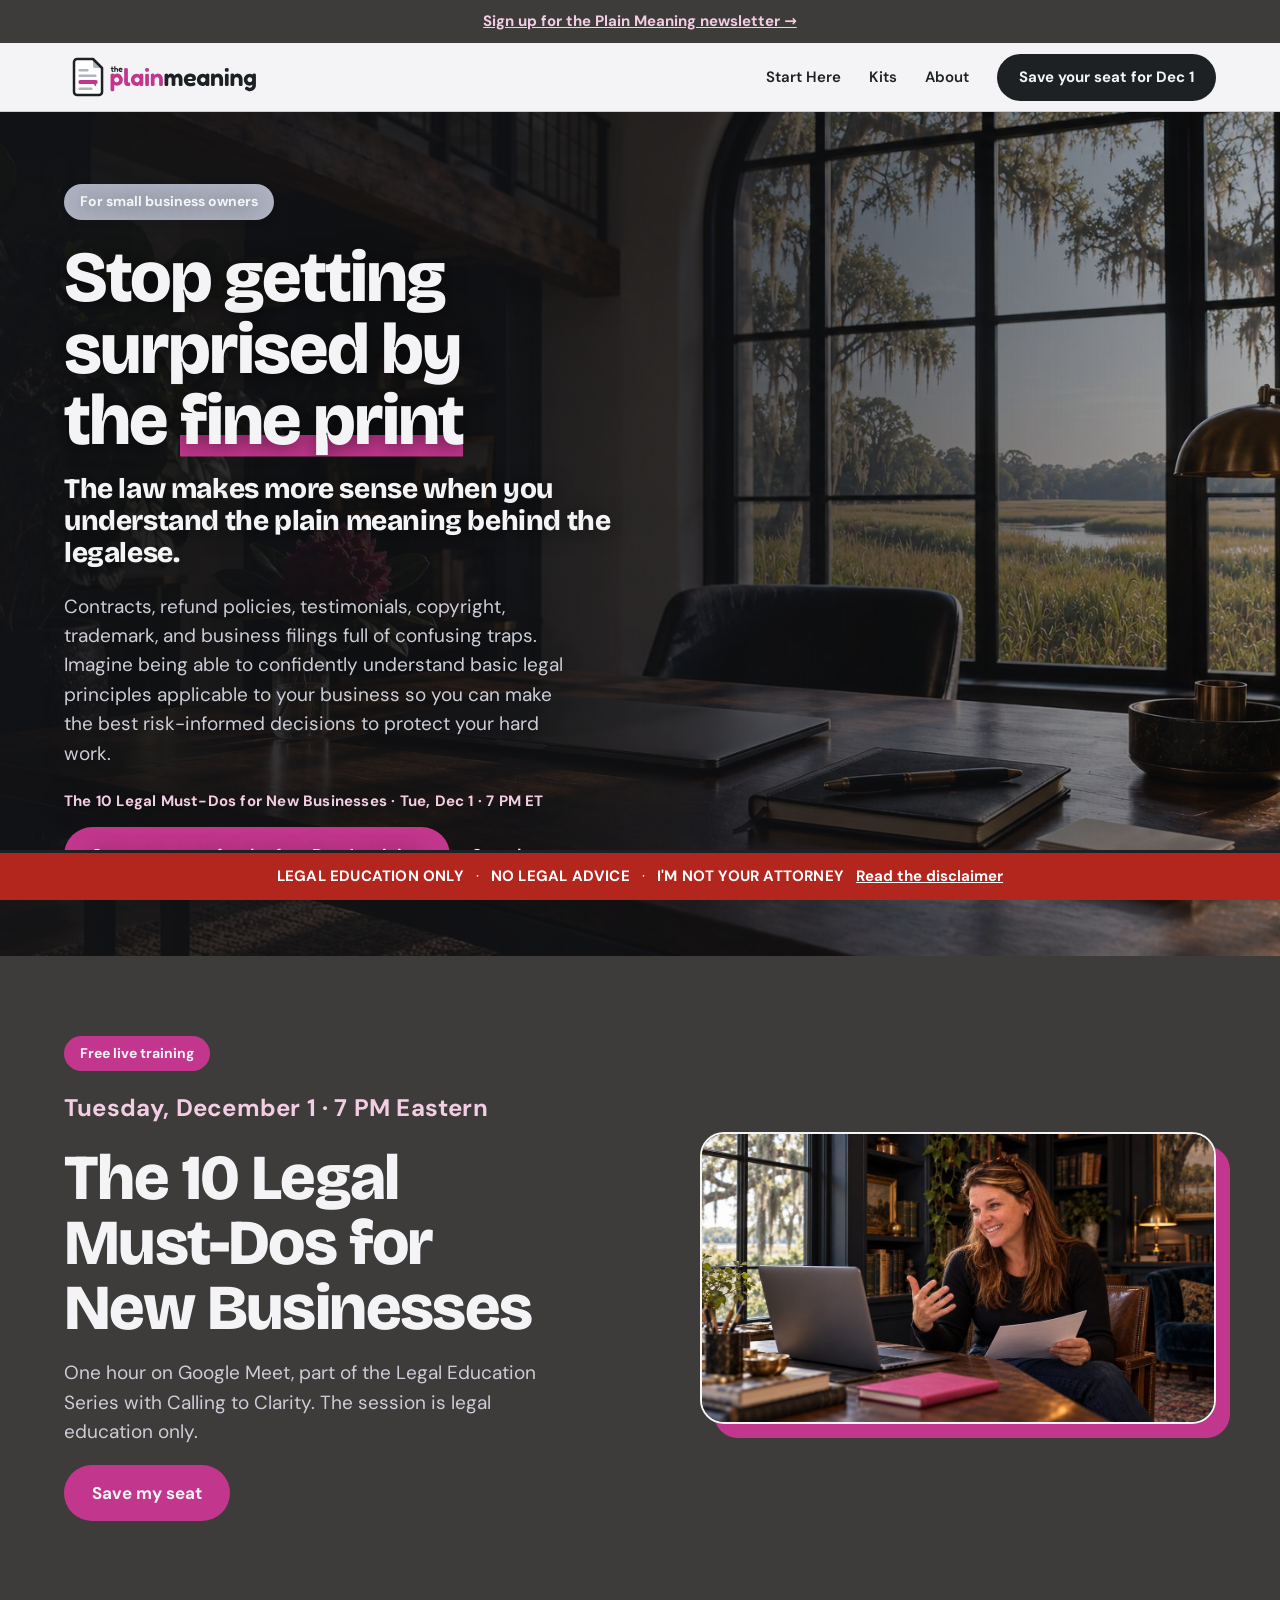
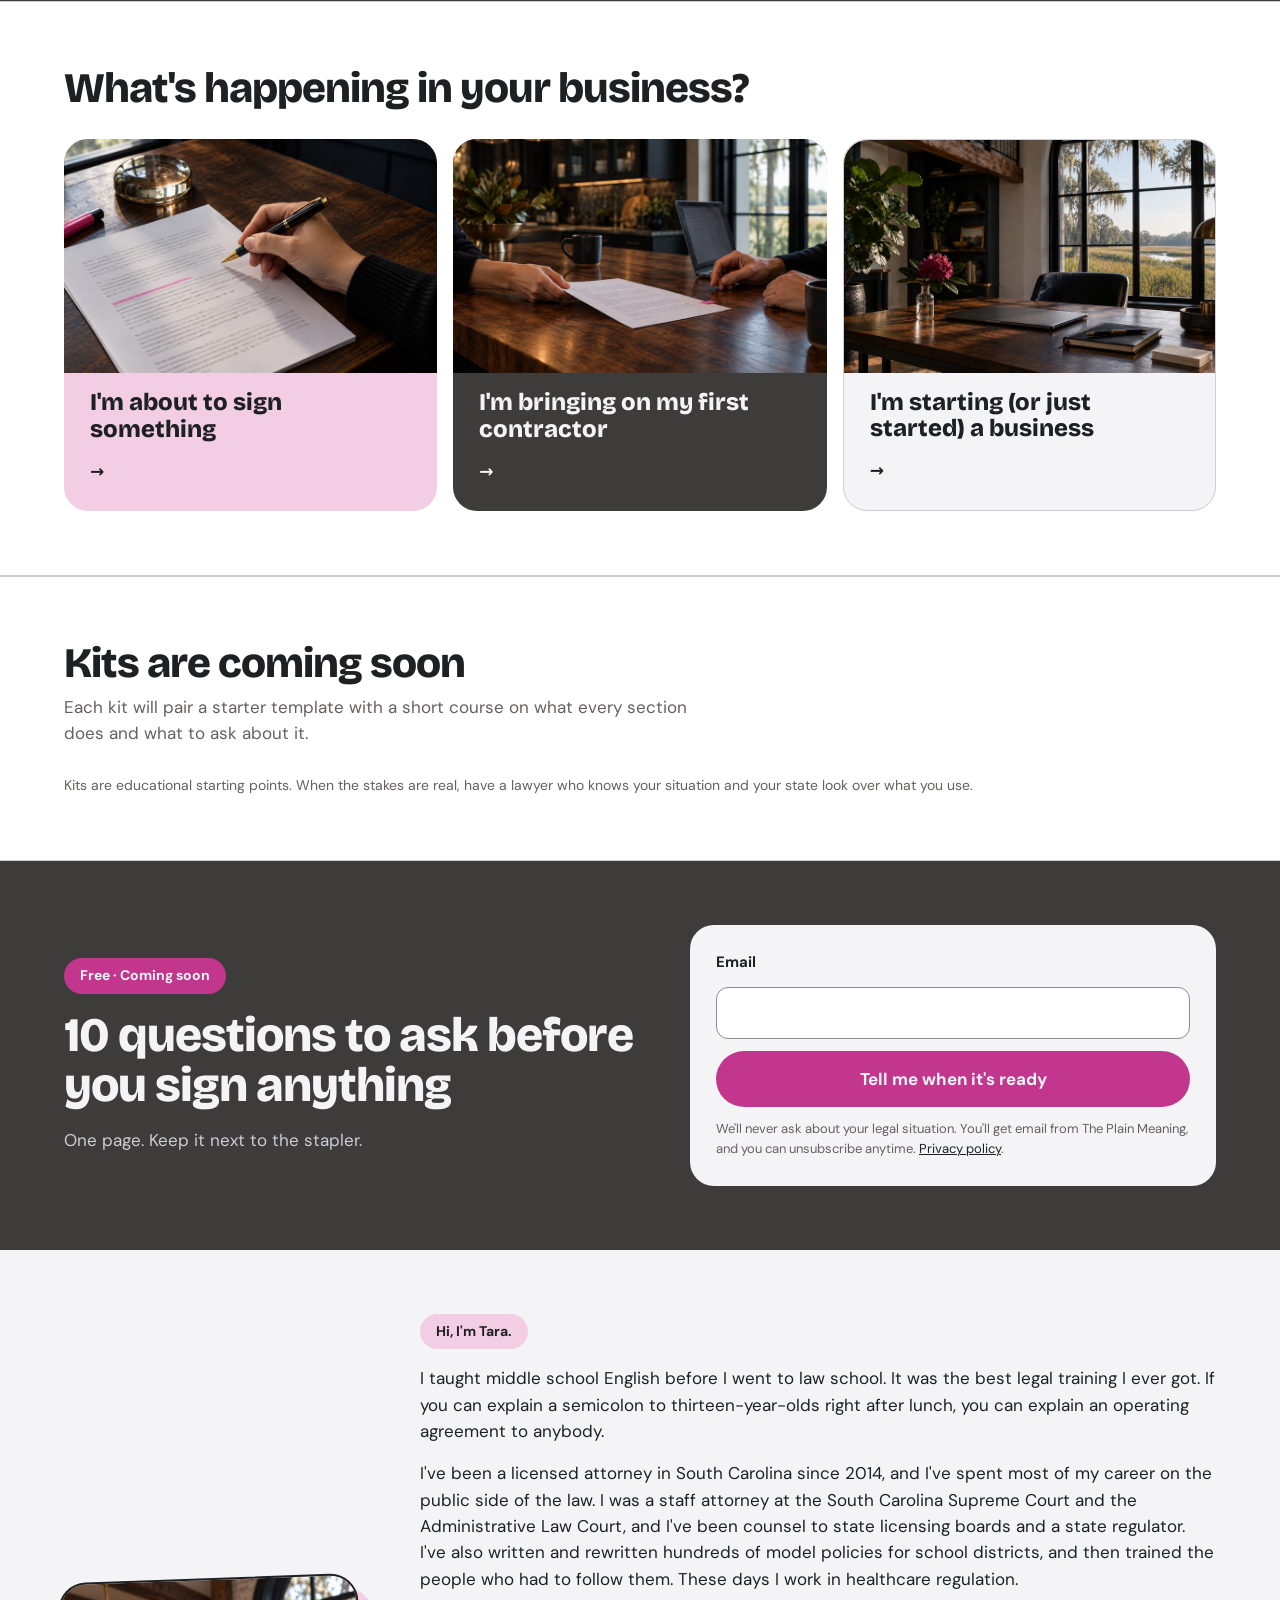
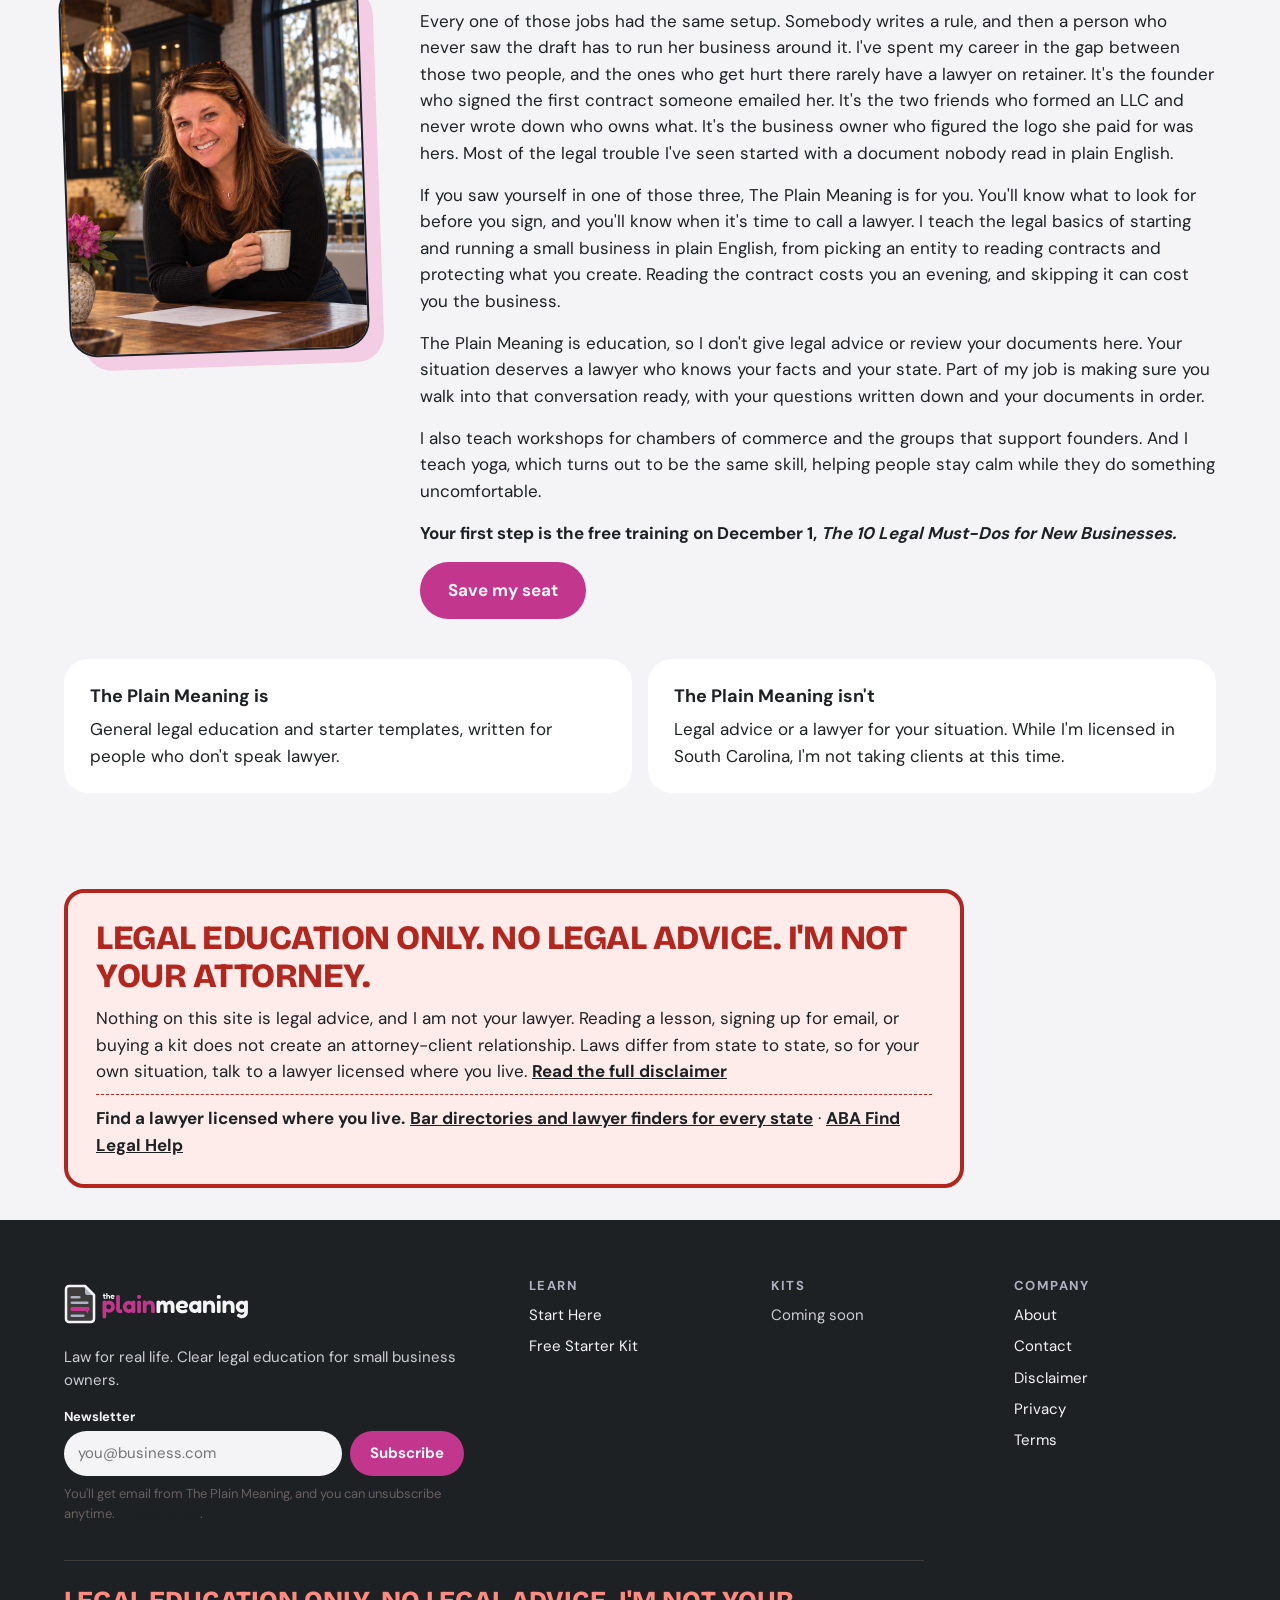
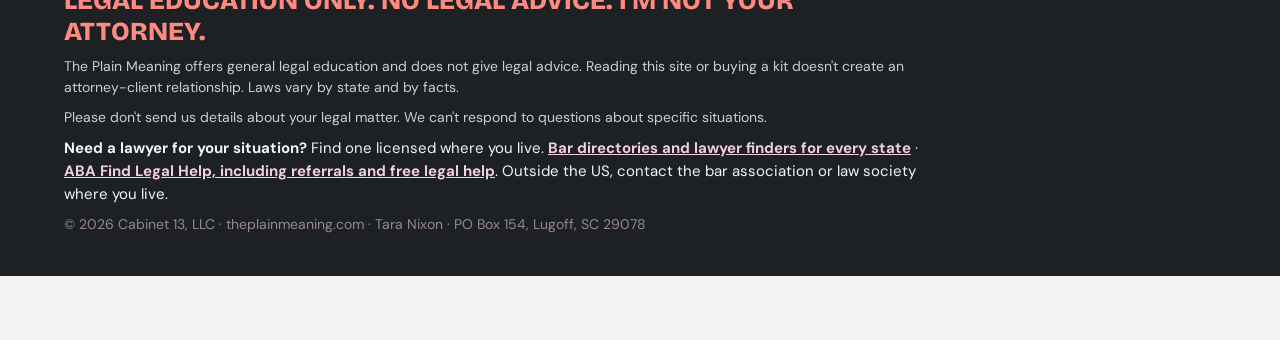
==== index.html @ 594b367d "Home page: Dec 1 training ad replaces the 1-2-3-4 demo block; Deep Dives intro trimmed Co-Authored-B" ====
<!doctype html>
<html lang="en">
<head>
<meta charset="utf-8">
<meta name="viewport" content="width=device-width, initial-scale=1">
<title>The Plain Meaning | Law for real life</title>
<meta name="description" content="Clear legal education for small business owners. Learn what contracts, refund policies, testimonials, copyright, and trademark really mean, and what to ask before you sign.">
<meta name="theme-color" content="#F4F4F7">
<link rel="icon" href="assets/img/favicon.svg" type="image/svg+xml">
<link rel="apple-touch-icon" href="assets/img/icon-avatar.png">
<link rel="stylesheet" href="assets/css/site.css">
</head>
<body>
<a class="skip" href="#main">Skip to content</a>
<div class="banner"><div class="wrap"><a href="#ft-email">Sign up for the Plain Meaning newsletter →</a></div></div>
<header class="site-header"><div class="wrap">
<a class="brand" href="index.html" aria-label="The Plain Meaning home"><img src="assets/img/logo-primary.svg" alt="The Plain Meaning" width="201" height="56"></a>
<nav class="nav" aria-label="Main">
<a href="start-here.html">Start Here</a>

<a href="index.html#kits">Kits</a>
<a href="index.html#about">About</a>
<a class="btn" href="https://callingtoclarity.com/webinars/legal-must-dos/">Save your seat for Dec 1</a>
</nav></div></header>
<main id="main">

<section class="hero-x">
<div class="hero-x__bg" aria-hidden="true"></div>
<div class="wrap hero-x__inner">
<div class="hero-x__copy">
<div class="pill rise d1">For small business owners</div>
<h1 class="h1 rise d2">Stop getting surprised by the <span class="swipe">fine print</span></h1>
<p class="hero-x__sub rise d3">The law makes more sense when you understand the plain meaning behind the legalese.</p>
<p class="lede rise d3">Contracts, refund policies, testimonials, copyright, trademark, and business filings full of confusing traps. Imagine being able to confidently understand basic legal principles applicable to your business so you can make the best risk-informed decisions to protect your hard work.</p>
<div class="hero-x__when rise d4">The 10 Legal Must-Dos for New Businesses · Tue, Dec 1 · 7 PM ET</div>
<div class="row row--center rise d4" style="gap:14px 22px"><a class="btn" href="https://callingtoclarity.com/webinars/legal-must-dos/">Save your seat for the free Dec 1 training</a><a href="start-here.html" style="font-weight:700">Start here</a></div>
</div>
</div>
</section>
<section class="webinar-ad" aria-label="Free live training"><div class="wrap">
<div class="webinar-ad__copy">
<div class="pill pill--pink" style="align-self:flex-start">Free live training</div>
<div class="webinar-ad__when">Tuesday, December 1 · 7 PM Eastern</div>
<h2>The 10 Legal Must-Dos for New Businesses</h2>
<p>One hour on Google Meet, part of the Legal Education Series with Calling to Clarity. The session is legal education only.</p>
<div><a class="btn" href="https://callingtoclarity.com/webinars/legal-must-dos/">Save my seat</a></div>
</div>
<div class="webinar-ad__photo"><img src="assets/img/pm-05-teaching.jpg" alt="A woman speaking to a laptop on a video call, a printed page in her hand, in a library with deep navy shelves" width="1200" height="675" loading="lazy"></div>
</div></section>

<section class="section section--white"><div class="wrap stack gap-28">
<div class="row row--between row--baseline" style="gap:12px"><h2 class="h2">What's happening in your business?</h2></div>
<div class="cards cards--sm">
<a class="tile tile--hl" href="start-here.html"><img class="tile__img" src="assets/img/pm-02-clause.jpg" alt="" width="800" height="600" loading="lazy"><span class="display">I'm about to sign something</span><span style="font-weight:700" aria-hidden="true">→</span></a>
<a class="tile tile--dark" href="start-here.html"><img class="tile__img" src="assets/img/pm-03-handoff.jpg" alt="" width="800" height="600" loading="lazy"><span class="display">I'm bringing on my first contractor</span><span style="font-weight:700" aria-hidden="true">→</span></a>
<a class="tile tile--paper" href="start-here.html"><img class="tile__img" src="assets/img/pm-04-desk.jpg" alt="" width="800" height="600" loading="lazy"><span class="display">I'm starting (or just started) a business</span><span style="font-weight:700" aria-hidden="true">→</span></a>
</div>
</div></section>


<section class="section section--white" id="kits"><div class="wrap stack gap-28">
<div class="stack gap-8"><h2 class="h2">Kits are coming soon</h2><p class="muted" style="max-width:640px">Each kit will pair a starter template with a short course on what every section does and what to ask about it.</p></div>
<div class="small muted">Kits are educational starting points. When the stakes are real, have a lawyer who knows your situation and your state look over what you use.</div>
</div></section>


<section class="band section--dark"><div class="wrap">
<div class="band__copy stack gap-16">
<div class="pill pill--pink">Free · Coming soon</div>
<h2 class="h2">10 questions to ask before you sign anything</h2>
<p style="color:var(--snow);max-width:520px">One page. Keep it next to the stapler.</p>
</div>
<form class="form form--card" action="https://app.kit.com/forms/10069059/subscriptions" method="post" aria-label="Starter Kit signup">
<label for="h-email">Email</label><input id="h-email" name="email_address" type="email" autocomplete="email" required>
<button class="btn" type="submit">Tell me when it's ready</button>
<div class="form__fine">We'll never ask about your legal situation. You'll get email from The Plain Meaning, and you can unsubscribe anytime. <a href="privacy.html">Privacy policy</a>.</div>
</form>
</div></section>

<section class="section" id="about"><div class="wrap stack" style="gap:40px">
<div class="about">
<div class="about__photo-wrap"><div class="about__photo"><img src="assets/img/pm-06-about.jpg" alt="Tara Nixon, founder of The Plain Meaning, leaning on a kitchen island with a coffee mug, a vase of pink rhododendron beside her" width="800" height="1000" loading="lazy"></div></div>
<div class="about__copy stack gap-16">
<div class="pill pill--hl">Hi, I'm Tara.</div>
<p>I taught middle school English before I went to law school. It was the best legal training I ever got. If you can explain a semicolon to thirteen-year-olds right after lunch, you can explain an operating agreement to anybody.</p>
<p>I've been a licensed attorney in South Carolina since 2014, and I've spent most of my career on the public side of the law. I was a staff attorney at the South Carolina Supreme Court and the Administrative Law Court, and I've been counsel to state licensing boards and a state regulator. I've also written and rewritten hundreds of model policies for school districts, and then trained the people who had to follow them. These days I work in healthcare regulation.</p>
<p>Every one of those jobs had the same setup. Somebody writes a rule, and then a person who never saw the draft has to run her business around it. I've spent my career in the gap between those two people, and the ones who get hurt there rarely have a lawyer on retainer. It's the founder who signed the first contract someone emailed her. It's the two friends who formed an LLC and never wrote down who owns what. It's the business owner who figured the logo she paid for was hers. Most of the legal trouble I've seen started with a document nobody read in plain English.</p>
<p>If you saw yourself in one of those three, The Plain Meaning is for you. You'll know what to look for before you sign, and you'll know when it's time to call a lawyer. I teach the legal basics of starting and running a small business in plain English, from picking an entity to reading contracts and protecting what you create. Reading the contract costs you an evening, and skipping it can cost you the business.</p>
<p>The Plain Meaning is education, so I don't give legal advice or review your documents here. Your situation deserves a lawyer who knows your facts and your state. Part of my job is making sure you walk into that conversation ready, with your questions written down and your documents in order.</p>
<p>I also teach workshops for chambers of commerce and the groups that support founders. And I teach yoga, which turns out to be the same skill, helping people stay calm while they do something uncomfortable.</p>
<p><strong>Your first step is the free training on December 1, <em>The 10 Legal Must-Dos for New Businesses.</em></strong></p>
<div><a class="btn" href="https://callingtoclarity.com/webinars/legal-must-dos/">Save my seat</a></div>
</div>
</div>
<div class="cards cards--lg" style="gap:16px">
<div class="panel panel--white stack gap-8" style="gap:6px"><div class="panel__title">The Plain Meaning is</div><div>General legal education and starter templates, written for people who don't speak lawyer.</div></div>
<div class="panel panel--white stack" style="gap:6px"><div class="panel__title">The Plain Meaning isn't</div><div>Legal advice or a lawyer for your situation. While I'm licensed in South Carolina, I'm not taking clients at this time.</div></div>
</div>
</div></section>

<section class="wrap pm-disclaimer-wrap"><div class="pm-disclaimer" role="note" aria-label="Legal disclaimer"><div class="pm-disclaimer__head">Legal education only. No legal advice. I'm not your attorney.</div><p>Nothing on this site is legal advice, and I am not your lawyer. Reading a lesson, signing up for email, or buying a kit does not create an attorney-client relationship. Laws differ from state to state, so for your own situation, talk to a lawyer licensed where you live. <a href="disclaimer.html">Read the full disclaimer</a></p><p class="pm-find"><strong>Find a lawyer licensed where you live.</strong> <a href="https://www.americanbar.org/groups/legal_services/flh-home/flh-bar-directories-and-lawyer-finders/" target="_blank" rel="noopener">Bar directories and lawyer finders for every state</a> · <a href="https://www.americanbar.org/groups/legal_services/flh-home/" target="_blank" rel="noopener">ABA Find Legal Help</a></p></div></section>
</main>
<footer class="site-footer"><div class="wrap">
<div class="footer__cols">
<div class="footer__brand">
<img src="assets/img/logo-reversed-transparent.svg" alt="The Plain Meaning" width="201" height="56">
<div>Law for real life. Clear legal education for small business owners.</div>
<form class="footer__form" action="https://app.kit.com/forms/10069059/subscriptions" method="post" aria-label="Newsletter signup">
<div class="field"><label for="ft-email">Newsletter</label><input id="ft-email" name="email_address" type="email" autocomplete="email" required placeholder="you@business.com"></div>
<button class="btn" type="submit">Subscribe</button>
<div class="form__fine">You'll get email from The Plain Meaning, and you can unsubscribe anytime. <a href="privacy.html">Privacy policy</a>.</div>
</form>
</div>
<nav class="footer__nav" aria-label="Learn"><h2>Learn</h2><a href="start-here.html">Start Here</a><a href="starter-kit.html">Free Starter Kit</a></nav>
<nav class="footer__nav" aria-label="Kits"><h2>Kits</h2><span>Coming soon</span></nav>
<nav class="footer__nav" aria-label="Company"><h2>Company</h2><a href="index.html#about">About</a><a href="contact.html">Contact</a><a href="disclaimer.html">Disclaimer</a><a href="privacy.html">Privacy</a><a href="terms.html">Terms</a></nav>
</div>
<div class="footer__legal">
<div class="footer__big">Legal education only. No legal advice. I'm not your attorney.</div>
<div>The Plain Meaning offers general legal education and does not give legal advice. Reading this site or buying a kit doesn't create an attorney-client relationship. Laws vary by state and by facts.</div>
<div>Please don't send us details about your legal matter. We can't respond to questions about specific situations.</div>
<div class="footer__find"><strong>Need a lawyer for your situation?</strong> Find one licensed where you live. <a href="https://www.americanbar.org/groups/legal_services/flh-home/flh-bar-directories-and-lawyer-finders/" target="_blank" rel="noopener">Bar directories and lawyer finders for every state</a> · <a href="https://www.americanbar.org/groups/legal_services/flh-home/" target="_blank" rel="noopener">ABA Find Legal Help, including referrals and free legal help</a>. Outside the US, contact the bar association or law society where you live.</div>
<div class="copy">© 2026 Cabinet 13, LLC · theplainmeaning.com · Tara Nixon · PO Box 154, Lugoff, SC 29078</div>
</div>
</div></footer>
<aside class="pm-sticky" role="note" aria-label="Legal disclaimer"><div class="wrap"><strong>Legal education only</strong><span class="pm-sticky__dot" aria-hidden="true">·</span><strong>No legal advice</strong><span class="pm-sticky__dot" aria-hidden="true">·</span><strong>I'm not your attorney</strong><a href="disclaimer.html">Read the disclaimer</a></div></aside>
</body>
</html>
---- assets/css/site.css ----
/* Self-hosted 2026-10-19 from Google Fonts (SIL Open Font License). No request to Google. */
/* latin-ext */
@font-face {
  font-family: 'Bricolage Grotesque';
  font-style: normal;
  font-weight: 700;
  font-stretch: 100%;
  font-display: swap;
  src: url(../fonts/bricolage-grotesque-700-latin-ext.woff2) format('woff2');
  unicode-range: U+0100-02BA, U+02BD-02C5, U+02C7-02CC, U+02CE-02D7, U+02DD-02FF, U+0304, U+0308, U+0329, U+1D00-1DBF, U+1E00-1E9F, U+1EF2-1EFF, U+2020, U+20A0-20AB, U+20AD-20C4, U+2113, U+2C60-2C7F, U+A720-A7FF;
}
/* latin */
@font-face {
  font-family: 'Bricolage Grotesque';
  font-style: normal;
  font-weight: 700;
  font-stretch: 100%;
  font-display: swap;
  src: url(../fonts/bricolage-grotesque-700-latin.woff2) format('woff2');
  unicode-range: U+0000-00FF, U+0131, U+0152-0153, U+02BB-02BC, U+02C6, U+02DA, U+02DC, U+0304, U+0308, U+0329, U+2000-206F, U+20AC, U+2122, U+2191, U+2193, U+2212, U+2215, U+FEFF, U+FFFD;
}
/* latin-ext */
@font-face {
  font-family: 'Bricolage Grotesque';
  font-style: normal;
  font-weight: 800;
  font-stretch: 100%;
  font-display: swap;
  src: url(../fonts/bricolage-grotesque-800-latin-ext.woff2) format('woff2');
  unicode-range: U+0100-02BA, U+02BD-02C5, U+02C7-02CC, U+02CE-02D7, U+02DD-02FF, U+0304, U+0308, U+0329, U+1D00-1DBF, U+1E00-1E9F, U+1EF2-1EFF, U+2020, U+20A0-20AB, U+20AD-20C4, U+2113, U+2C60-2C7F, U+A720-A7FF;
}
/* latin */
@font-face {
  font-family: 'Bricolage Grotesque';
  font-style: normal;
  font-weight: 800;
  font-stretch: 100%;
  font-display: swap;
  src: url(../fonts/bricolage-grotesque-800-latin.woff2) format('woff2');
  unicode-range: U+0000-00FF, U+0131, U+0152-0153, U+02BB-02BC, U+02C6, U+02DA, U+02DC, U+0304, U+0308, U+0329, U+2000-206F, U+20AC, U+2122, U+2191, U+2193, U+2212, U+2215, U+FEFF, U+FFFD;
}
/* latin-ext */
@font-face {
  font-family: 'DM Sans';
  font-style: normal;
  font-weight: 400;
  font-display: swap;
  src: url(../fonts/dm-sans-400-latin-ext.woff2) format('woff2');
  unicode-range: U+0100-02BA, U+02BD-02C5, U+02C7-02CC, U+02CE-02D7, U+02DD-02FF, U+0304, U+0308, U+0329, U+1D00-1DBF, U+1E00-1E9F, U+1EF2-1EFF, U+2020, U+20A0-20AB, U+20AD-20C4, U+2113, U+2C60-2C7F, U+A720-A7FF;
}
/* latin */
@font-face {
  font-family: 'DM Sans';
  font-style: normal;
  font-weight: 400;
  font-display: swap;
  src: url(../fonts/dm-sans-400-latin.woff2) format('woff2');
  unicode-range: U+0000-00FF, U+0131, U+0152-0153, U+02BB-02BC, U+02C6, U+02DA, U+02DC, U+0304, U+0308, U+0329, U+2000-206F, U+20AC, U+2122, U+2191, U+2193, U+2212, U+2215, U+FEFF, U+FFFD;
}
/* latin-ext */
@font-face {
  font-family: 'DM Sans';
  font-style: normal;
  font-weight: 500;
  font-display: swap;
  src: url(../fonts/dm-sans-500-latin-ext.woff2) format('woff2');
  unicode-range: U+0100-02BA, U+02BD-02C5, U+02C7-02CC, U+02CE-02D7, U+02DD-02FF, U+0304, U+0308, U+0329, U+1D00-1DBF, U+1E00-1E9F, U+1EF2-1EFF, U+2020, U+20A0-20AB, U+20AD-20C4, U+2113, U+2C60-2C7F, U+A720-A7FF;
}
/* latin */
@font-face {
  font-family: 'DM Sans';
  font-style: normal;
  font-weight: 500;
  font-display: swap;
  src: url(../fonts/dm-sans-500-latin.woff2) format('woff2');
  unicode-range: U+0000-00FF, U+0131, U+0152-0153, U+02BB-02BC, U+02C6, U+02DA, U+02DC, U+0304, U+0308, U+0329, U+2000-206F, U+20AC, U+2122, U+2191, U+2193, U+2212, U+2215, U+FEFF, U+FFFD;
}
/* latin-ext */
@font-face {
  font-family: 'DM Sans';
  font-style: normal;
  font-weight: 600;
  font-display: swap;
  src: url(../fonts/dm-sans-600-latin-ext.woff2) format('woff2');
  unicode-range: U+0100-02BA, U+02BD-02C5, U+02C7-02CC, U+02CE-02D7, U+02DD-02FF, U+0304, U+0308, U+0329, U+1D00-1DBF, U+1E00-1E9F, U+1EF2-1EFF, U+2020, U+20A0-20AB, U+20AD-20C4, U+2113, U+2C60-2C7F, U+A720-A7FF;
}
/* latin */
@font-face {
  font-family: 'DM Sans';
  font-style: normal;
  font-weight: 600;
  font-display: swap;
  src: url(../fonts/dm-sans-600-latin.woff2) format('woff2');
  unicode-range: U+0000-00FF, U+0131, U+0152-0153, U+02BB-02BC, U+02C6, U+02DA, U+02DC, U+0304, U+0308, U+0329, U+2000-206F, U+20AC, U+2122, U+2191, U+2193, U+2212, U+2215, U+FEFF, U+FFFD;
}
/* latin-ext */
@font-face {
  font-family: 'DM Sans';
  font-style: normal;
  font-weight: 700;
  font-display: swap;
  src: url(../fonts/dm-sans-700-latin-ext.woff2) format('woff2');
  unicode-range: U+0100-02BA, U+02BD-02C5, U+02C7-02CC, U+02CE-02D7, U+02DD-02FF, U+0304, U+0308, U+0329, U+1D00-1DBF, U+1E00-1E9F, U+1EF2-1EFF, U+2020, U+20A0-20AB, U+20AD-20C4, U+2113, U+2C60-2C7F, U+A720-A7FF;
}
/* latin */
@font-face {
  font-family: 'DM Sans';
  font-style: normal;
  font-weight: 700;
  font-display: swap;
  src: url(../fonts/dm-sans-700-latin.woff2) format('woff2');
  unicode-range: U+0000-00FF, U+0131, U+0152-0153, U+02BB-02BC, U+02C6, U+02DA, U+02DC, U+0304, U+0308, U+0329, U+2000-206F, U+20AC, U+2122, U+2191, U+2193, U+2212, U+2215, U+FEFF, U+FFFD;
}
/* Plain Meaning: site.css
   Palette: Option 5 "Garden Gray + rhododendron pink". Rule: one pink job per screen.
   Fonts (Google Fonts, linked in each page <head>): Bricolage Grotesque (display), DM Sans (body). */

:root{
  --rhodo:#C2378D;   /* accent */
  --ink:#1E2123;     /* Noble Black, text */
  --paper:#F4F4F7;   /* background */
  --iridium:#3E3C3B; /* dark panels */
  --chiv:#AEB2C1;    /* Chivalrous, labels */
  --hl:#F3CDE3;      /* Highlighter */
  --plum:#675F60;    /* Vintage Plum, small text */
  --cinema:#97878F;  /* Cinema Screen, stickers */
  --snow:#CCCDD6;    /* Dirty Snow, borders */
  --white:#FFFFFF;
  --todo-bg:#FFF3B0; --todo-line:#B45309;
  --display:'Bricolage Grotesque',system-ui,-apple-system,'Segoe UI',sans-serif;
  --body:'DM Sans',system-ui,-apple-system,'Segoe UI',sans-serif;
}
*,*::before,*::after{box-sizing:border-box}
html{-webkit-text-size-adjust:100%}
body{margin:0;background:var(--paper);color:var(--ink);font-family:var(--body);font-size:17px;line-height:1.55}
img,svg{max-width:100%;height:auto}
a{color:var(--ink)}
a:hover{color:var(--rhodo)}
:focus-visible{outline:3px solid var(--rhodo);outline-offset:3px;border-radius:4px}
h1,h2,h3,p,ul{margin:0}
.skip{position:absolute;left:-9999px;top:0;background:var(--ink);color:var(--paper);padding:12px 18px;z-index:100}
.skip:focus{left:8px;top:8px}

/* ---------- layout ---------- */
.wrap{max-width:1200px;margin:0 auto;padding:0 24px}
.section{padding:64px 0}
.section--white{background:var(--white);border-top:1px solid var(--snow);border-bottom:1px solid var(--snow)}
.section--dark{background:var(--iridium);color:var(--paper)}
.stack{display:flex;flex-direction:column}
.gap-8{gap:8px}.gap-12{gap:12px}.gap-16{gap:16px}.gap-22{gap:22px}.gap-28{gap:28px}
.row{display:flex;flex-wrap:wrap}
.row--center{align-items:center}
.row--between{justify-content:space-between}
.row--baseline{align-items:baseline}
.cards{display:grid;gap:20px;grid-template-columns:repeat(auto-fit,minmax(250px,1fr))}
.cards--sm{grid-template-columns:repeat(auto-fit,minmax(240px,1fr));gap:16px}
.cards--lg{grid-template-columns:repeat(auto-fit,minmax(300px,1fr))}

/* ---------- type ---------- */
.h1,.h2,.h3,.display{font-family:var(--display);font-weight:800}
.h1{font-size:clamp(40px,5.6vw,72px);line-height:1;letter-spacing:-2px}
.h1--page{font-size:clamp(44px,6vw,76px);letter-spacing:-2.5px}
.h1--contact{font-size:clamp(40px,5vw,64px);letter-spacing:-2px}
.h2{font-size:clamp(30px,3.4vw,42px);line-height:1.08;letter-spacing:-1px}
.lede{font-size:19px;max-width:520px}
.muted{color:var(--plum)}
.small{font-size:14px}
.eyebrow{font-size:13px;font-weight:700;letter-spacing:1.5px;text-transform:uppercase}
.mark-pink{background:var(--rhodo);color:var(--paper);padding:0 12px;border-radius:14px;display:inline-block;transform:rotate(-1.5deg)}
.mark-hl{background:var(--hl);padding:0 10px;border-radius:12px}
.inline-hl{background:var(--hl);padding:1px 6px;border-radius:6px}
.see-all{font-weight:700}

/* ---------- pills & buttons ---------- */
.pill{display:inline-block;align-self:flex-start;font-size:14px;font-weight:700;padding:7px 16px;border-radius:999px;background:var(--chiv)}
.pill--pink{background:var(--rhodo);color:var(--paper)}
.pill--hl{background:var(--hl)}
.pill--white{background:var(--white);color:var(--ink);font-size:13px;padding:5px 12px}
.pill--outline{background:var(--white);border:1px solid var(--snow);font-size:13px;padding:4px 12px}
.pill--sm{font-size:13px;padding:5px 12px}
.btn{display:inline-flex;align-items:center;justify-content:center;min-height:48px;font:inherit;font-weight:700;border:0;border-radius:999px;padding:15px 28px;cursor:pointer;text-decoration:none;background:var(--rhodo);color:var(--paper)}
.btn:hover{color:var(--paper);filter:brightness(1.08)}
.btn--dark{background:var(--ink);color:var(--paper)}
.btn--block{width:100%}

/* ---------- banner + header ---------- */
.banner{background:var(--iridium);color:var(--paper);font-size:15px}
.banner .wrap{padding-top:10px;padding-bottom:10px;display:flex;flex-wrap:wrap;justify-content:center;gap:4px 12px;text-align:center}
.banner a{color:var(--hl);font-weight:700}
.banner a:hover{color:var(--white)}
.site-header{border-bottom:1px solid var(--snow)}
.site-header .wrap{padding-top:6px;padding-bottom:6px;display:flex;flex-wrap:wrap;align-items:center;justify-content:space-between;gap:16px}
.brand{display:inline-flex;align-items:center}
.brand img{display:block;height:56px;width:auto}
.nav{display:flex;flex-wrap:wrap;align-items:center;gap:8px 28px;font-size:15px;font-weight:600}
.nav a{text-decoration:none}
.nav a[aria-current="page"]{text-decoration:underline;text-decoration-color:var(--rhodo);text-decoration-thickness:3px;text-underline-offset:6px}
.nav .btn{min-height:44px;padding:12px 22px;font-size:15px;background:var(--ink);color:var(--paper)}
.nav .btn:hover{background:var(--rhodo)}

/* ---------- hero (home) ---------- */
.hero{padding:64px 0 56px}
.hero .wrap{display:flex;flex-wrap:wrap;gap:56px;align-items:center}
.hero__copy{flex:1 1 480px;min-width:0}
.hero__demo{flex:1 1 420px;min-width:0;display:flex;flex-direction:column}
.demo-card{background:var(--white);border:2px solid var(--ink);border-radius:24px;padding:24px 28px;transform:rotate(-1.5deg)}
.demo-card--plain{background:var(--chiv);padding:22px 28px;margin:-12px 0 0 36px;transform:rotate(1.2deg)}
.demo-card--plain p{font-family:var(--display);font-size:22px;font-weight:700;line-height:1.25}
.demo-card p{font-size:19px}
.demo-tags{display:flex;flex-wrap:wrap;gap:8px;margin-top:14px;justify-content:flex-end}
.demo-tags span{font-size:14px;font-weight:700;padding:8px 14px;border-radius:999px;background:var(--white);border:1px solid var(--snow)}
.demo-tags span:last-child{background:var(--iridium);color:var(--paper);border-color:var(--iridium)}

/* ---------- tiles / cards ---------- */
.tile{text-decoration:none;border-radius:24px;padding:26px;min-height:150px;display:flex;flex-direction:column;justify-content:space-between;gap:16px;color:var(--ink);transition:transform .12s}
.tile:hover{color:inherit;transform:translateY(-3px)}
.tile .display{font-size:24px;line-height:1.1}
.tile--hl{background:var(--hl)}
.tile--chiv{background:var(--chiv)}
.tile--dark{background:var(--iridium);color:var(--paper)}
.tile--paper{background:var(--paper);border:1px solid var(--snow)}
.tile--dark:hover{color:var(--paper)}

.lesson-card{text-decoration:none;display:flex;flex-direction:column;gap:8px;padding-top:16px;border-top:3px solid var(--rhodo)}
.lesson-card:hover{color:inherit}
.lesson-card .display{font-size:22px;font-weight:700;line-height:1.2}
.lesson-card--2{border-top-color:var(--chiv)}
.lesson-card--3{border-top-color:var(--iridium)}
.lesson-card--4{border-top-color:var(--cinema)}
.kicker{font-size:13px;font-weight:700;color:var(--plum);text-transform:uppercase}

/* "Coming soon": a lesson/kit that doesn't exist yet. Not a link. */
.soon{display:inline;cursor:default}
.soon-tag{font-style:normal;font-size:11px;font-weight:700;letter-spacing:.8px;text-transform:uppercase;background:var(--snow);color:var(--iridium);padding:2px 8px;border-radius:999px;margin-left:8px;white-space:nowrap;vertical-align:middle}
.lesson-card.soon{cursor:default}

.kit-card{border:1px solid var(--snow);border-radius:24px;padding:26px;display:flex;flex-direction:column;gap:12px;background:var(--paper)}
.kit-card .display{font-size:24px}
.kit-card__foot{display:flex;justify-content:space-between;align-items:center;margin-top:auto;gap:12px}
.kit-card__price{font-weight:700;font-size:20px}

.panel{border-radius:24px;padding:24px 26px}
.panel--white{background:var(--white)}
.panel--hl{background:var(--hl)}
.panel--dark{background:var(--iridium);color:var(--paper)}
.panel--dark .muted-light{color:var(--snow)}
.panel--border{border:1px solid var(--snow)}
.panel__title{font-weight:700;font-size:18px}

/* free kit band */
.band{padding:64px 0}
.band .wrap{display:flex;flex-wrap:wrap;gap:40px;align-items:center}
.band__copy{flex:1 1 440px;min-width:0}
.band .h2{font-size:clamp(32px,3.8vw,48px);line-height:1.05}

/* ---------- forms ---------- */
.form{display:flex;flex-direction:column;gap:12px}
.form label{font-weight:700;font-size:15px}
.form input,.form select{font:inherit;padding:12px 16px;border:1px solid var(--cinema);border-radius:12px;background:var(--paper);color:var(--ink);min-height:48px}
.form--card{background:var(--paper);color:var(--ink);border-radius:24px;padding:26px;flex:1 1 380px;min-width:0}
.form--card input{background:var(--white)}
.form--white{background:var(--white);border:1px solid var(--snow);border-radius:28px;padding:32px;flex:1 1 440px;min-width:0}
.form__fine{font-size:13px;color:var(--plum)}
.form--inline{flex-direction:row;flex-wrap:wrap;gap:14px;align-items:flex-end;background:var(--white);border:1px solid var(--snow);border-radius:24px;padding:24px;max-width:560px}
.form--inline .field{flex:1 1 180px;display:flex;flex-direction:column;gap:6px}
.form--inline .field--wide{flex-basis:220px}
.form--inline .btn,.form--inline .form__fine{flex:1 1 100%}

/* ---------- about ---------- */
.about{display:flex;flex-wrap:wrap;gap:56px;align-items:center}
.about__photo-wrap{flex:1 1 300px;min-width:0;display:flex;justify-content:center}
.about__photo{width:320px;max-width:100%;aspect-ratio:4/5;background:var(--chiv);border:2px solid var(--ink);border-radius:28px;box-shadow:14px 14px 0 var(--hl);transform:rotate(-2deg);display:flex;align-items:center;justify-content:center;font-weight:700;color:var(--iridium);overflow:hidden}
.about__photo img{width:100%;height:100%;object-fit:cover;display:block}
.about__copy{flex:999 1 520px;min-width:0}
.about .h2{font-size:clamp(30px,3.6vw,44px);line-height:1.05}

/* ---------- start here ---------- */
.door{border-radius:28px;padding:32px;display:flex;flex-direction:column;gap:16px}
.door .display{font-size:30px;letter-spacing:-.5px;line-height:1.05}
.door__links{display:flex;flex-direction:column;gap:8px}
.door__links a,.door__links .soon{font-weight:600}
.door__foot{margin-top:auto;padding-top:14px;font-size:15px;border-top:1px solid currentColor}
.door--hl{background:var(--hl)}.door--hl .door__foot{border-color:var(--rhodo)}
.door--chiv{background:var(--chiv)}.door--chiv .door__foot{border-color:var(--ink)}
.door--dark{background:var(--iridium);color:var(--paper)}.door--dark a{color:var(--paper)}.door--dark a:hover{color:var(--hl)}.door--dark .door__foot{border-color:var(--cinema)}
.door--white{background:var(--white)}.door--white .door__foot{border-color:var(--snow)}
.door--dark .soon-tag{background:var(--cinema);color:var(--white)}
.cta-strip{border:1px solid var(--snow);border-radius:24px;padding:26px 30px;display:flex;flex-wrap:wrap;justify-content:space-between;align-items:center;gap:12px}
.cta-strip .display{font-size:24px;font-weight:700}

/* ---------- starter kit ---------- */
.kit-hero{padding:64px 0}
.kit-hero .wrap{display:flex;flex-wrap:wrap;gap:56px;align-items:center}
.kit-hero__copy{flex:1 1 480px;min-width:0}
.kit-hero__cover{flex:1 1 380px;min-width:0;display:flex;justify-content:center}
.cover{width:360px;max-width:100%;background:var(--white);border:2px solid var(--ink);border-radius:20px;box-shadow:14px 14px 0 var(--chiv);transform:rotate(2deg);overflow:hidden}
.cover__top{background:var(--chiv);padding:26px 26px 22px;display:flex;flex-direction:column;gap:12px}
.cover__top img{height:44px;width:auto;align-self:flex-start;margin:-6px 0 -6px -10px}
.cover__top .display{font-size:30px;line-height:1;letter-spacing:-1px}
.cover__list{padding:20px 26px 26px;display:flex;flex-direction:column;gap:10px;font-size:14px}
.cover__q{display:flex;gap:10px;align-items:center}
.cover__n{flex:0 0 26px;height:26px;border-radius:50%;background:var(--rhodo);color:var(--paper);font-weight:800;font-size:13px;display:flex;align-items:center;justify-content:center}
.cover__bar{height:10px;border-radius:5px;background:var(--snow)}
.faq{max-width:860px;margin:0 auto;padding:72px 24px;display:flex;flex-direction:column;gap:22px}
.faq__item{border-top:1px solid var(--snow);padding-top:18px;display:flex;flex-direction:column;gap:6px}
.faq__q{font-weight:700;font-size:19px}

/* ---------- lesson ---------- */
.lesson-layout{max-width:1200px;margin:0 auto;padding:48px 24px 80px;display:flex;flex-wrap:wrap;gap:56px;align-items:flex-start}
.lesson{flex:999 1 560px;min-width:0;max-width:760px;display:flex;flex-direction:column;gap:28px}
.lesson .h1{font-size:clamp(38px,5vw,60px);line-height:1.02;letter-spacing:-1.8px}
.lesson h2{font-family:var(--display);font-size:28px;font-weight:800;letter-spacing:-.5px}
.lesson section{display:flex;flex-direction:column;gap:12px}
.lesson__dek{font-size:21px;color:var(--iridium)}
.crumb{font-size:14px;color:var(--plum)}
.crumb a{color:var(--plum)}
.quote{margin:0;background:var(--white);border:2px solid var(--ink);border-radius:20px;padding:24px 28px;font-size:19px}
.callout{border-radius:20px;padding:24px 28px}
.callout--chiv{background:var(--chiv);font-family:var(--display);font-size:24px;font-weight:700;line-height:1.3}
.callout--dark{background:var(--iridium);color:var(--paper);padding:28px;display:flex;flex-direction:column;gap:8px}
.callout--dark .display{font-size:26px;font-weight:700;line-height:1.25}
.callout--white{background:var(--white);display:flex;flex-direction:column;gap:10px}
.callout ul{padding-left:22px;display:flex;flex-direction:column;gap:6px}
.lesson__lawyer{border-top:2px solid var(--rhodo);padding-top:20px;display:flex;flex-direction:column;gap:8px}
.lesson__lawyer strong{font-size:19px}
.lesson__disclaimer{font-size:14px;color:var(--plum);background:var(--white);border-radius:16px;padding:16px 20px}
.side{flex:1 1 300px;min-width:0;display:flex;flex-direction:column;gap:20px}
.side .panel{padding:26px;display:flex;flex-direction:column;gap:12px}
.side .display{font-size:24px;line-height:1.15}
.side .panel--hl .display{font-size:22px}

/* ---------- contact ---------- */
.contact{padding:64px 0 88px}
.contact .wrap{display:flex;flex-wrap:wrap;gap:48px;align-items:flex-start}
.contact__aside{flex:1 1 380px;min-width:0;display:flex;flex-direction:column;gap:18px}

/* ---------- legal pages ---------- */
.legal{max-width:760px;margin:0 auto;padding:64px 24px 88px;display:flex;flex-direction:column;gap:20px}
.legal h1{font-family:var(--display);font-weight:800;font-size:clamp(38px,5vw,56px);line-height:1.02;letter-spacing:-1.8px}
.legal h2{font-family:var(--display);font-size:24px;font-weight:800}

/* ---------- footer ---------- */
.site-footer{background:var(--ink);color:var(--snow)}
.site-footer .wrap{padding-top:56px;padding-bottom:40px;display:flex;flex-direction:column;gap:36px}
.footer__cols{display:flex;flex-wrap:wrap;gap:40px}
.footer__brand{flex:2 1 300px;display:flex;flex-direction:column;gap:14px;font-size:15px}
.footer__brand img{height:56px;width:auto;align-self:flex-start;margin-left:-8px}
.footer__form{display:flex;flex-wrap:wrap;gap:8px;align-items:flex-end;max-width:400px}
.footer__form .field{flex:1 1 200px;display:flex;flex-direction:column;gap:4px}
.footer__form label{font-size:13px;font-weight:700;color:var(--paper)}
.footer__form input{font:inherit;font-size:15px;padding:11px 14px;border:0;border-radius:999px;background:var(--paper);color:var(--ink);min-height:44px}
.footer__form .btn{font-size:15px;padding:11px 20px;min-height:44px}
.footer__nav{flex:1 1 140px;display:flex;flex-direction:column;gap:8px;font-size:15px}
.footer__nav h2{font-family:var(--body);font-weight:700;color:var(--chiv);font-size:13px;letter-spacing:1.5px;text-transform:uppercase}
.footer__nav a{color:var(--paper);text-decoration:none}
.footer__nav a:hover{color:var(--hl);text-decoration:underline}
.footer__legal{border-top:1px solid var(--iridium);padding-top:24px;font-size:14px;display:flex;flex-direction:column;gap:8px;max-width:860px}
.footer__legal .copy{color:var(--cinema)}
.footer__big{font-family:var(--display);font-weight:800;font-size:clamp(20px,2.4vw,26px);line-height:1.2;color:var(--white)}

/* ---------- disclaimers (Tara, 2026-10-12: big, bold, all over the place) ---------- */
.pm-disclaimer{background:var(--white);border:4px solid var(--ink);border-radius:20px;padding:26px 28px;display:flex;flex-direction:column;gap:10px;max-width:900px}
.pm-disclaimer__head{font-family:var(--display);font-weight:800;font-size:clamp(24px,3vw,34px);line-height:1.12;letter-spacing:-.5px}
.pm-disclaimer p{font-size:17px}
.pm-disclaimer a{font-weight:700}
.pm-disclaimer-wrap{padding-top:32px;padding-bottom:32px}
body{padding-bottom:64px}
.pm-sticky{position:fixed;left:0;right:0;bottom:0;z-index:50;background:var(--ink);color:var(--white);font-size:15px;border-top:3px solid var(--rhodo)}
.pm-sticky .wrap{display:flex;flex-wrap:wrap;align-items:center;justify-content:center;gap:2px 12px;padding-top:12px;padding-bottom:12px;text-align:center}
.pm-sticky strong{font-weight:800;letter-spacing:.2px;text-transform:uppercase}
.pm-sticky a{color:var(--hl);font-weight:700}
.pm-sticky a:hover{color:var(--white)}
@media (max-width:640px){
  body{padding-bottom:92px}
  .pm-sticky{font-size:13px}
  .pm-sticky__dot{display:none}
  .pm-sticky .wrap{gap:0 10px;padding-top:8px;padding-bottom:8px}
  .pm-disclaimer{padding:20px}
}
@media print{.pm-sticky{position:static}}

/* ---------- "needs Tara" markers (pre-launch only) ----------
   Anything with a data-todo attribute is unfinished. Search the HTML for data-todo
   to find all of them, then delete the attribute (and any .todo-note) once resolved. */
[data-todo]{outline:2px dashed var(--todo-line);outline-offset:3px}
.todo-note{background:var(--todo-bg);color:var(--ink);border:2px dashed var(--todo-line);border-radius:12px;padding:12px 16px;font-size:14px;line-height:1.45}
.todo-note strong{color:#7C2D12}

@media (max-width:640px){
  .section,.band,.kit-hero,.hero{padding-top:44px;padding-bottom:44px}
  .demo-card--plain{margin-left:12px}
  .door{padding:24px}
}
@media (prefers-reduced-motion:reduce){.tile{transition:none}.tile:hover{transform:none}}

/* ---------- disclaimers, loud on purpose (Tara, 2026-10-19) ---------- */
:root{--warn:#B3261E;--warn-bg:#FDECEA}
.pm-warn{margin:28px auto;max-width:900px;background:var(--warn-bg);border:3px solid var(--warn);border-radius:14px;padding:16px 22px;color:var(--warn);font-family:var(--display);font-weight:800;font-size:clamp(17px,2.1vw,23px);line-height:1.22;letter-spacing:.3px;text-transform:uppercase;text-align:center}
.pm-disclaimer{border-color:var(--warn);background:var(--warn-bg)}
.pm-disclaimer__head{color:var(--warn);text-transform:uppercase}
.pm-sticky{background:var(--warn);border-top-color:var(--ink)}
.pm-sticky a{color:var(--white);text-decoration:underline}
.pm-sticky a:hover{color:var(--hl)}
.footer__big{color:#FF8A80;text-transform:uppercase}
.legal .pm-warn{margin:8px 0}
.pm-find{font-size:16px;border-top:1px dashed var(--warn);padding-top:10px}
.pm-find a{font-weight:700}
.footer__find{font-size:15px;color:var(--paper)}
.footer__find a{color:var(--hl);font-weight:700}
.legal table{width:100%;border-collapse:collapse;font-size:15px}
.legal th,.legal td{text-align:left;vertical-align:top;padding:10px 12px;border-bottom:1px solid var(--snow)}
.legal th{font-weight:700;background:var(--white)}
@media (max-width:600px){.legal table{font-size:14px}.legal th,.legal td{padding:8px 6px}}

.door__img{display:block;width:calc(100% + 64px);max-width:none;margin:-32px -32px 0;aspect-ratio:4/3;object-fit:cover;border-radius:28px 28px 0 0}
@media (max-width:640px){.door__img{width:calc(100% + 48px);margin:-24px -24px 0}}

/* Home hero: the desk window behind, the framed photo in front */
.hero-x{position:relative;overflow:hidden;color:var(--paper);background:#15171a}
.hero-x__bg{position:absolute;inset:-3%;background:url(../img/pm-04-hero.jpg) 60% center/cover;filter:grayscale(1) brightness(.8);animation:hx-color 3s ease-out .3s forwards,hx-drift 28s ease-in-out infinite alternate}
.hero-x::after{content:"";position:absolute;inset:0;background:linear-gradient(90deg,rgba(18,19,22,.93) 0%,rgba(18,19,22,.8) 45%,rgba(18,19,22,.35) 100%)}
.hero-x__inner{position:relative;z-index:1;display:flex;flex-wrap:wrap;gap:40px 56px;align-items:center;padding-top:72px;padding-bottom:72px}
.hero-x__copy{flex:1 1 460px;min-width:0;display:flex;flex-direction:column;gap:22px;text-shadow:0 2px 20px rgba(0,0,0,.6)}
.hero-x .h1{color:var(--paper)}
.hero-x .lede{color:var(--snow)}
.hero-x a:not(.btn){color:var(--paper)}
.hero-x__photo{flex:1 1 340px;display:flex;justify-content:center}
.hero-x__frame{width:380px;max-width:100%;aspect-ratio:4/5;border:2px solid var(--paper);border-radius:28px;overflow:hidden;background:var(--chiv);transform:rotate(-6deg);animation:hx-settle 1.6s cubic-bezier(.2,.8,.2,1) .4s forwards,hx-bob 9s ease-in-out 2.2s infinite}
.hero-x__frame img{width:100%;height:100%;object-fit:cover;display:block;filter:grayscale(1) brightness(.9);animation:hx-color 2.6s ease-out .6s forwards}
.hero-x .rise{opacity:0;transform:translateY(14px);animation:hx-rise .8s ease-out forwards}
.hero-x .d1{animation-delay:.2s}.hero-x .d2{animation-delay:.5s}.hero-x .d3{animation-delay:.9s}.hero-x .d4{animation-delay:1.3s}
.hero-x .swipe{background:linear-gradient(var(--rhodo),var(--rhodo)) no-repeat 0 90%/0 .3em;animation:hx-swipe 1s ease-out 1.7s forwards}
@keyframes hx-rise{to{opacity:1;transform:none}}
@keyframes hx-swipe{to{background-size:100% .3em}}
@keyframes hx-color{to{filter:grayscale(0) brightness(1)}}
@keyframes hx-drift{from{transform:scale(1.02) translate(0,0)}to{transform:scale(1.09) translate(-1.5%,-1%)}}
@keyframes hx-settle{to{transform:rotate(-2deg);box-shadow:14px 14px 0 var(--hl)}}
@keyframes hx-bob{0%,100%{transform:rotate(-2deg) translateY(0)}50%{transform:rotate(-1.4deg) translateY(-7px)}}
@media (max-width:640px){.hero-x__inner{padding-top:44px;padding-bottom:44px}.hero-x__frame{width:300px}}
@media (prefers-reduced-motion:reduce){
  .hero-x *,.hero-x__bg{animation:none!important}
  .hero-x .rise{opacity:1;transform:none}
  .hero-x .swipe{background-size:100% .3em}
  .hero-x__bg,.hero-x__frame img{filter:none}
  .hero-x__frame{transform:rotate(-2deg);box-shadow:14px 14px 0 var(--hl)}
}

/* About photo: swings in and turns to color as it scrolls into view (browsers without scroll-driven animation just show the finished frame) */
@keyframes ab-settle{from{transform:rotate(-7deg);box-shadow:0 0 0 var(--hl)}to{transform:rotate(-2deg);box-shadow:14px 14px 0 var(--hl)}}
@keyframes ab-color{from{filter:grayscale(1) brightness(.9)}to{filter:none}}
@supports (animation-timeline: view()){
  .about__photo{animation:ab-settle linear both;animation-timeline:view();animation-range:entry 0% entry 75%}
  .about__photo img{animation:ab-color linear both;animation-timeline:view();animation-range:entry 10% entry 100%}
}
@media (prefers-reduced-motion:reduce){.about__photo,.about__photo img{animation:none!important}}

.hero-x__copy{max-width:640px}

.tile__img{display:block;width:calc(100% + 52px);max-width:none;margin:-26px -26px 0;aspect-ratio:16/10;object-fit:cover;border-radius:24px 24px 0 0}

.hero-x__when{font-weight:700;font-size:15px;letter-spacing:.2px;color:var(--hl);margin-bottom:-8px}

.hero-x__sub{font-family:var(--display);font-weight:800;font-size:clamp(20px,2.6vw,28px);line-height:1.15;letter-spacing:-.4px;color:var(--paper);margin:-6px 0 0}

.hero-x .h1{text-wrap:balance}

/* Big Dec 1 training ad on the home page */
.webinar-ad{background:var(--iridium);color:var(--paper);padding:80px 0}
.webinar-ad .wrap{display:flex;flex-wrap:wrap;gap:44px 60px;align-items:center}
.webinar-ad__copy{flex:1 1 440px;min-width:0;display:flex;flex-direction:column;gap:18px}
.webinar-ad__when{font-weight:800;font-size:clamp(18px,2.2vw,24px);color:var(--hl);letter-spacing:.2px}
.webinar-ad h2{font-family:var(--display);font-weight:800;font-size:clamp(38px,5.2vw,64px);line-height:1.02;letter-spacing:-1.6px;text-wrap:balance}
.webinar-ad p{color:var(--snow);font-size:19px;max-width:520px}
.webinar-ad__photo{flex:1 1 380px;min-width:0}
.webinar-ad__photo img{display:block;width:100%;height:auto;border-radius:24px;border:2px solid var(--paper);box-shadow:14px 14px 0 var(--rhodo)}
@media (max-width:640px){.webinar-ad{padding:52px 0}}
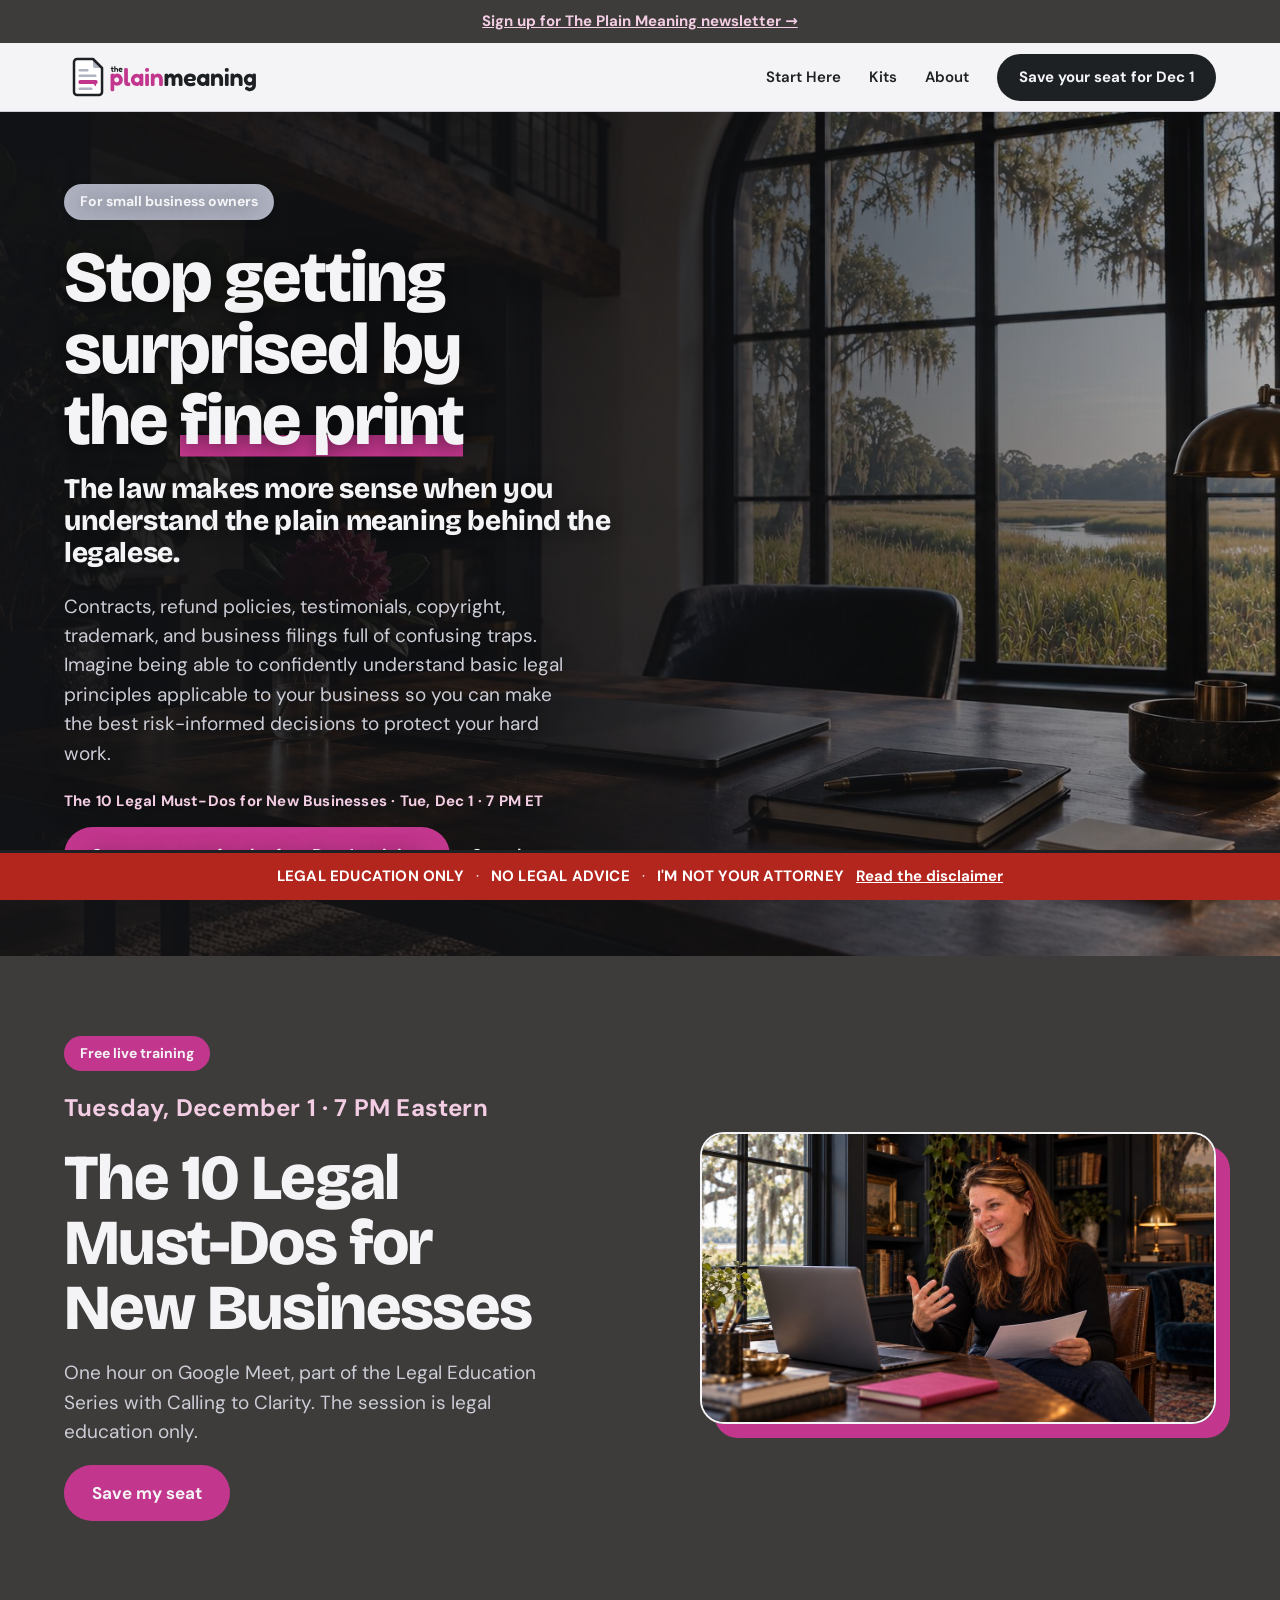
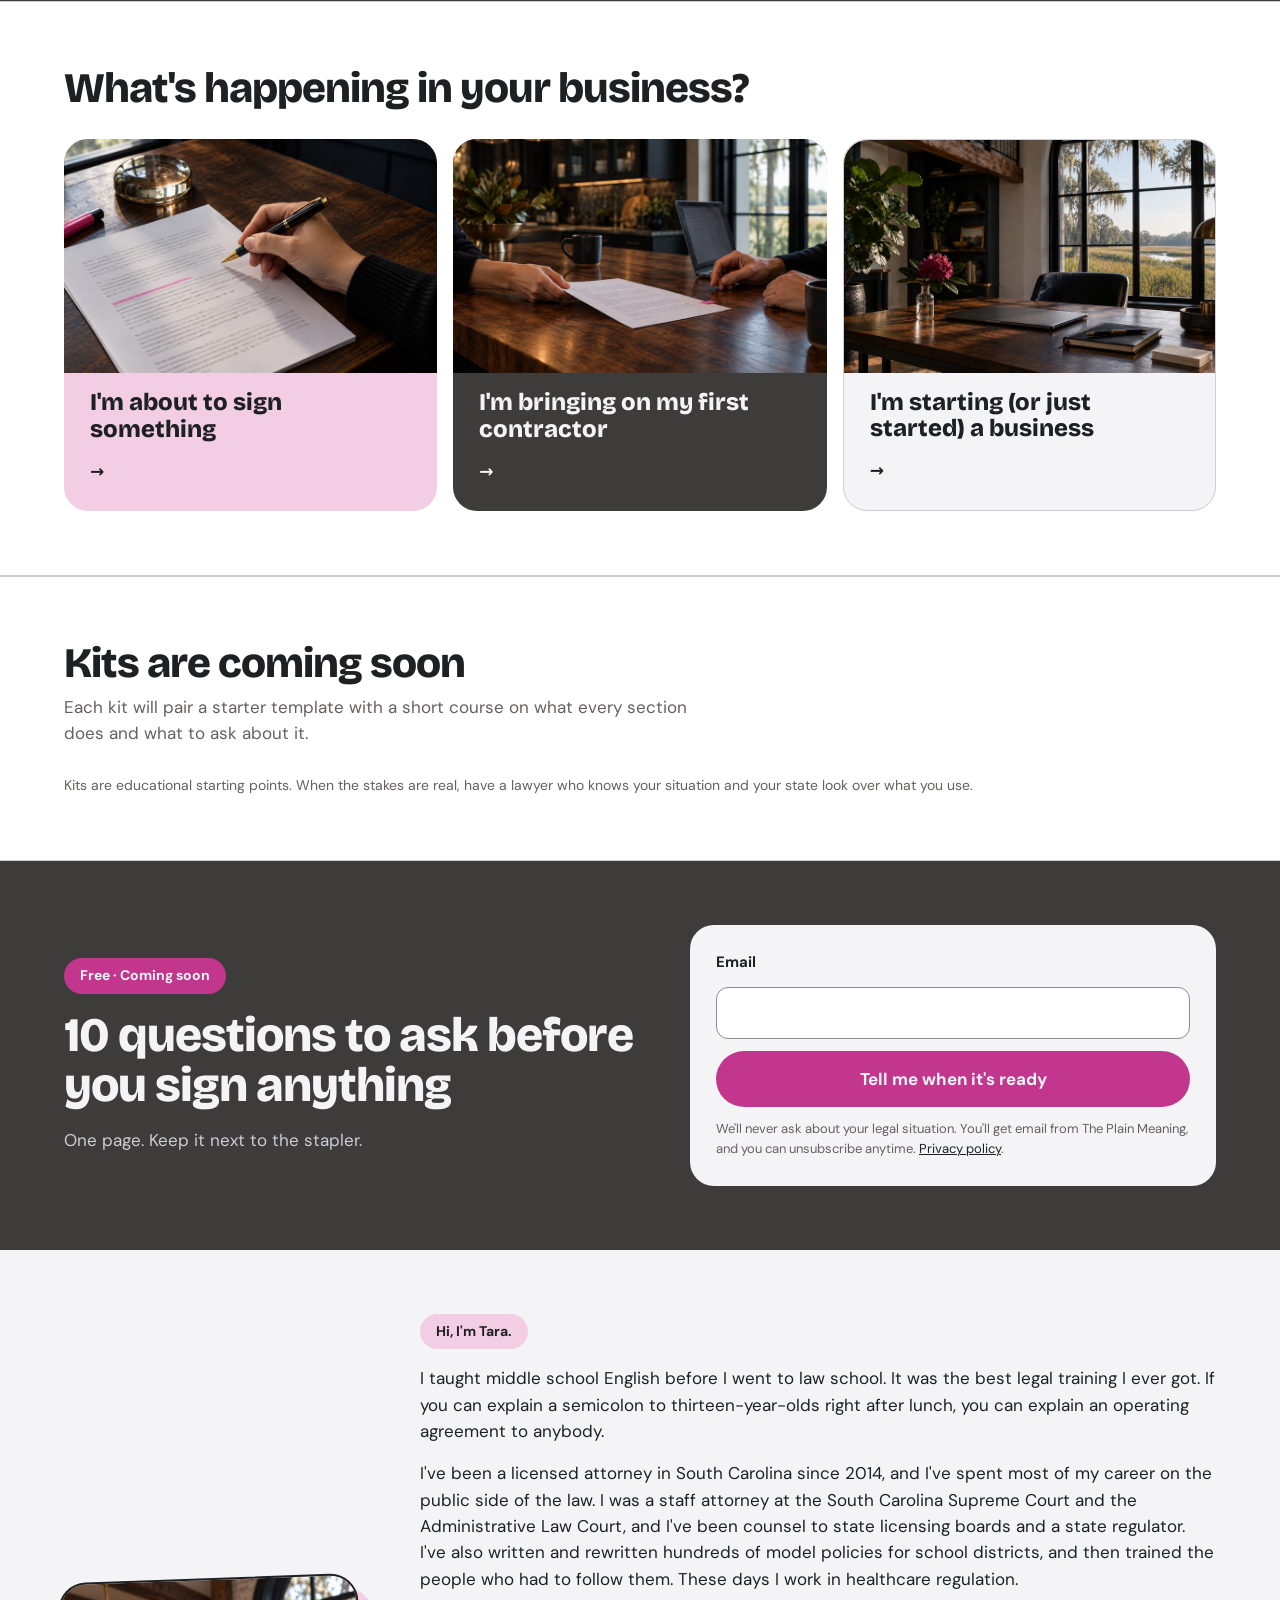
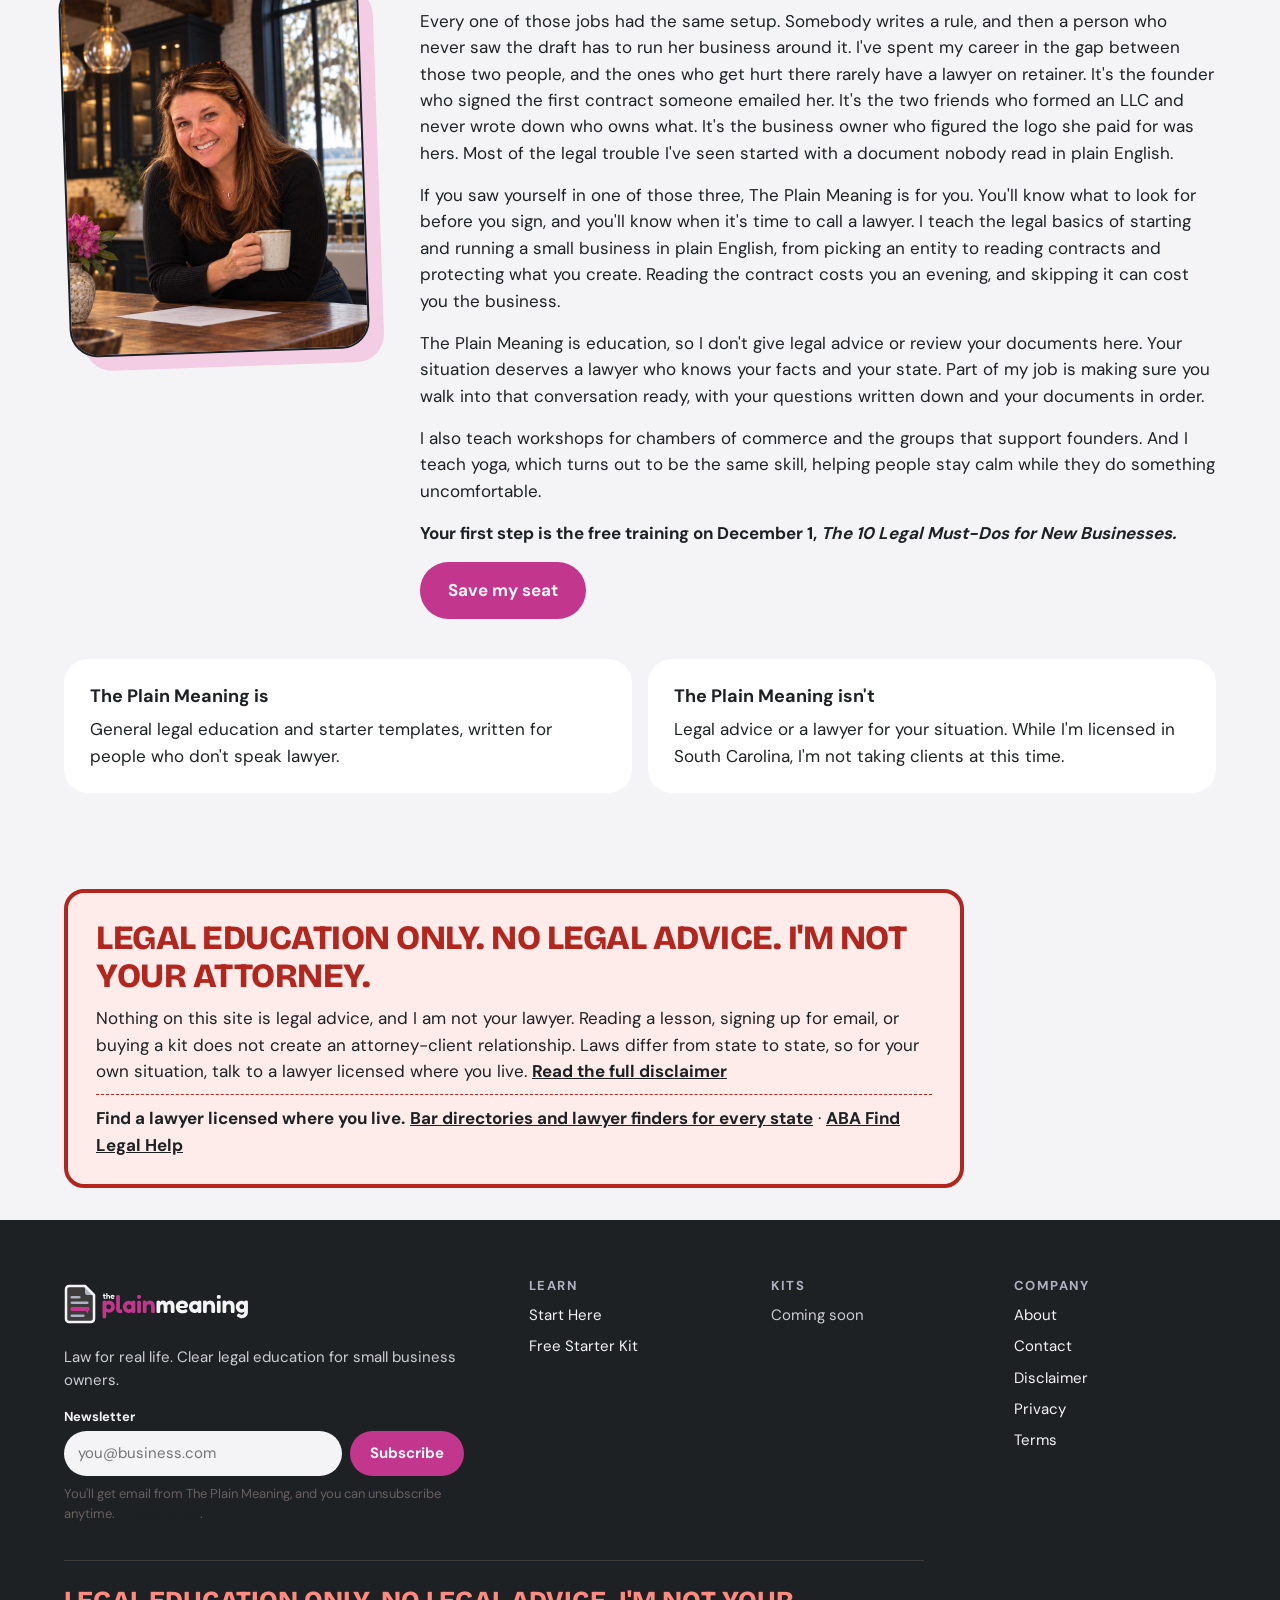
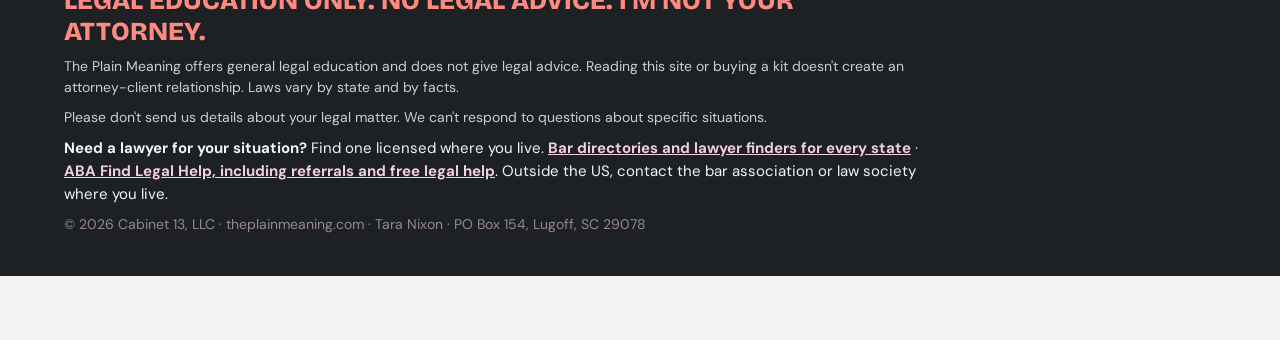
==== commit fb9f111e: "Top bar: 'The Plain Meaning' with the capital The, on every page Tara's fix after Ally flagged it. B" ====
--- a/index.html
+++ b/index.html
@@ -12,7 +12,7 @@
 </head>
 <body>
 <a class="skip" href="#main">Skip to content</a>
-<div class="banner"><div class="wrap"><a href="#ft-email">Sign up for the Plain Meaning newsletter →</a></div></div>
+<div class="banner"><div class="wrap"><a href="#ft-email">Sign up for The Plain Meaning newsletter →</a></div></div>
 <header class="site-header"><div class="wrap">
 <a class="brand" href="index.html" aria-label="The Plain Meaning home"><img src="assets/img/logo-primary.svg" alt="The Plain Meaning" width="201" height="56"></a>
 <nav class="nav" aria-label="Main">
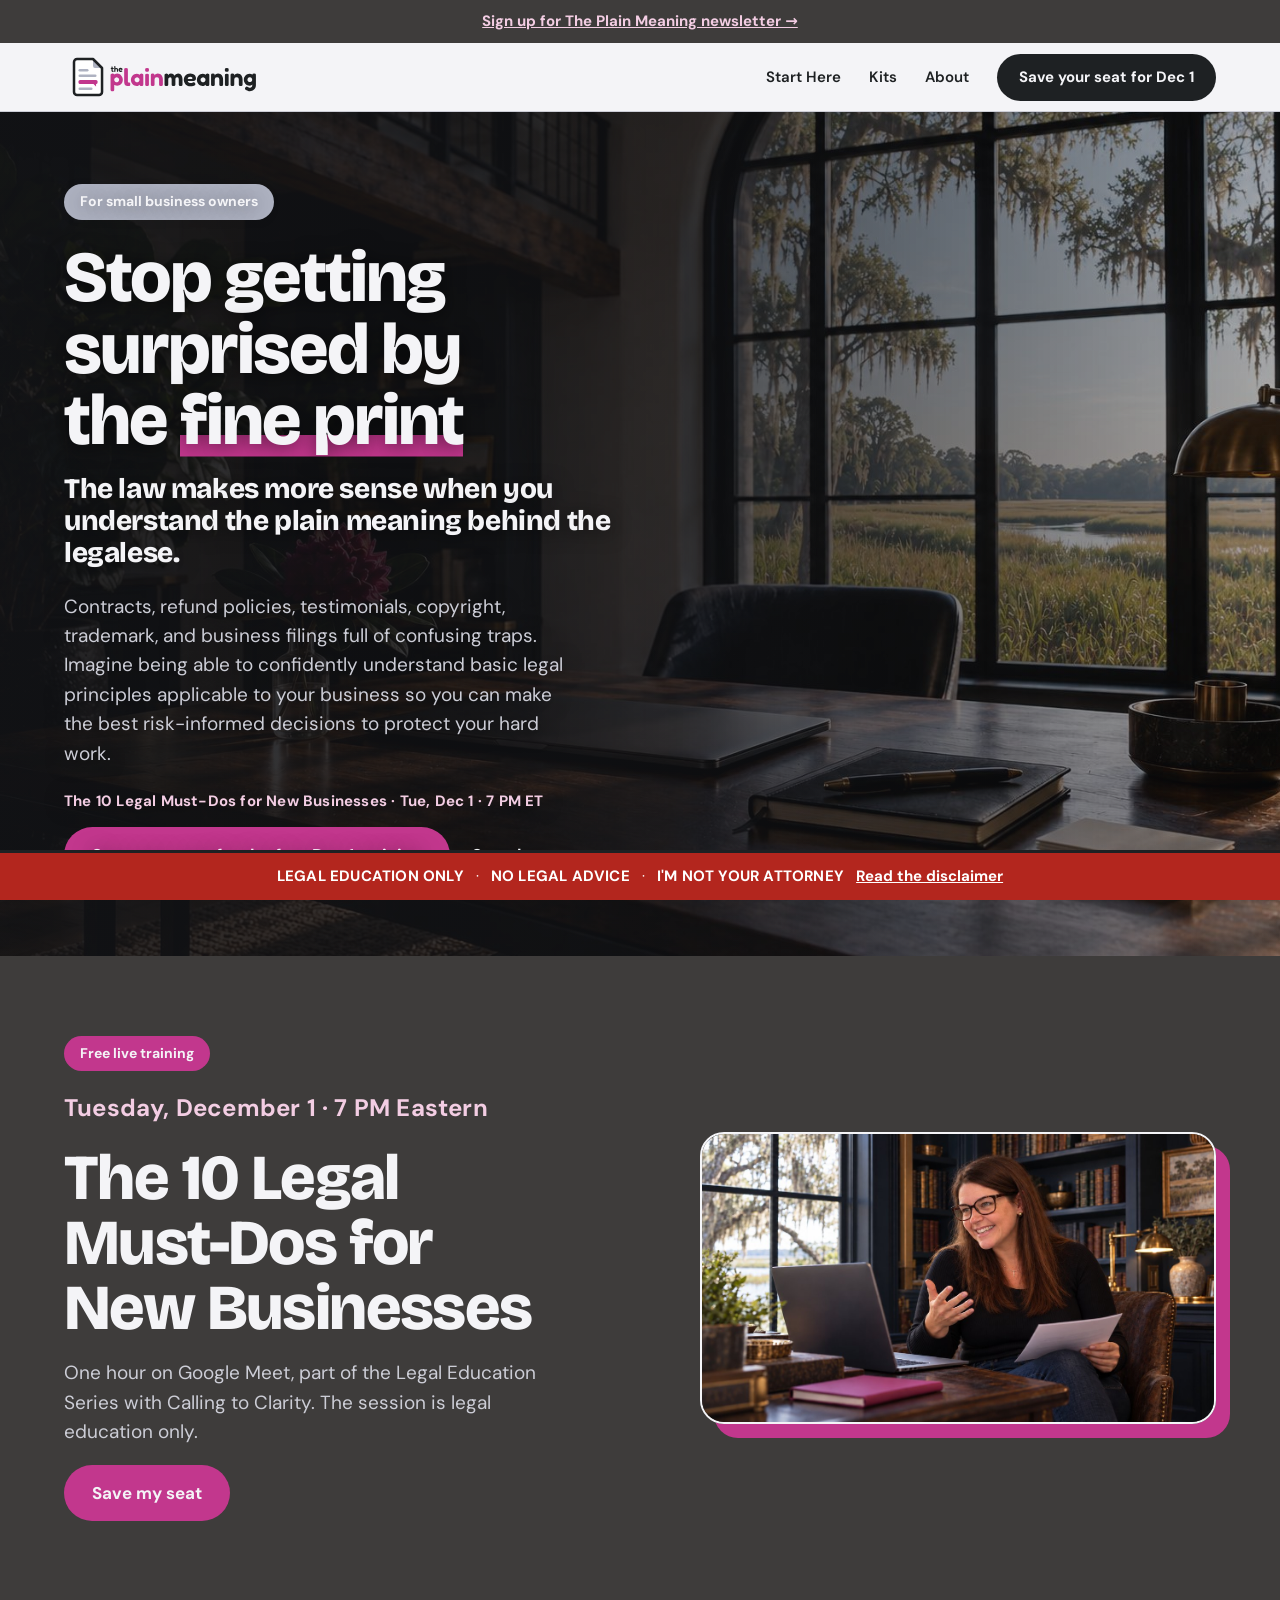
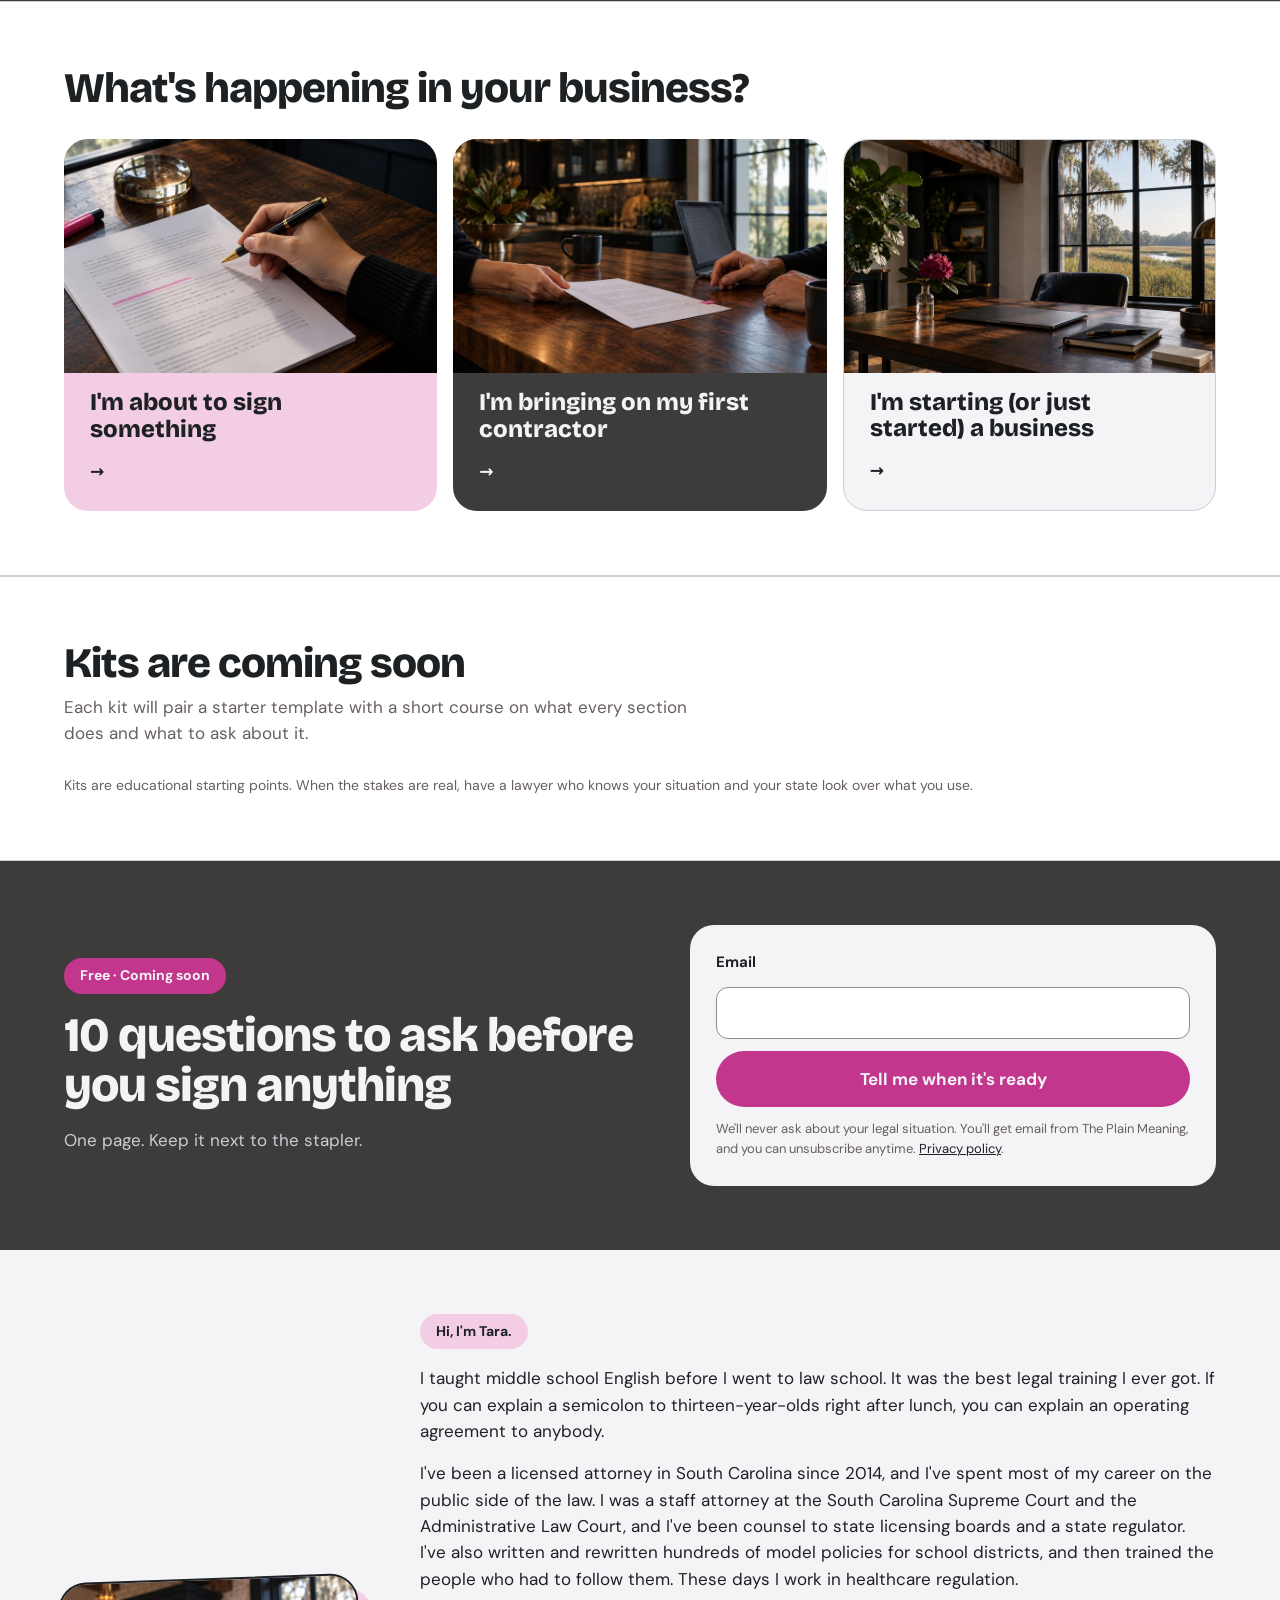
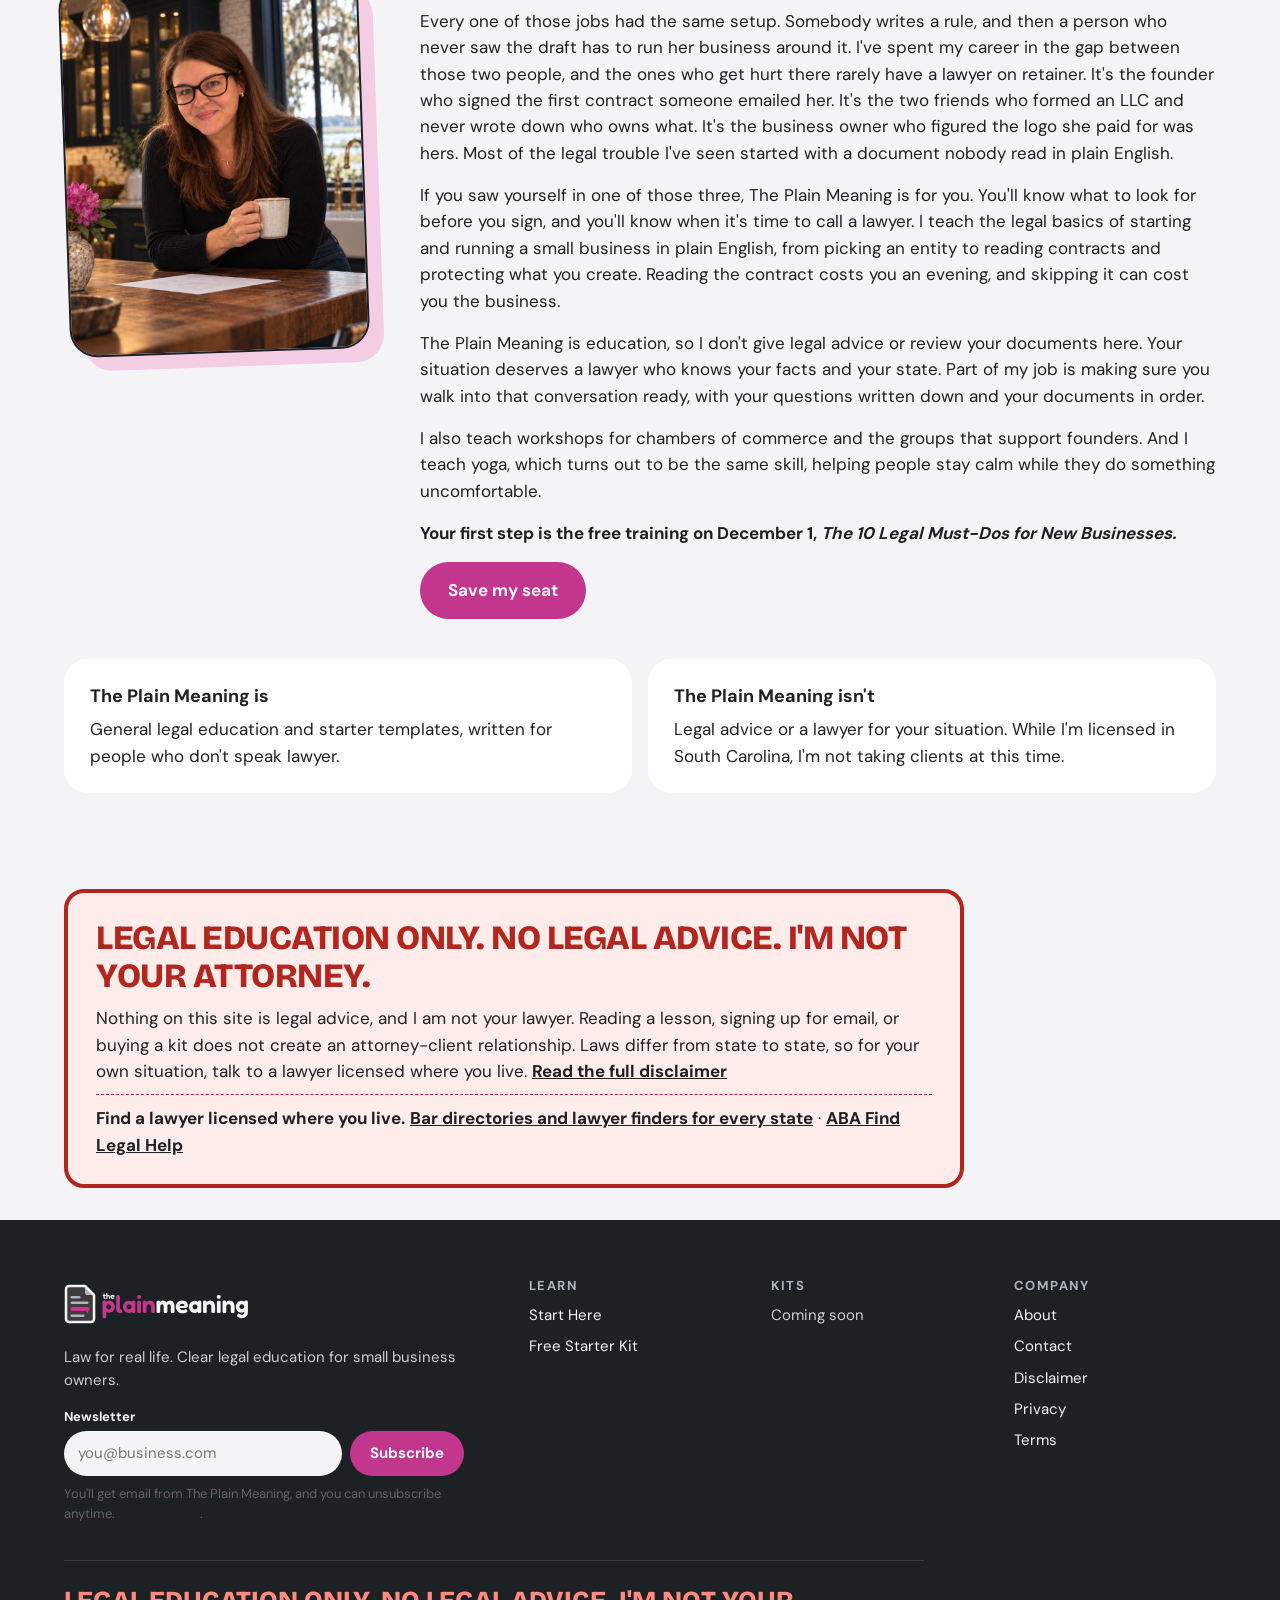
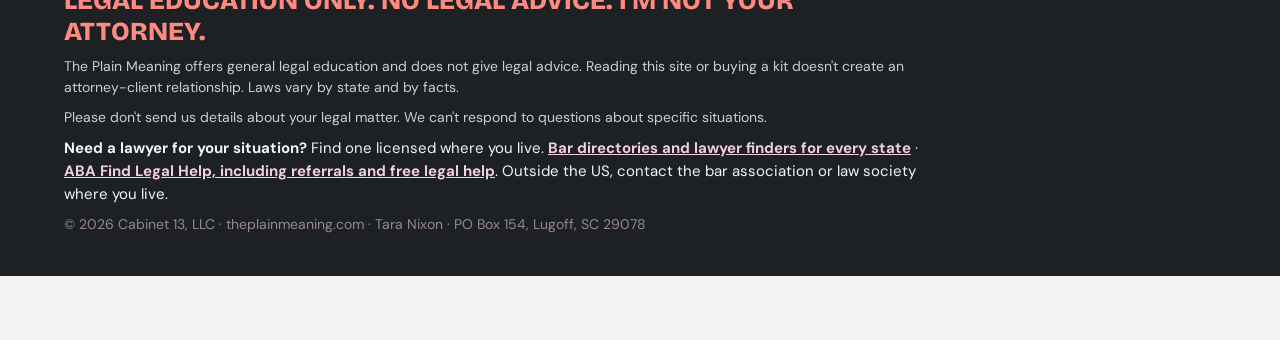
==== commit ba2eee37: "Swap in updated photos of Tara (teaching + about) Co-Authored-By: Claude Opus 5.5 <noreply@anthropic" ====
--- a/index.html
+++ b/index.html
@@ -45,7 +45,7 @@
 <p>One hour on Google Meet, part of the Legal Education Series with Calling to Clarity. The session is legal education only.</p>
 <div><a class="btn" href="https://callingtoclarity.com/webinars/legal-must-dos/">Save my seat</a></div>
 </div>
-<div class="webinar-ad__photo"><img src="assets/img/pm-05-teaching.jpg" alt="A woman speaking to a laptop on a video call, a printed page in her hand, in a library with deep navy shelves" width="1200" height="675" loading="lazy"></div>
+<div class="webinar-ad__photo"><img src="assets/img/pm-05-teaching.jpg" alt="Tara Nixon speaking to a laptop on a video call, a printed page in her hand, in a library with deep navy shelves" width="1200" height="675" loading="lazy"></div>
 </div></section>
 
 <section class="section section--white"><div class="wrap stack gap-28">
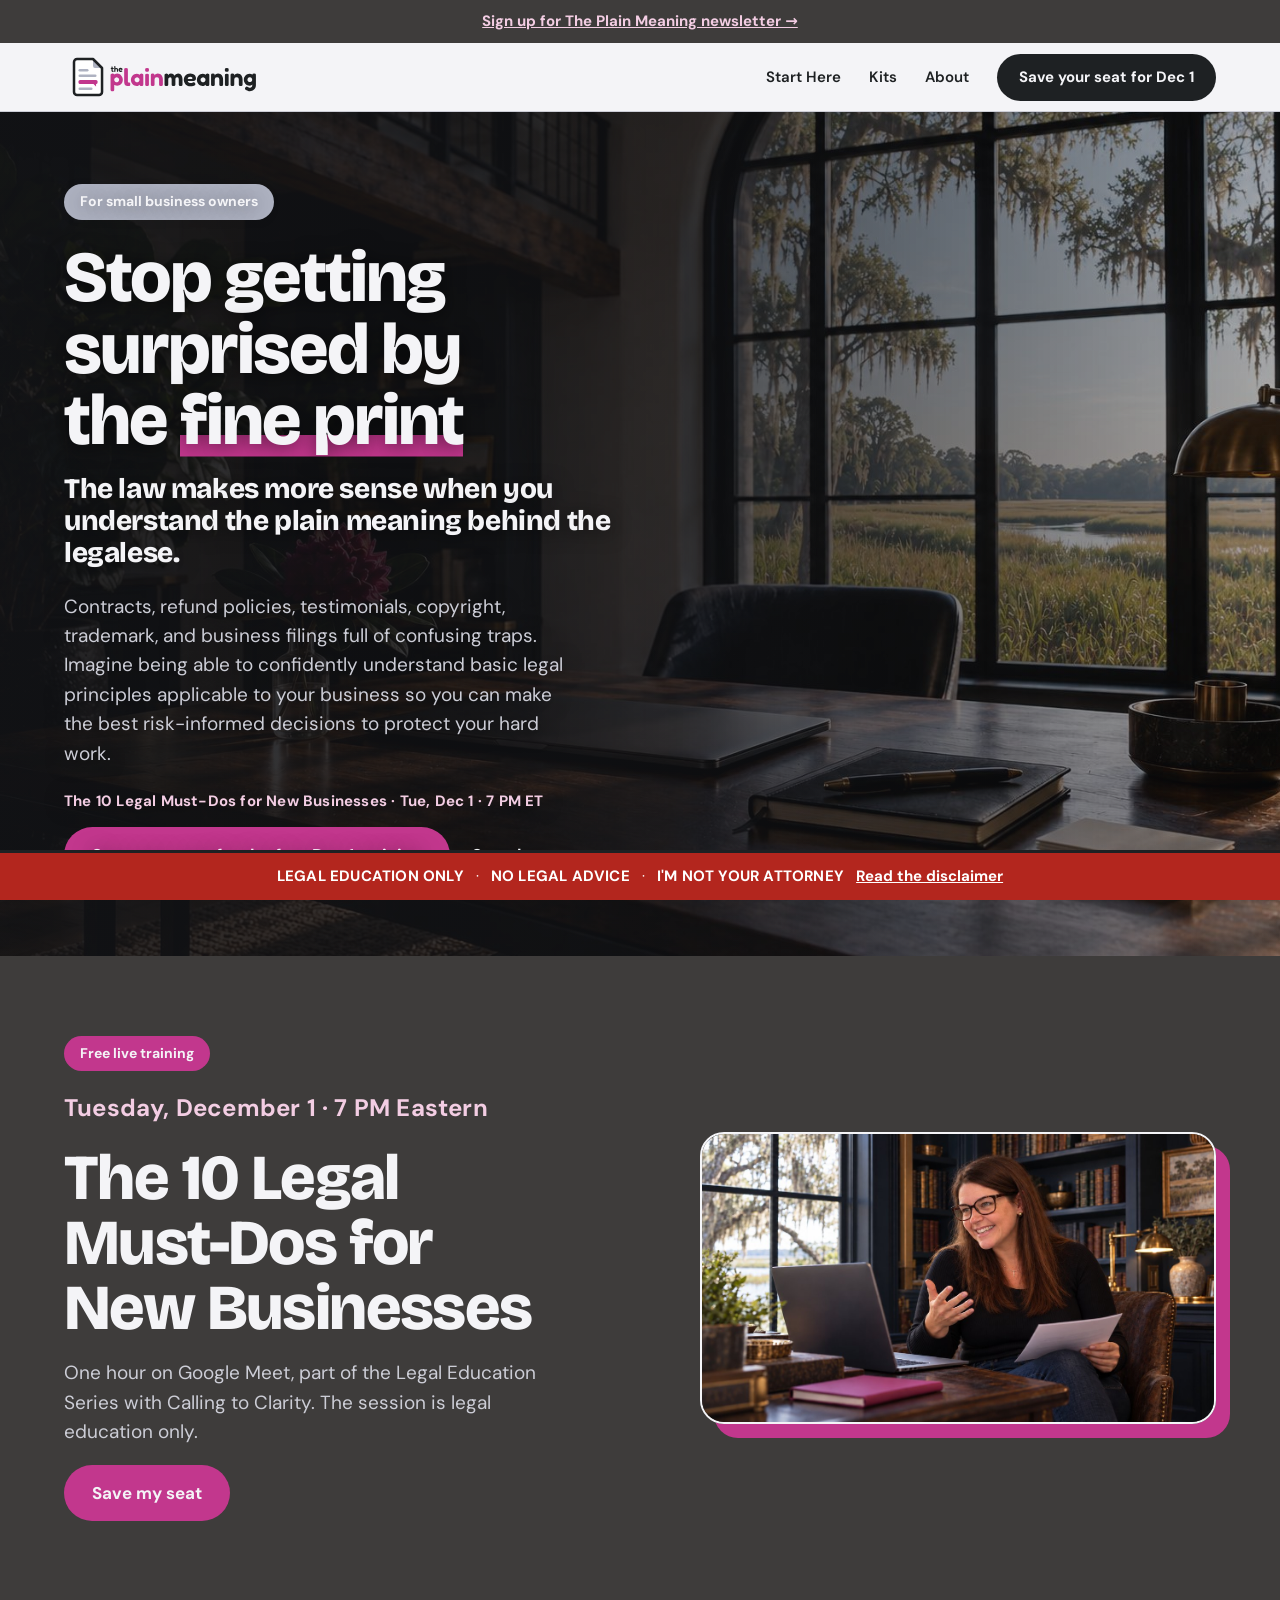
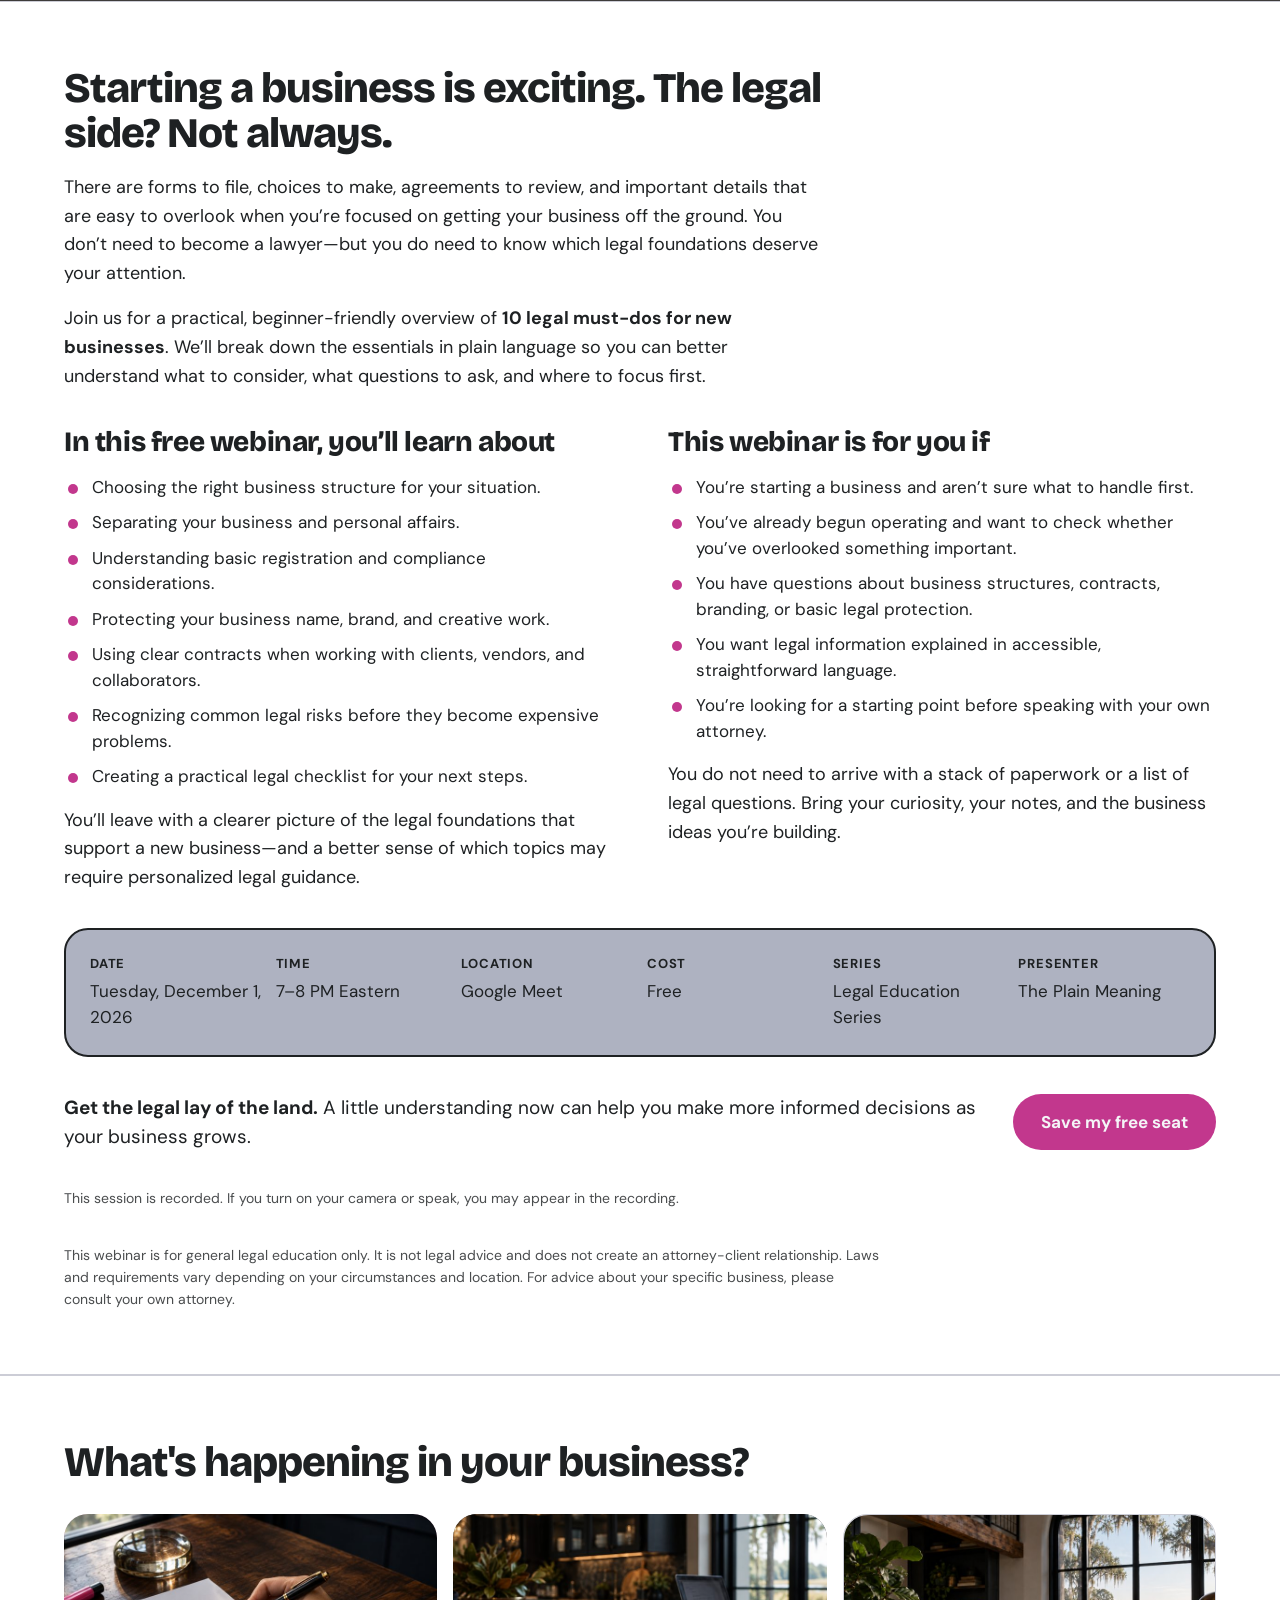
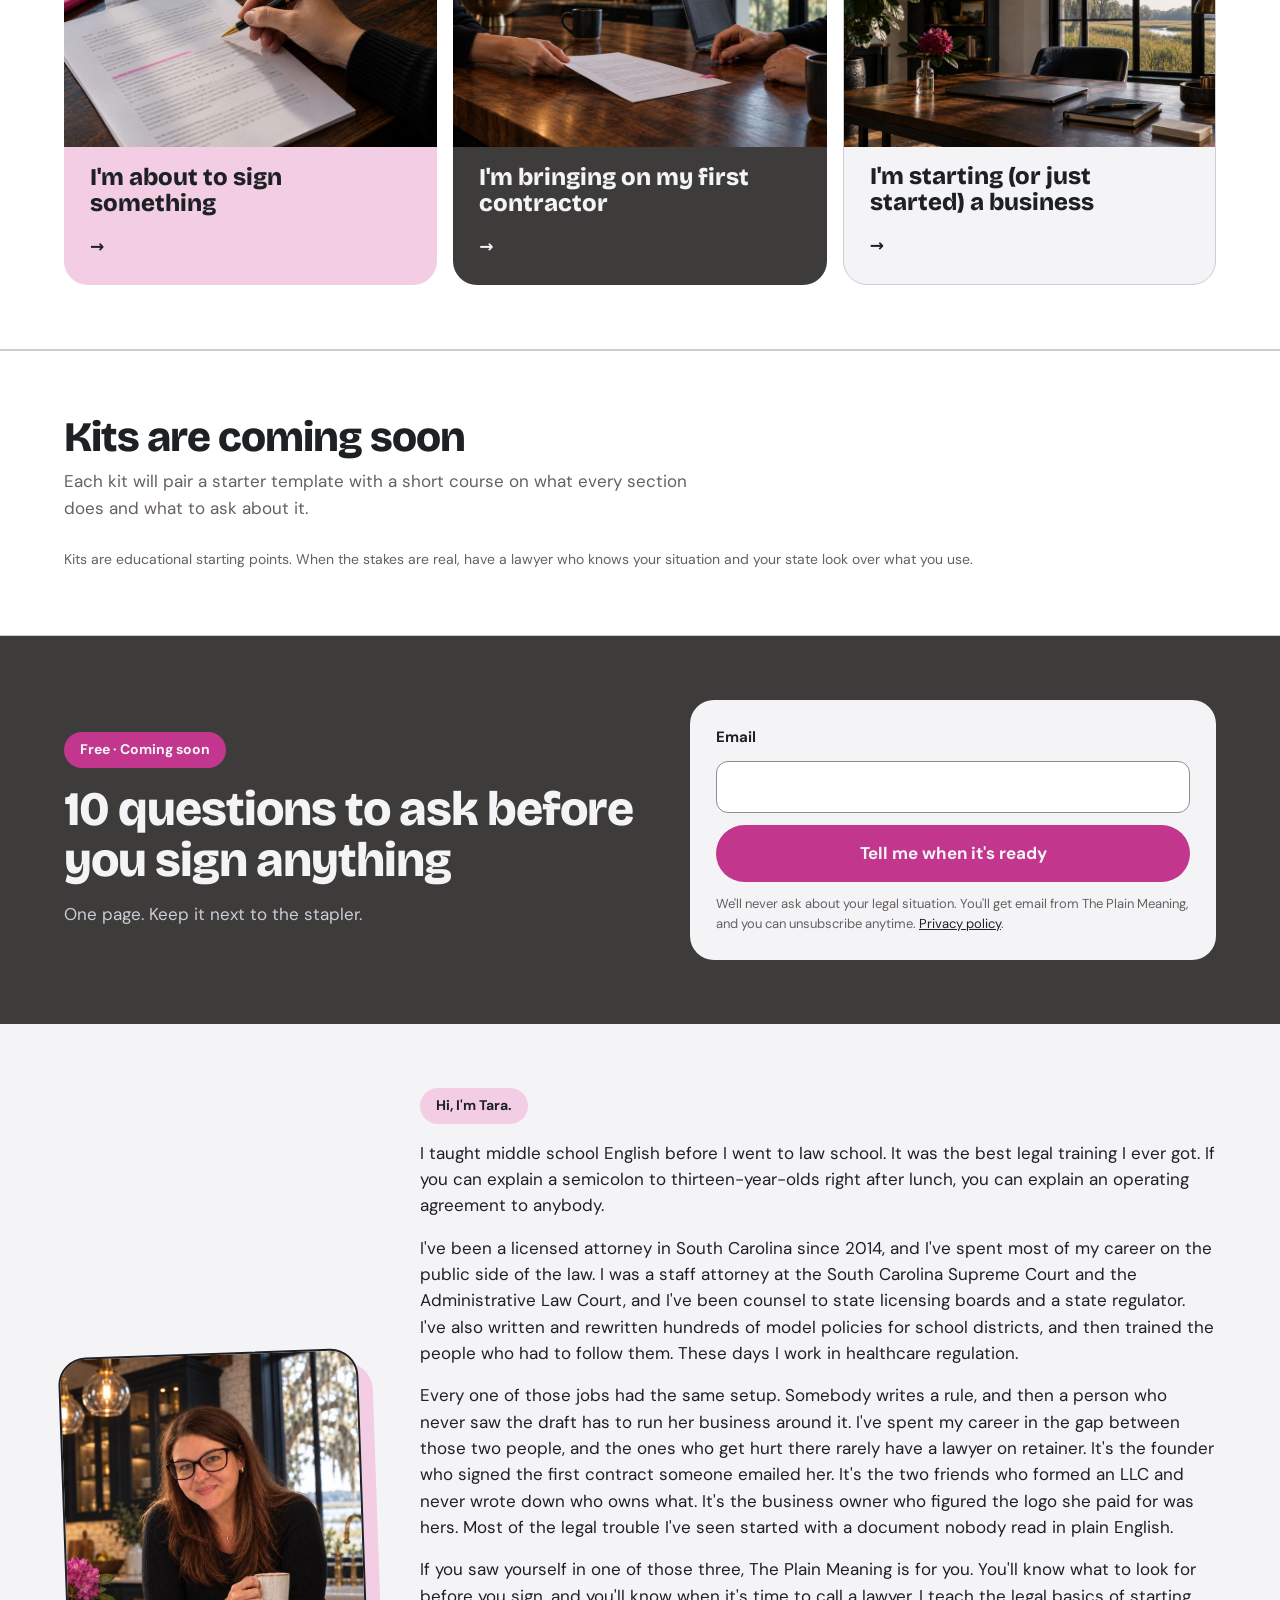
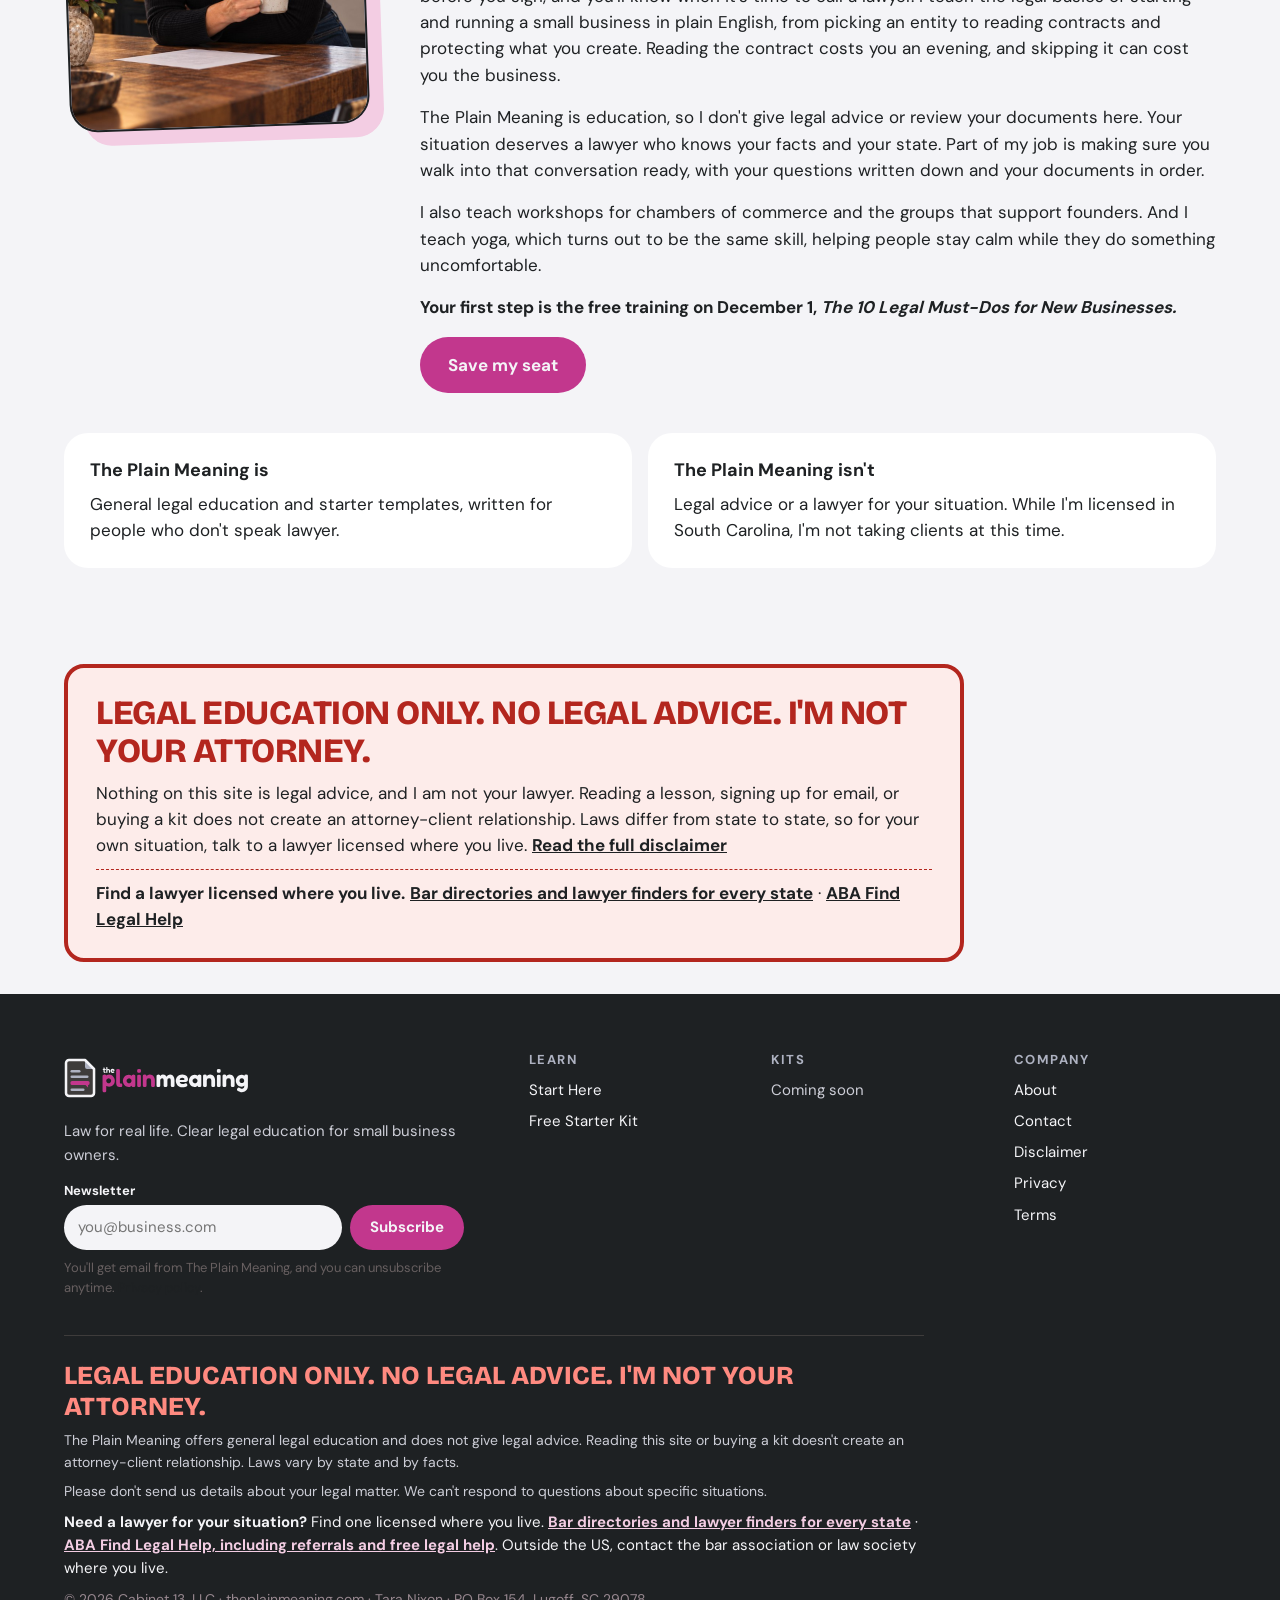
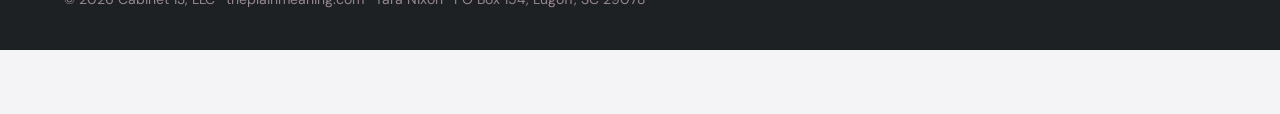
==== commit 373ba850: "Add full Dec 1 webinar description to homepage Co-Authored-By: Claude Opus 5.5 <noreply@anthropic.co" ====
--- a/index.html
+++ b/index.html
@@ -46,6 +46,54 @@
 <div><a class="btn" href="https://callingtoclarity.com/webinars/legal-must-dos/">Save my seat</a></div>
 </div>
 <div class="webinar-ad__photo"><img src="assets/img/pm-05-teaching.jpg" alt="Tara Nixon speaking to a laptop on a video call, a printed page in her hand, in a library with deep navy shelves" width="1200" height="675" loading="lazy"></div>
+</div></section>
+
+<section class="section section--white webinar-detail" id="webinar" aria-labelledby="webinar-detail-title"><div class="wrap">
+<div class="webinar-detail__intro">
+<h2 class="h2" id="webinar-detail-title">Starting a business is exciting. The legal side? Not always.</h2>
+<p>There are forms to file, choices to make, agreements to review, and important details that are easy to overlook when you’re focused on getting your business off the ground. You don’t need to become a lawyer—but you do need to know which legal foundations deserve your attention.</p>
+<p>Join us for a practical, beginner-friendly overview of <strong>10 legal must-dos for new businesses</strong>. We’ll break down the essentials in plain language so you can better understand what to consider, what questions to ask, and where to focus first.</p>
+</div>
+<div class="webinar-detail__cols">
+<div>
+<h3>In this free webinar, you’ll learn about</h3>
+<ul>
+<li>Choosing the right business structure for your situation.</li>
+<li>Separating your business and personal affairs.</li>
+<li>Understanding basic registration and compliance considerations.</li>
+<li>Protecting your business name, brand, and creative work.</li>
+<li>Using clear contracts when working with clients, vendors, and collaborators.</li>
+<li>Recognizing common legal risks before they become expensive problems.</li>
+<li>Creating a practical legal checklist for your next steps.</li>
+</ul>
+<p>You’ll leave with a clearer picture of the legal foundations that support a new business—and a better sense of which topics may require personalized legal guidance.</p>
+</div>
+<div>
+<h3>This webinar is for you if</h3>
+<ul>
+<li>You’re starting a business and aren’t sure what to handle first.</li>
+<li>You’ve already begun operating and want to check whether you’ve overlooked something important.</li>
+<li>You have questions about business structures, contracts, branding, or basic legal protection.</li>
+<li>You want legal information explained in accessible, straightforward language.</li>
+<li>You’re looking for a starting point before speaking with your own attorney.</li>
+</ul>
+<p>You do not need to arrive with a stack of paperwork or a list of legal questions. Bring your curiosity, your notes, and the business ideas you’re building.</p>
+</div>
+</div>
+<dl class="webinar-detail__facts">
+<div><dt>Date</dt><dd>Tuesday, December 1, 2026</dd></div>
+<div><dt>Time</dt><dd>7–8 PM Eastern</dd></div>
+<div><dt>Location</dt><dd>Google Meet</dd></div>
+<div><dt>Cost</dt><dd>Free</dd></div>
+<div><dt>Series</dt><dd>Legal Education Series</dd></div>
+<div><dt>Presenter</dt><dd>The Plain Meaning</dd></div>
+</dl>
+<div class="webinar-detail__cta">
+<p><strong>Get the legal lay of the land.</strong> A little understanding now can help you make more informed decisions as your business grows.</p>
+<a class="btn" href="https://callingtoclarity.com/webinars/legal-must-dos/">Save my free seat</a>
+</div>
+<p class="webinar-detail__fine">This session is recorded. If you turn on your camera or speak, you may appear in the recording.</p>
+<p class="webinar-detail__fine">This webinar is for general legal education only. It is not legal advice and does not create an attorney-client relationship. Laws and requirements vary depending on your circumstances and location. For advice about your specific business, please consult your own attorney.</p>
 </div></section>
 
 <section class="section section--white"><div class="wrap stack gap-28">
--- a/assets/css/site.css
+++ b/assets/css/site.css
@@ -474,3 +474,20 @@
 .webinar-ad__photo{flex:1 1 380px;min-width:0}
 .webinar-ad__photo img{display:block;width:100%;height:auto;border-radius:24px;border:2px solid var(--paper);box-shadow:14px 14px 0 var(--rhodo)}
 @media (max-width:640px){.webinar-ad{padding:52px 0}}
+
+/* webinar detail */
+.webinar-detail .wrap{display:flex;flex-direction:column;gap:36px}
+.webinar-detail__intro{max-width:760px;display:flex;flex-direction:column;gap:16px}
+.webinar-detail__intro p,.webinar-detail__cols p{font-size:18px;line-height:1.6}
+.webinar-detail__cols{display:grid;grid-template-columns:repeat(auto-fit,minmax(300px,1fr));gap:36px 56px}
+.webinar-detail__cols>div{display:flex;flex-direction:column;gap:16px}
+.webinar-detail h3{font-family:var(--display);font-weight:800;font-size:clamp(22px,2.4vw,28px);line-height:1.15;letter-spacing:-.4px}
+.webinar-detail ul{list-style:none;margin:0;padding:0;display:flex;flex-direction:column;gap:10px}
+.webinar-detail li{position:relative;padding-left:28px;font-size:17px;line-height:1.5}
+.webinar-detail li::before{content:"";position:absolute;left:4px;top:.55em;width:10px;height:10px;border-radius:50%;background:var(--rhodo)}
+.webinar-detail__facts{display:grid;grid-template-columns:repeat(auto-fit,minmax(130px,1fr));gap:14px;margin:0;padding:24px;border:2px solid var(--ink);border-radius:24px;background:var(--chiv)}
+.webinar-detail__facts dt{font-weight:800;font-size:13px;text-transform:uppercase;letter-spacing:.8px}
+.webinar-detail__facts dd{margin:4px 0 0;font-size:17px}
+.webinar-detail__cta{display:flex;flex-wrap:wrap;align-items:center;gap:18px 32px}
+.webinar-detail__cta p{flex:1 1 380px;font-size:19px;margin:0}
+.webinar-detail__fine{font-size:14px;line-height:1.55;opacity:.8;max-width:820px;margin:0}
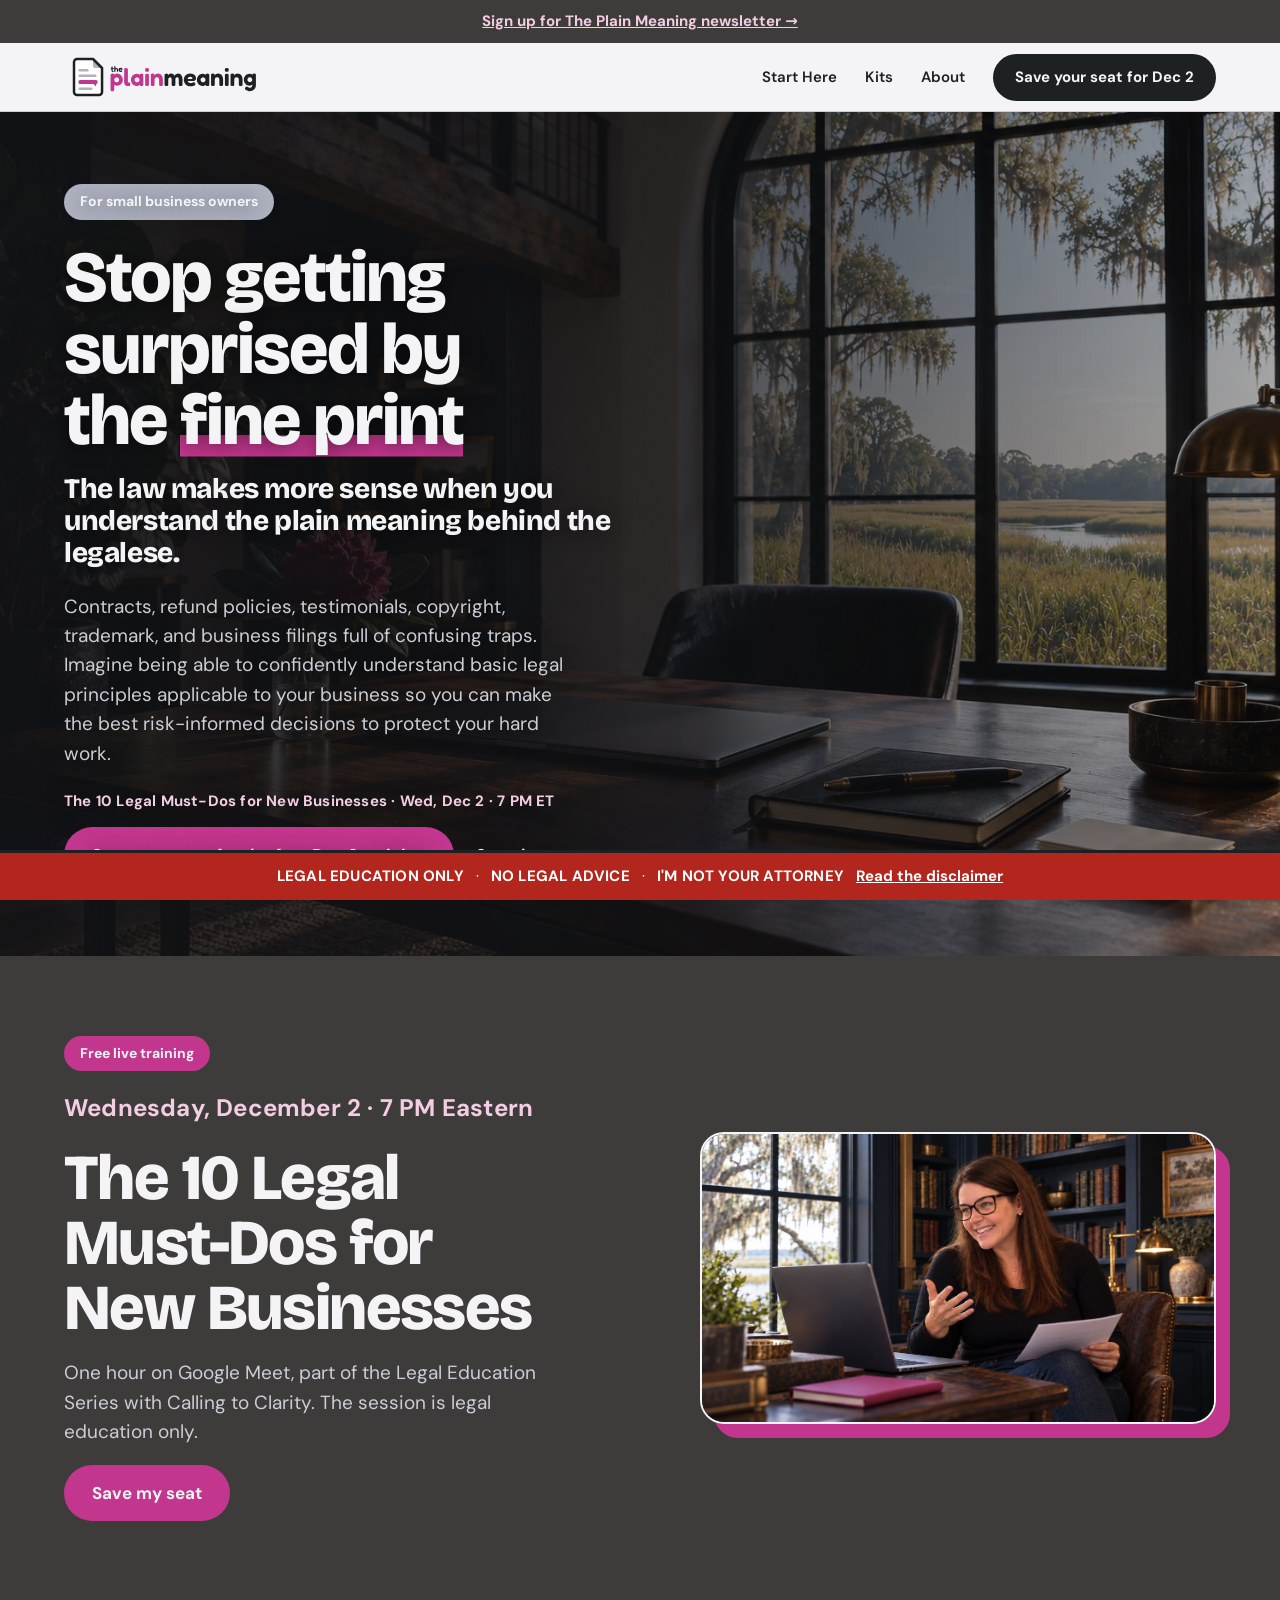
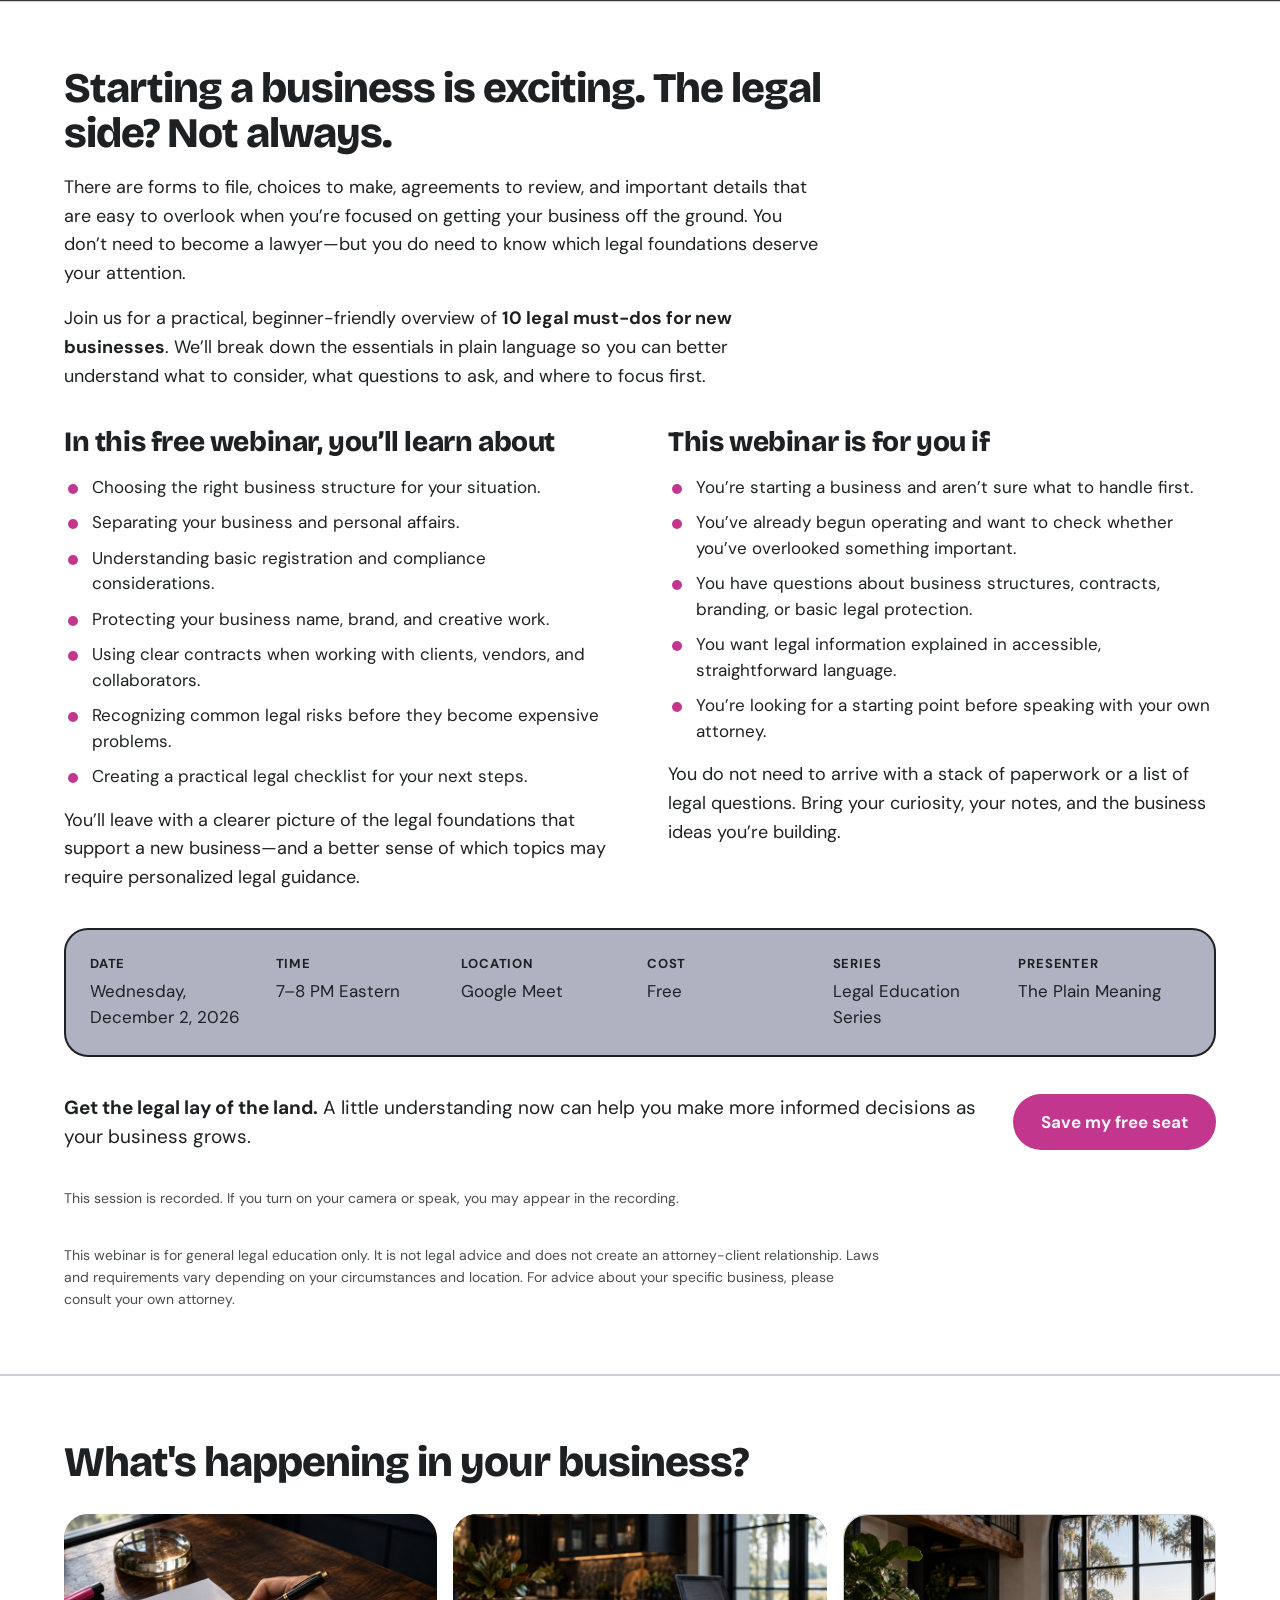
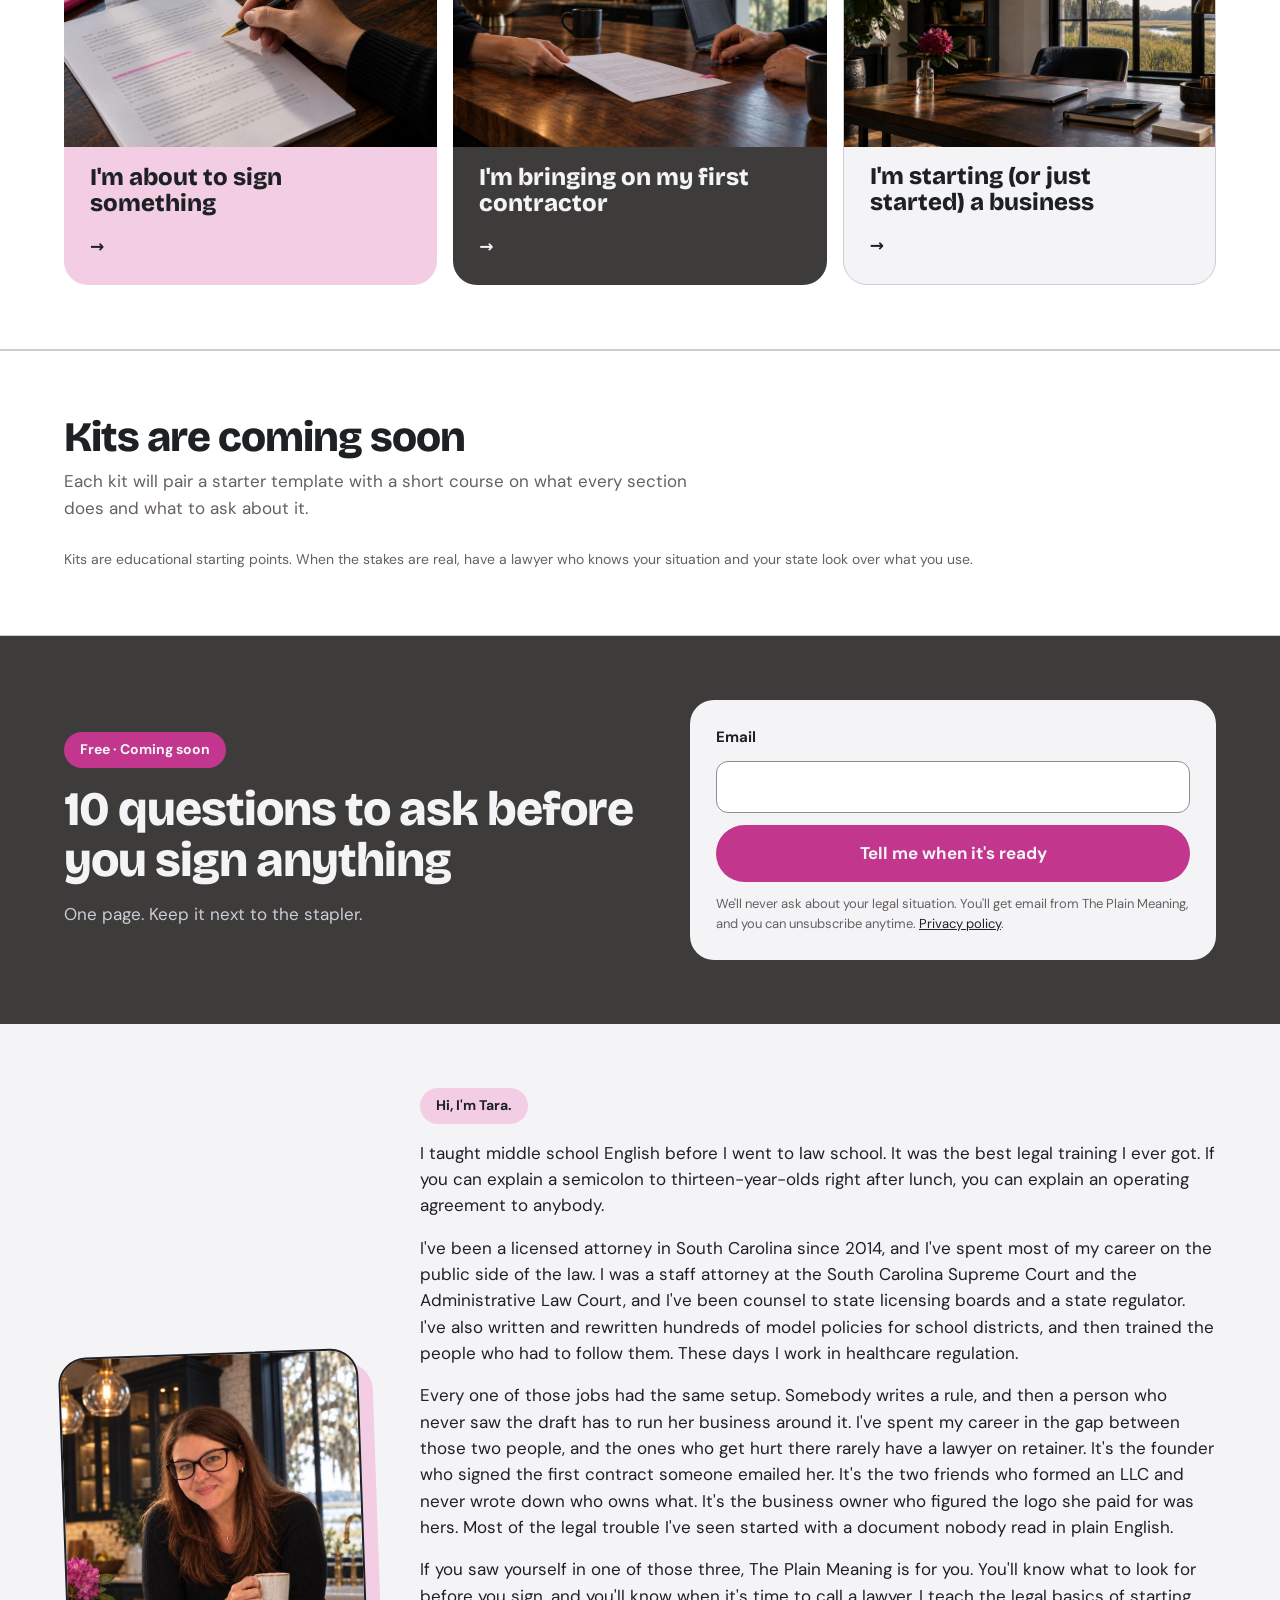
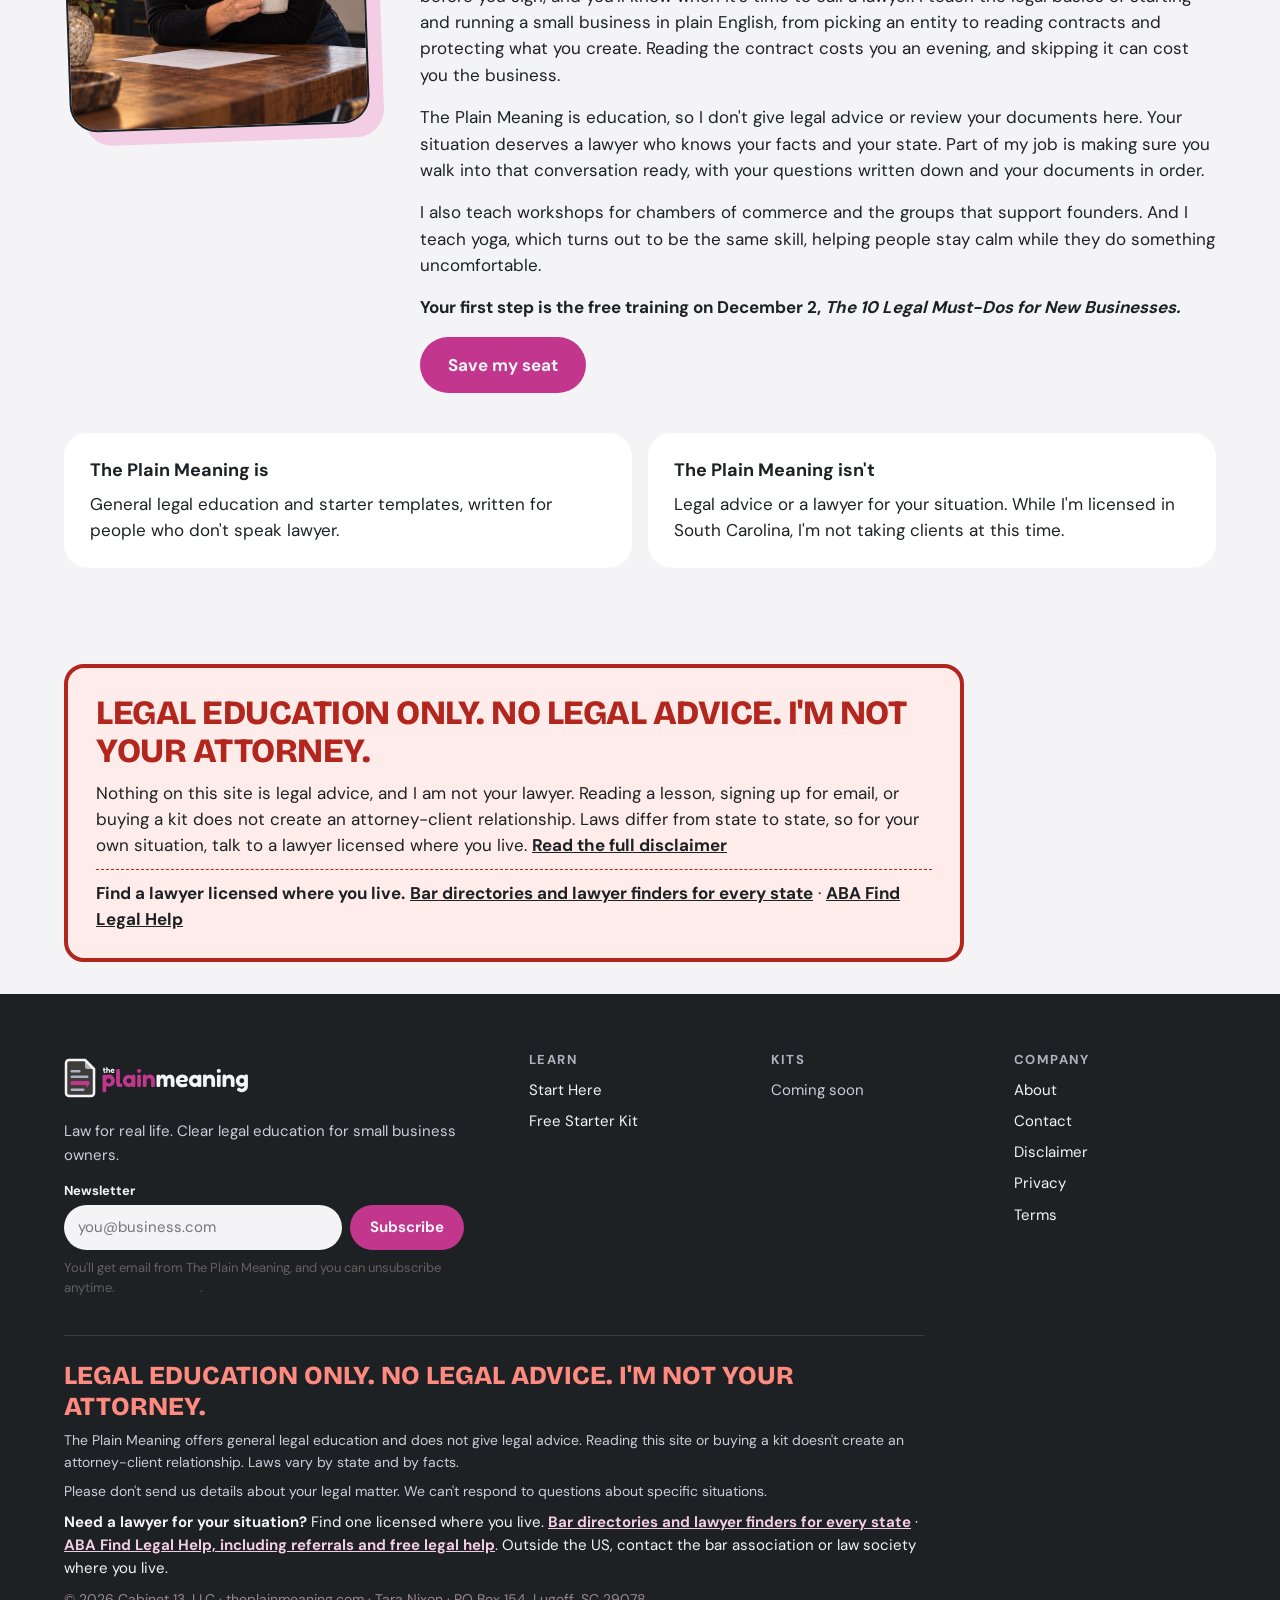
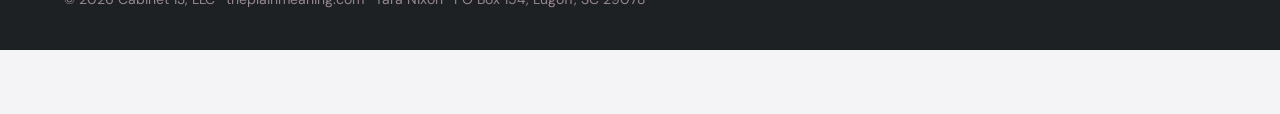
==== commit 48ae105b: "Legal Must-Dos training moves to Wed Dec 2, 7 PM ET Co-Authored-By: Claude Opus 5.5 <noreply@anthrop" ====
--- a/index.html
+++ b/index.html
@@ -20,7 +20,7 @@
 
 <a href="index.html#kits">Kits</a>
 <a href="index.html#about">About</a>
-<a class="btn" href="https://callingtoclarity.com/webinars/legal-must-dos/">Save your seat for Dec 1</a>
+<a class="btn" href="https://callingtoclarity.com/webinars/legal-must-dos/">Save your seat for Dec 2</a>
 </nav></div></header>
 <main id="main">
 
@@ -32,15 +32,15 @@
 <h1 class="h1 rise d2">Stop getting surprised by the <span class="swipe">fine print</span></h1>
 <p class="hero-x__sub rise d3">The law makes more sense when you understand the plain meaning behind the legalese.</p>
 <p class="lede rise d3">Contracts, refund policies, testimonials, copyright, trademark, and business filings full of confusing traps. Imagine being able to confidently understand basic legal principles applicable to your business so you can make the best risk-informed decisions to protect your hard work.</p>
-<div class="hero-x__when rise d4">The 10 Legal Must-Dos for New Businesses · Tue, Dec 1 · 7 PM ET</div>
-<div class="row row--center rise d4" style="gap:14px 22px"><a class="btn" href="https://callingtoclarity.com/webinars/legal-must-dos/">Save your seat for the free Dec 1 training</a><a href="start-here.html" style="font-weight:700">Start here</a></div>
+<div class="hero-x__when rise d4">The 10 Legal Must-Dos for New Businesses · Wed, Dec 2 · 7 PM ET</div>
+<div class="row row--center rise d4" style="gap:14px 22px"><a class="btn" href="https://callingtoclarity.com/webinars/legal-must-dos/">Save your seat for the free Dec 2 training</a><a href="start-here.html" style="font-weight:700">Start here</a></div>
 </div>
 </div>
 </section>
 <section class="webinar-ad" aria-label="Free live training"><div class="wrap">
 <div class="webinar-ad__copy">
 <div class="pill pill--pink" style="align-self:flex-start">Free live training</div>
-<div class="webinar-ad__when">Tuesday, December 1 · 7 PM Eastern</div>
+<div class="webinar-ad__when">Wednesday, December 2 · 7 PM Eastern</div>
 <h2>The 10 Legal Must-Dos for New Businesses</h2>
 <p>One hour on Google Meet, part of the Legal Education Series with Calling to Clarity. The session is legal education only.</p>
 <div><a class="btn" href="https://callingtoclarity.com/webinars/legal-must-dos/">Save my seat</a></div>
@@ -81,7 +81,7 @@
 </div>
 </div>
 <dl class="webinar-detail__facts">
-<div><dt>Date</dt><dd>Tuesday, December 1, 2026</dd></div>
+<div><dt>Date</dt><dd>Wednesday, December 2, 2026</dd></div>
 <div><dt>Time</dt><dd>7–8 PM Eastern</dd></div>
 <div><dt>Location</dt><dd>Google Meet</dd></div>
 <div><dt>Cost</dt><dd>Free</dd></div>
@@ -136,7 +136,7 @@
 <p>If you saw yourself in one of those three, The Plain Meaning is for you. You'll know what to look for before you sign, and you'll know when it's time to call a lawyer. I teach the legal basics of starting and running a small business in plain English, from picking an entity to reading contracts and protecting what you create. Reading the contract costs you an evening, and skipping it can cost you the business.</p>
 <p>The Plain Meaning is education, so I don't give legal advice or review your documents here. Your situation deserves a lawyer who knows your facts and your state. Part of my job is making sure you walk into that conversation ready, with your questions written down and your documents in order.</p>
 <p>I also teach workshops for chambers of commerce and the groups that support founders. And I teach yoga, which turns out to be the same skill, helping people stay calm while they do something uncomfortable.</p>
-<p><strong>Your first step is the free training on December 1, <em>The 10 Legal Must-Dos for New Businesses.</em></strong></p>
+<p><strong>Your first step is the free training on December 2, <em>The 10 Legal Must-Dos for New Businesses.</em></strong></p>
 <div><a class="btn" href="https://callingtoclarity.com/webinars/legal-must-dos/">Save my seat</a></div>
 </div>
 </div>
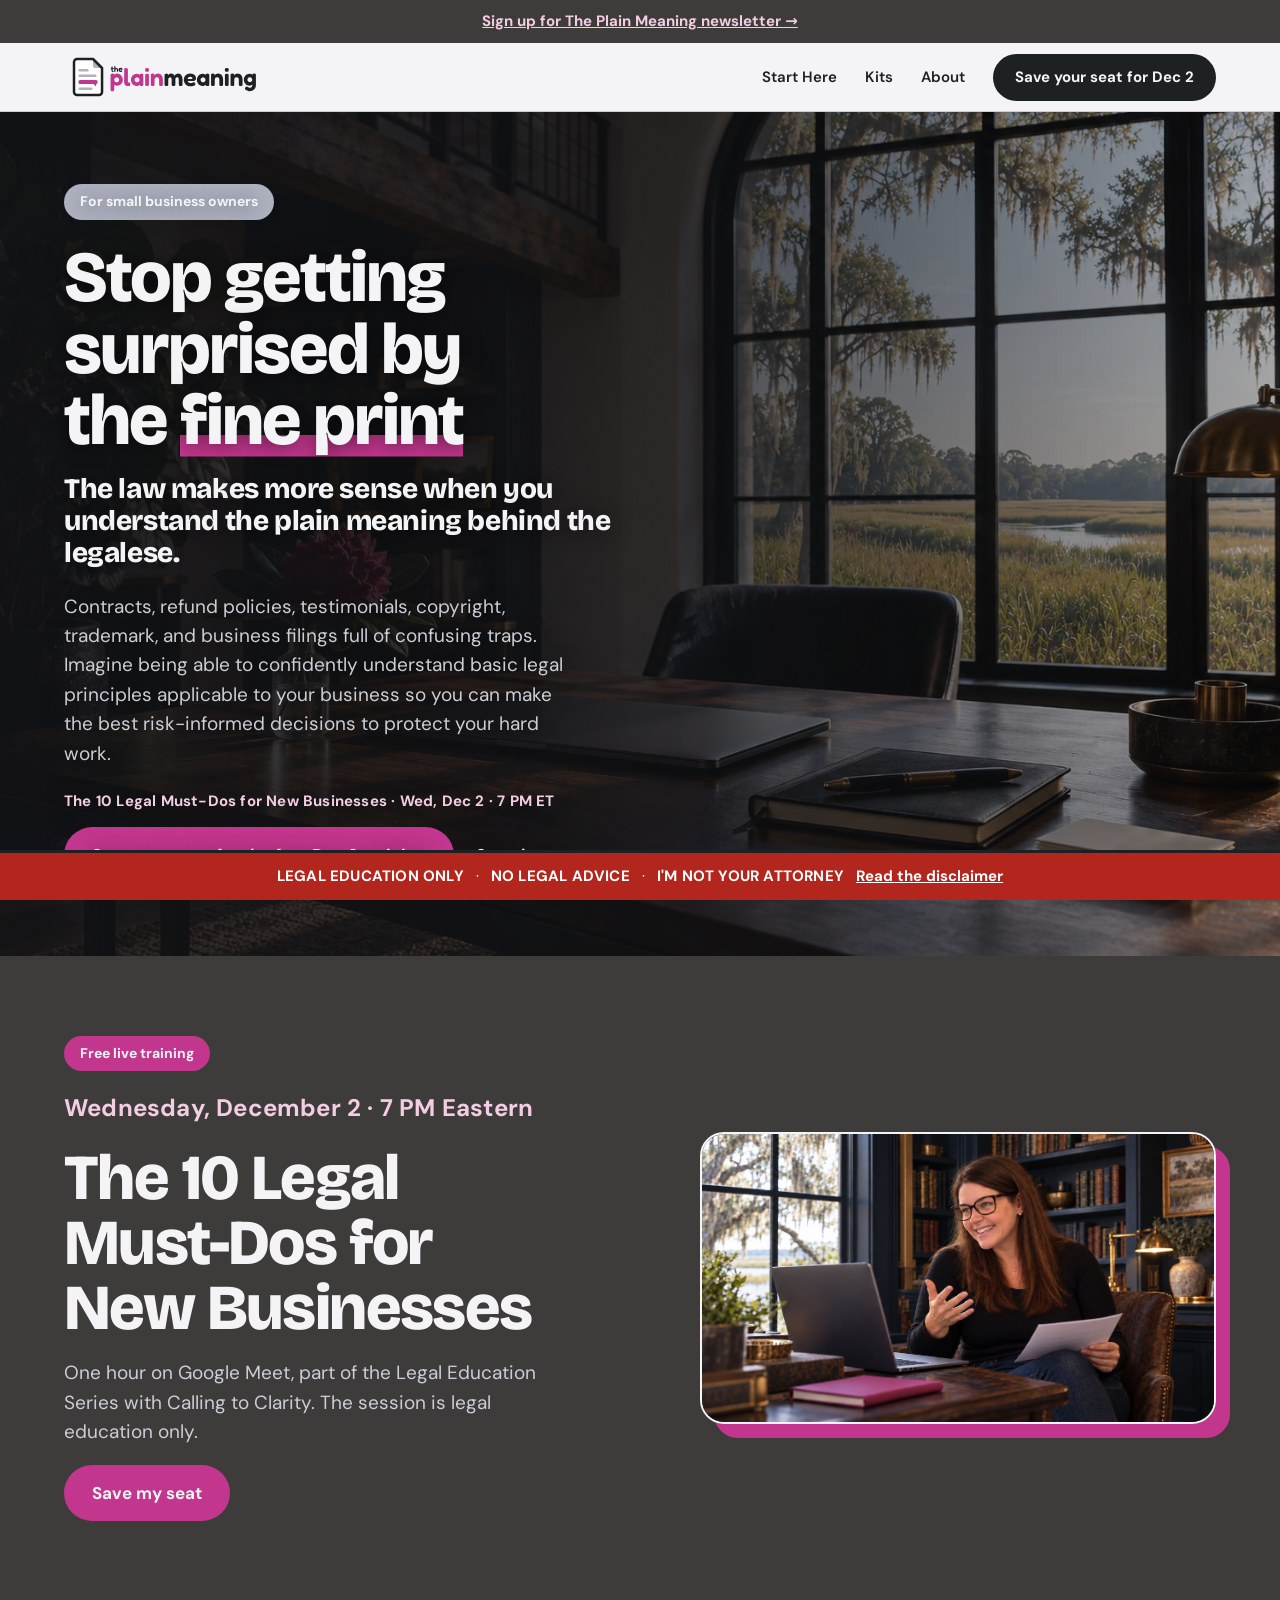
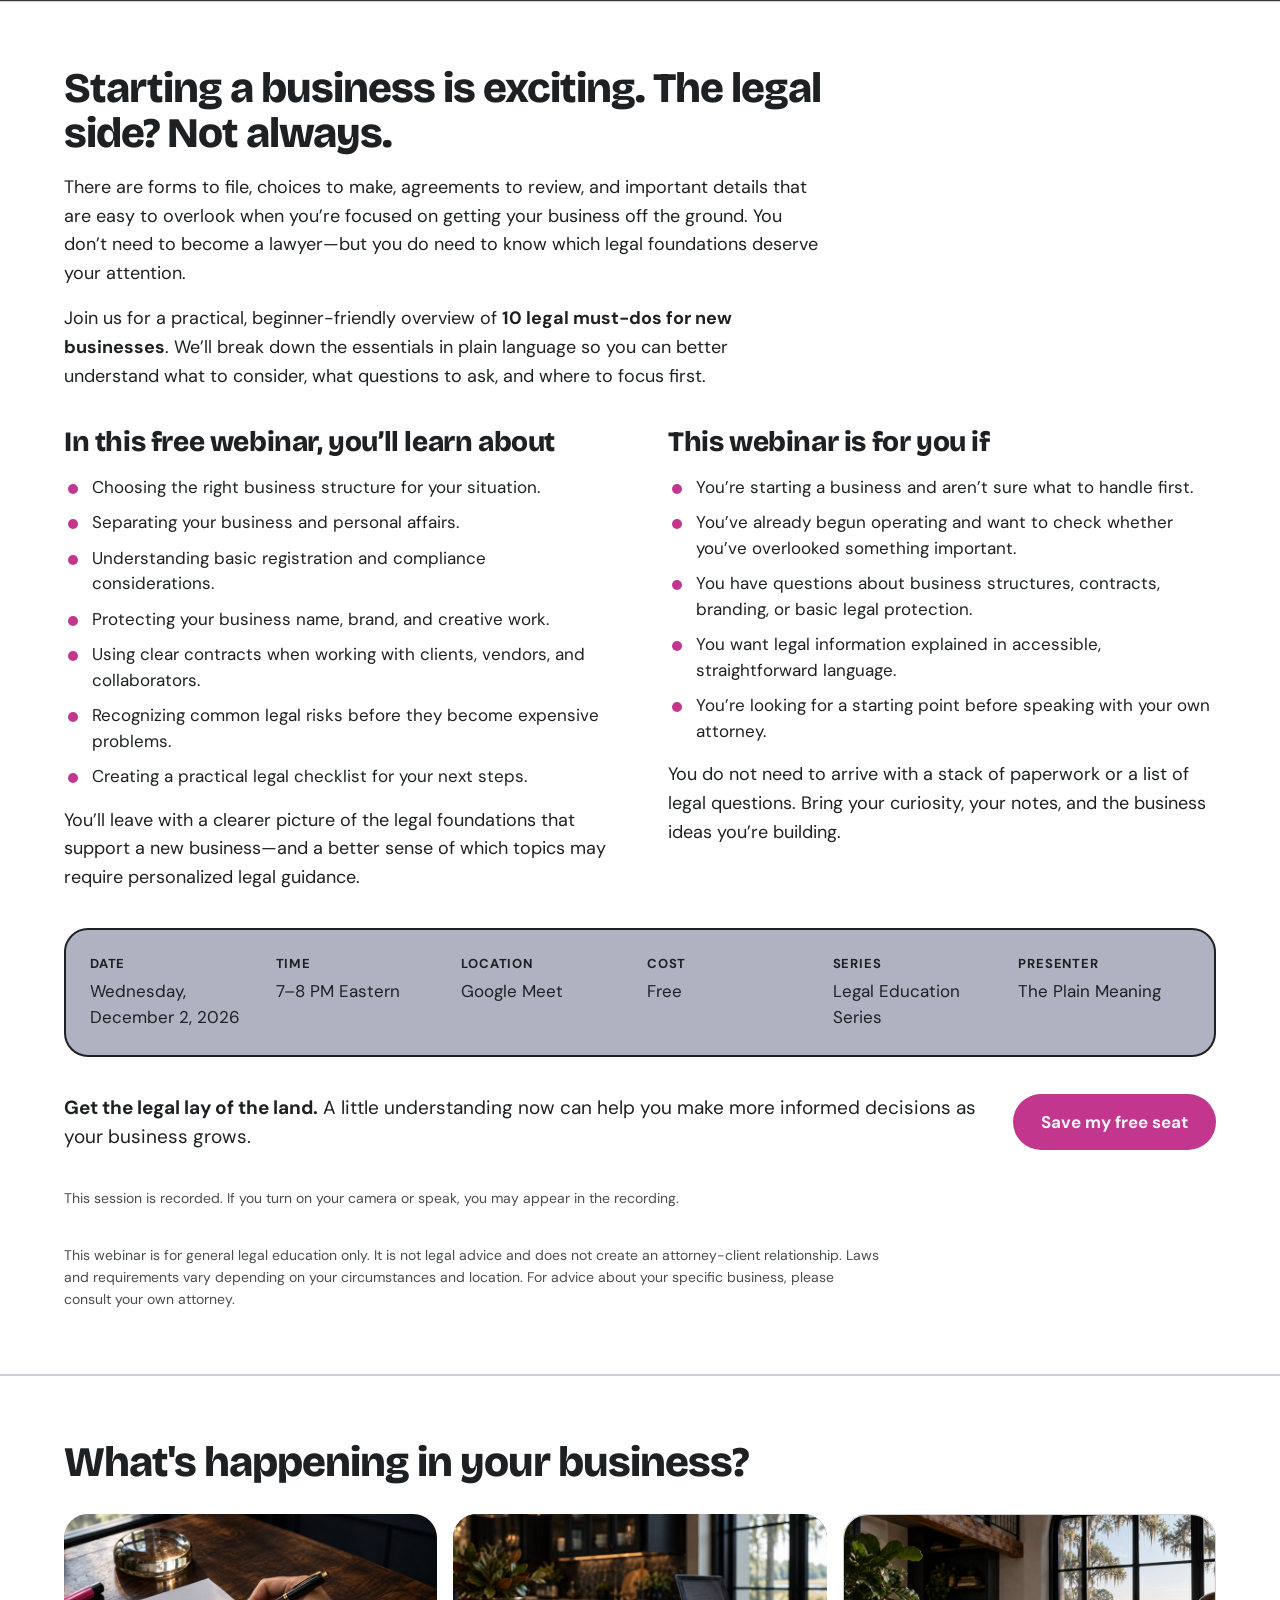
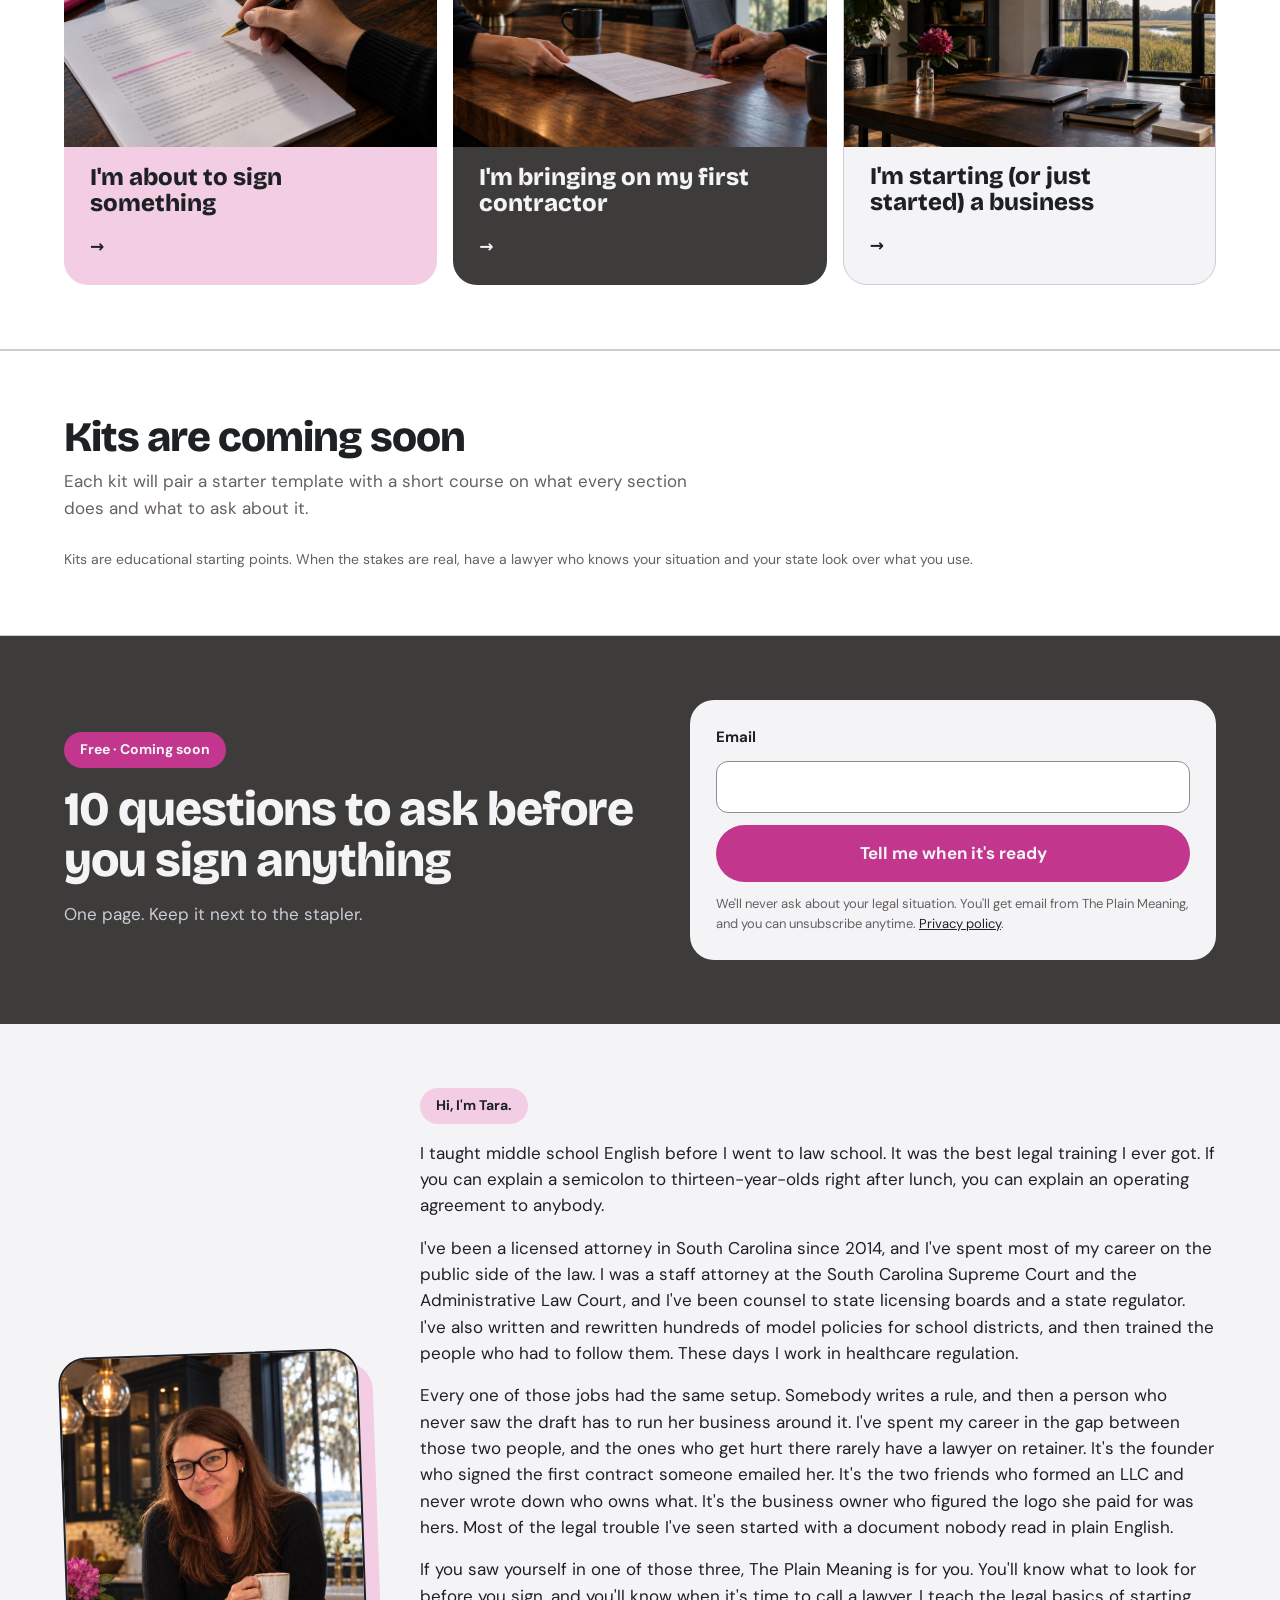
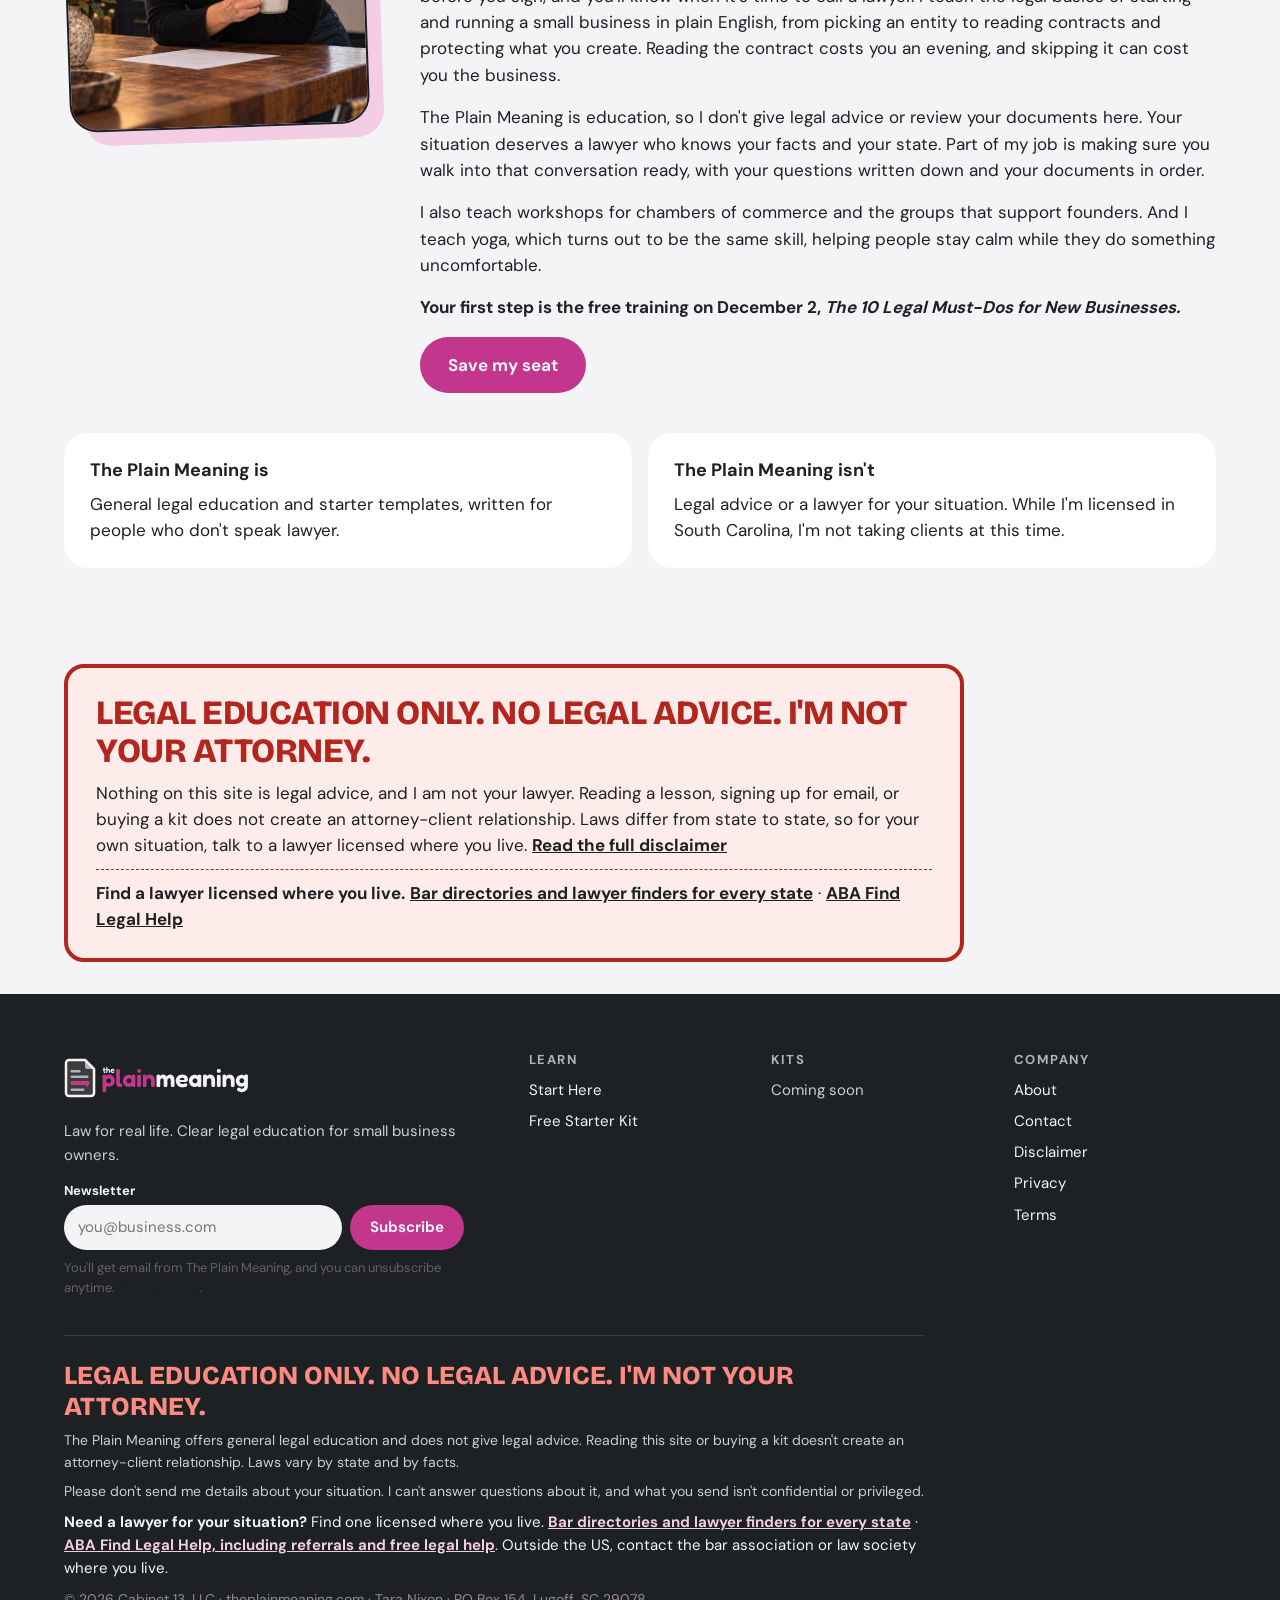
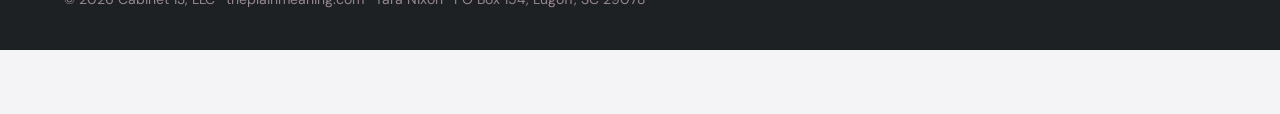
==== commit ead77393: "Footer warn line: Brand Book 4.2 combined wording on every page Co-Authored-By: Claude Opus 5.5 <nor" ====
--- a/index.html
+++ b/index.html
@@ -166,7 +166,7 @@
 <div class="footer__legal">
 <div class="footer__big">Legal education only. No legal advice. I'm not your attorney.</div>
 <div>The Plain Meaning offers general legal education and does not give legal advice. Reading this site or buying a kit doesn't create an attorney-client relationship. Laws vary by state and by facts.</div>
-<div>Please don't send us details about your legal matter. We can't respond to questions about specific situations.</div>
+<div>Please don't send me details about your situation. I can't answer questions about it, and what you send isn't confidential or privileged.</div>
 <div class="footer__find"><strong>Need a lawyer for your situation?</strong> Find one licensed where you live. <a href="https://www.americanbar.org/groups/legal_services/flh-home/flh-bar-directories-and-lawyer-finders/" target="_blank" rel="noopener">Bar directories and lawyer finders for every state</a> · <a href="https://www.americanbar.org/groups/legal_services/flh-home/" target="_blank" rel="noopener">ABA Find Legal Help, including referrals and free legal help</a>. Outside the US, contact the bar association or law society where you live.</div>
 <div class="copy">© 2026 Cabinet 13, LLC · theplainmeaning.com · Tara Nixon · PO Box 154, Lugoff, SC 29078</div>
 </div>
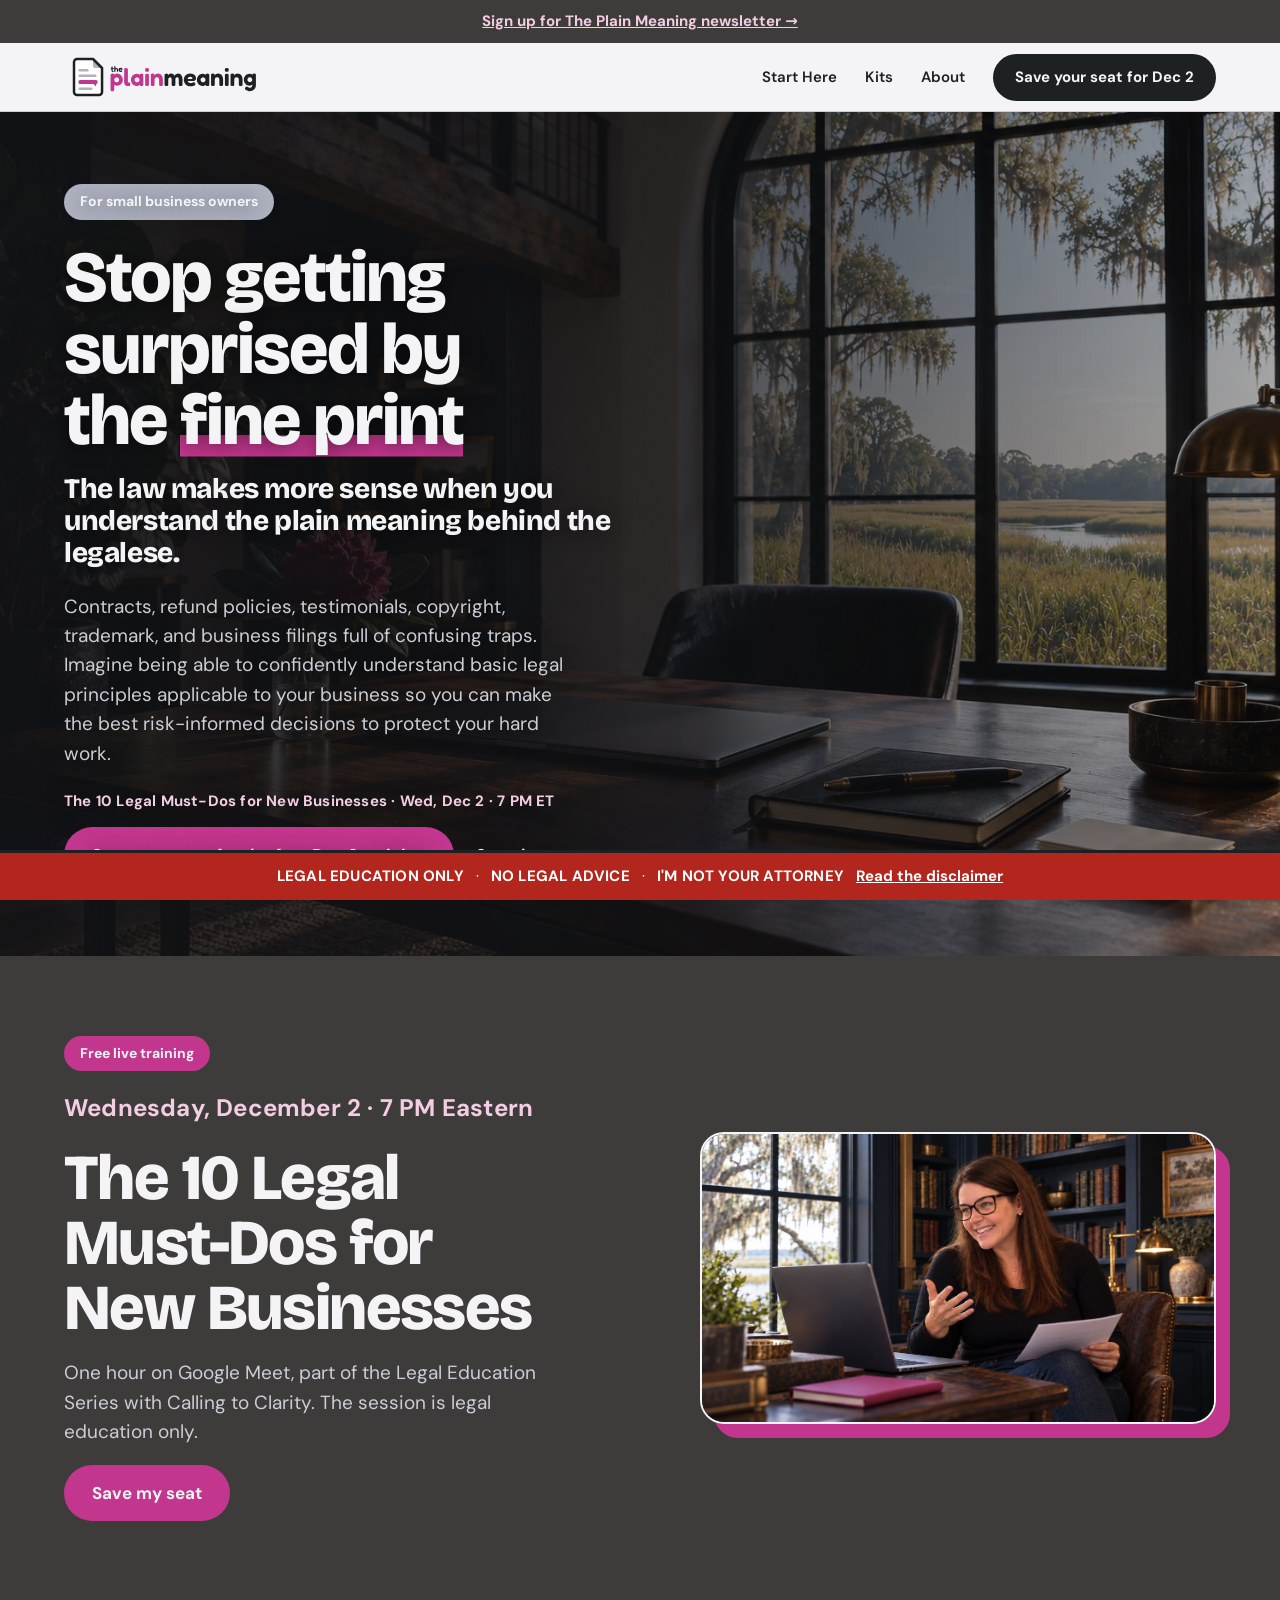
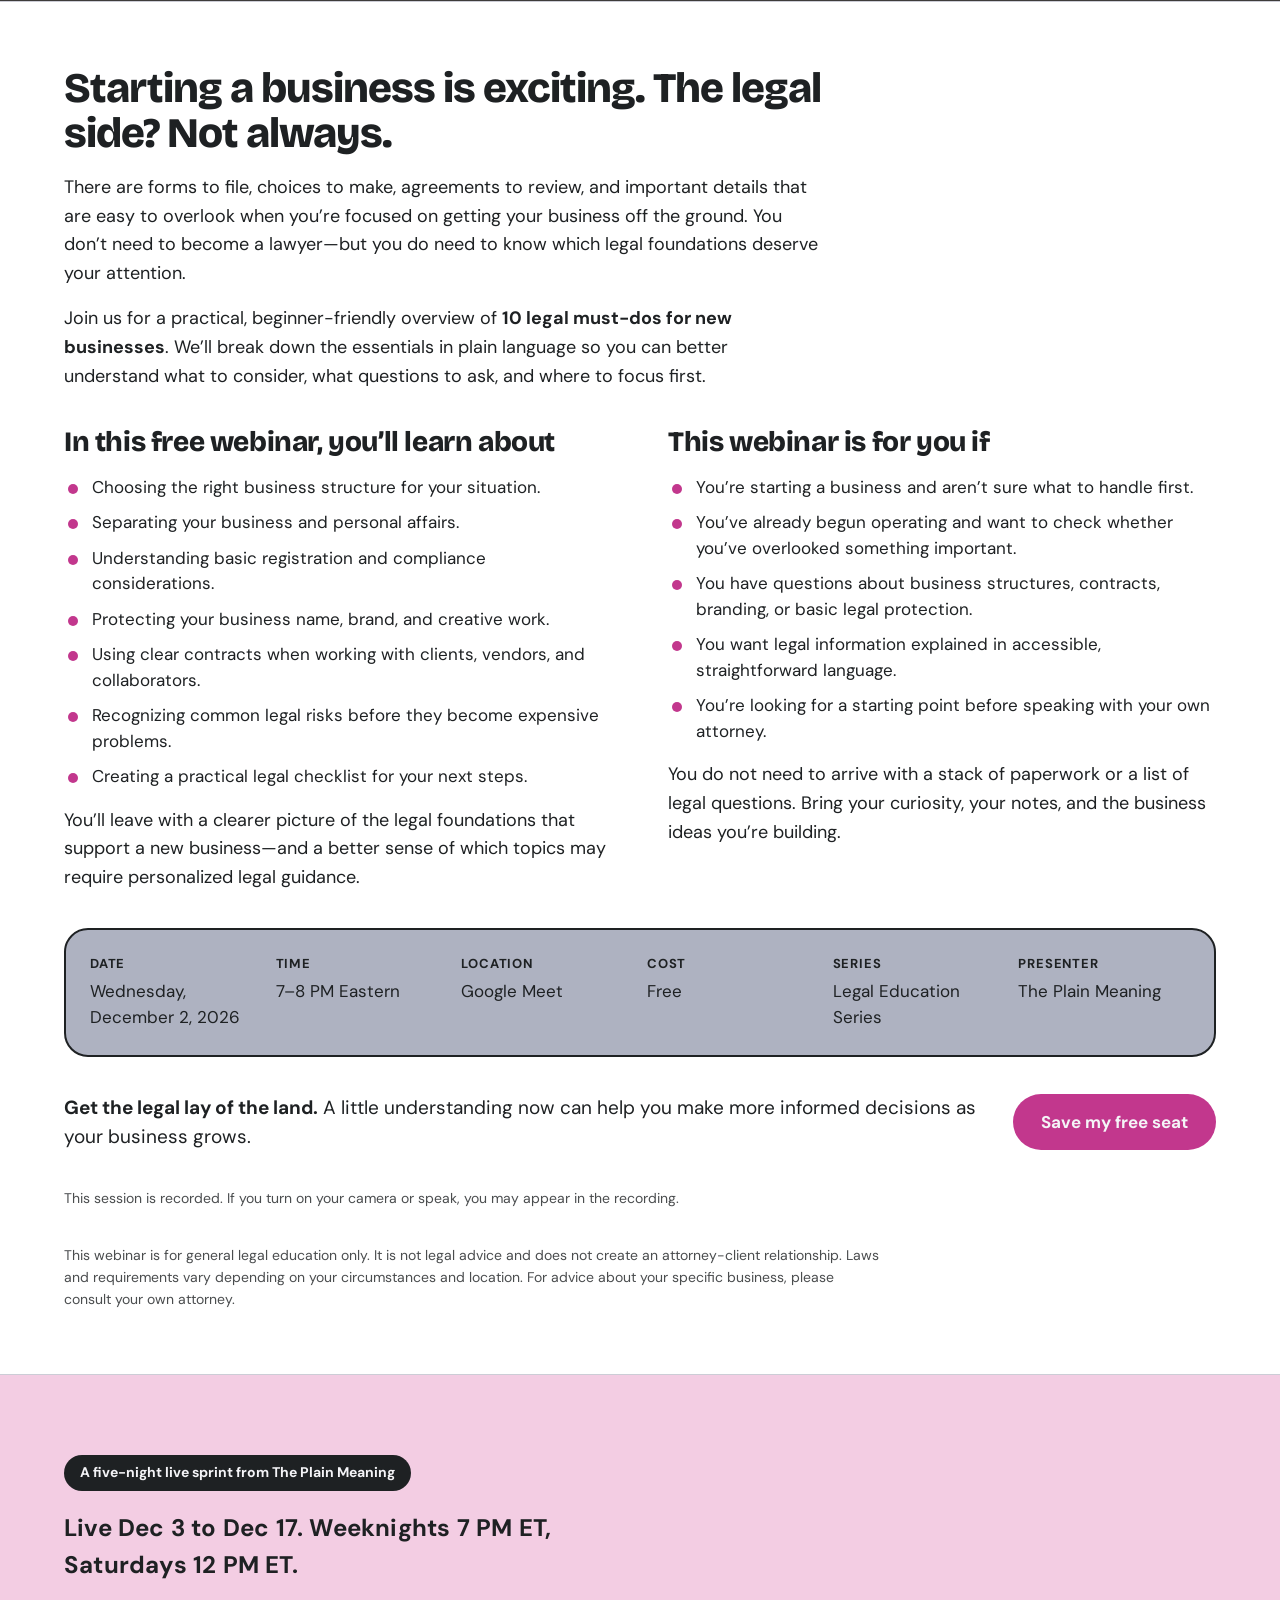
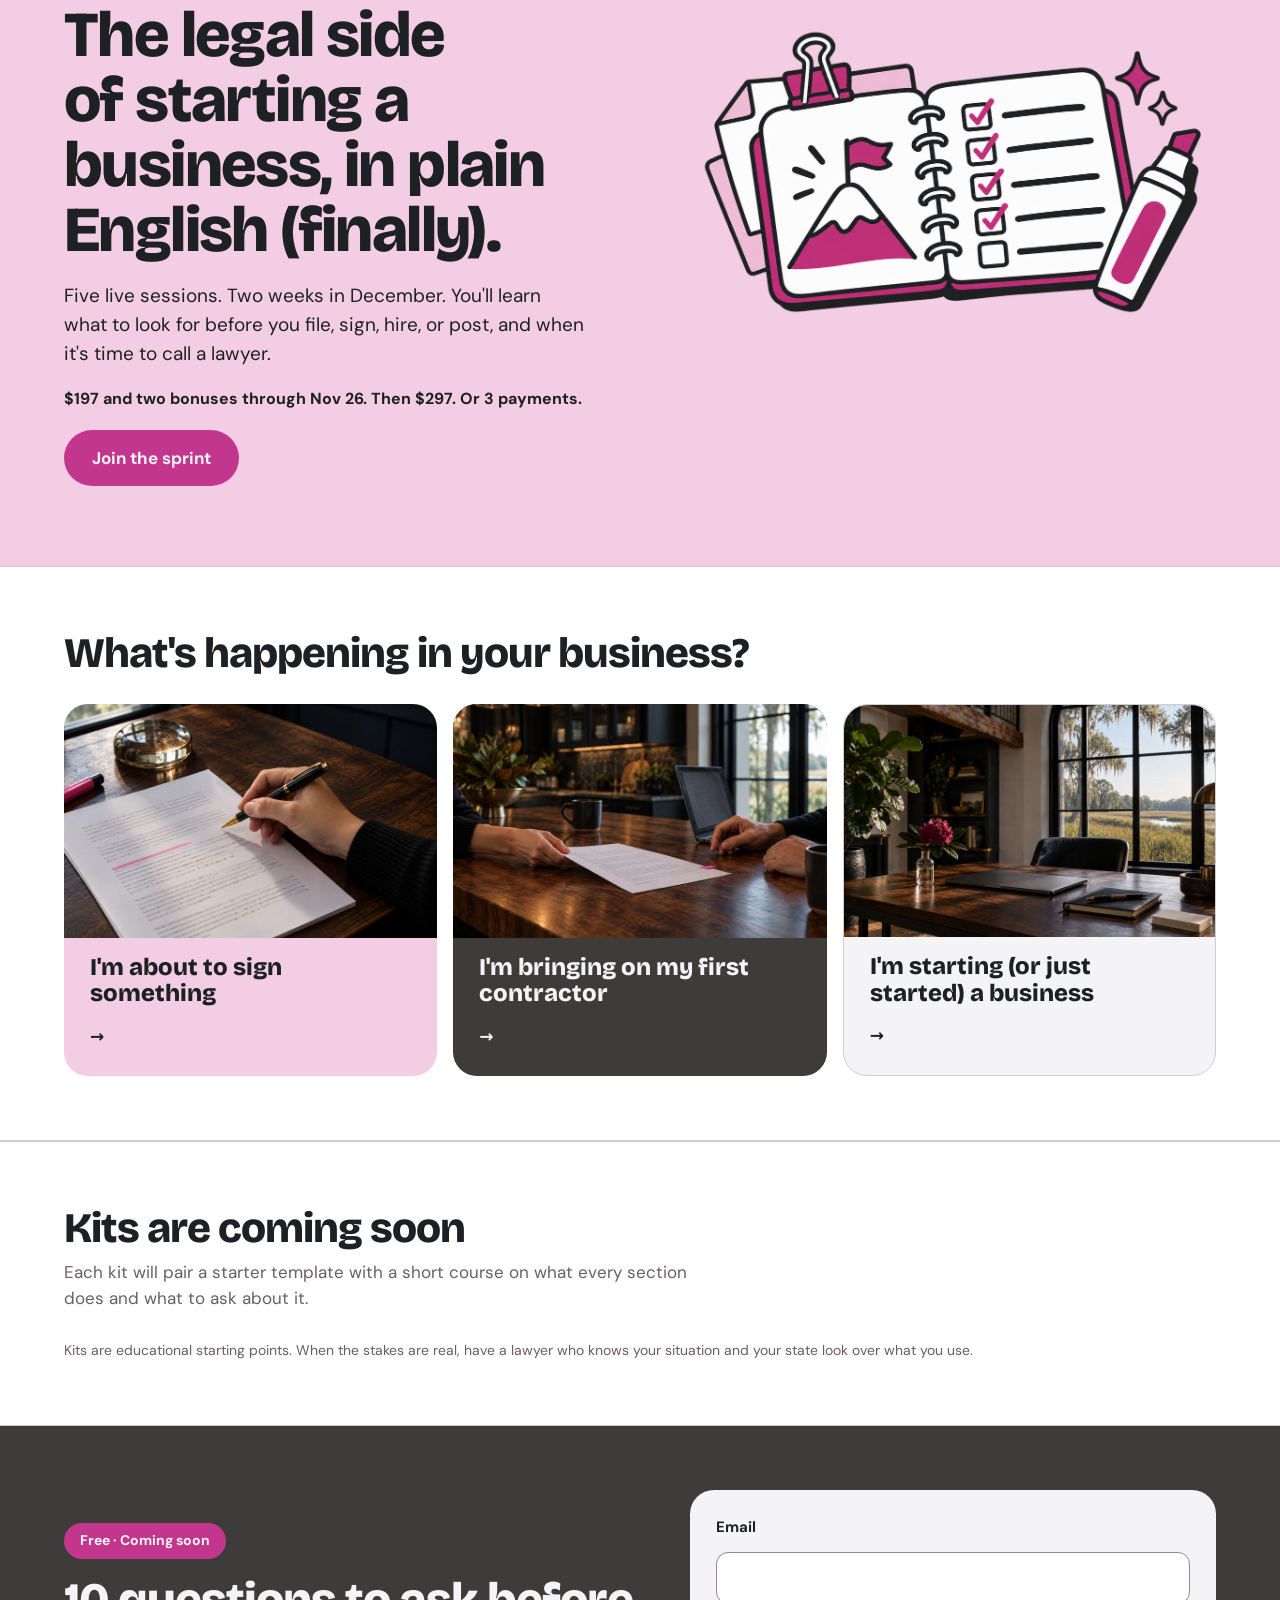
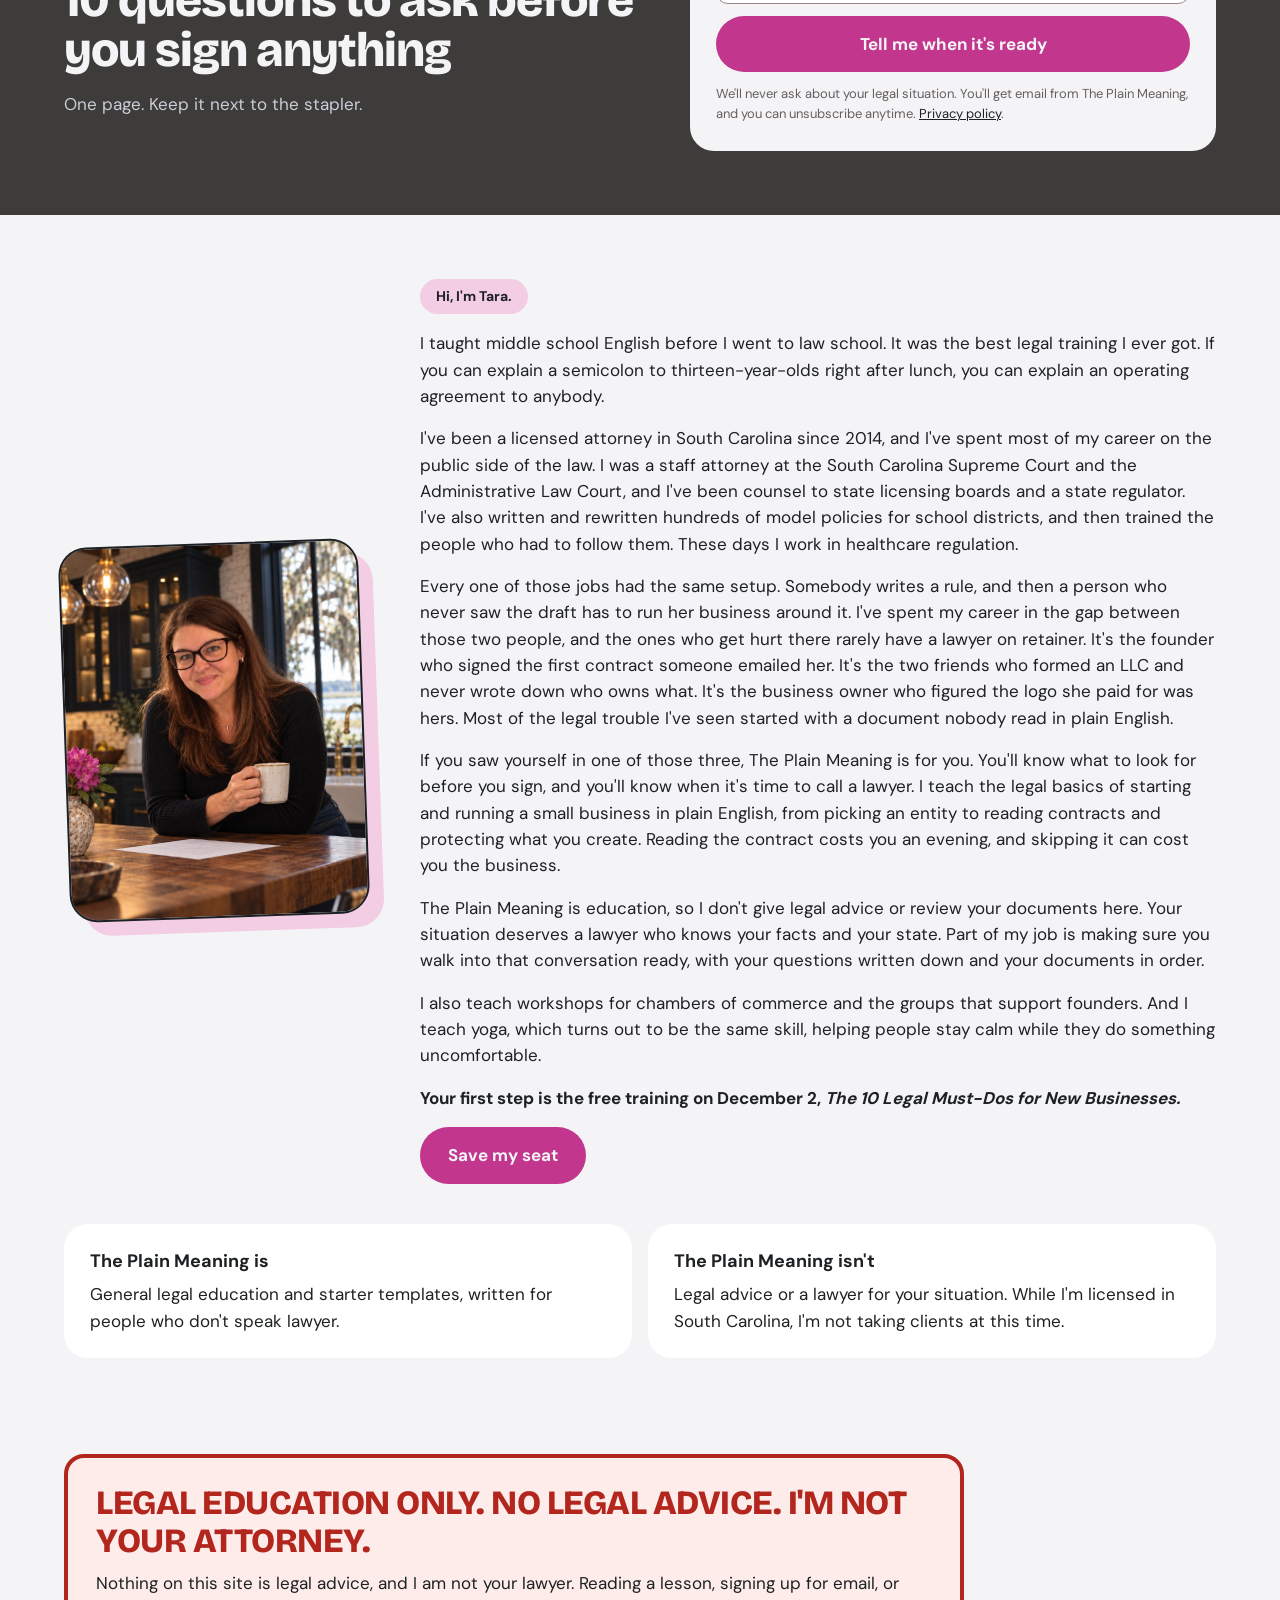
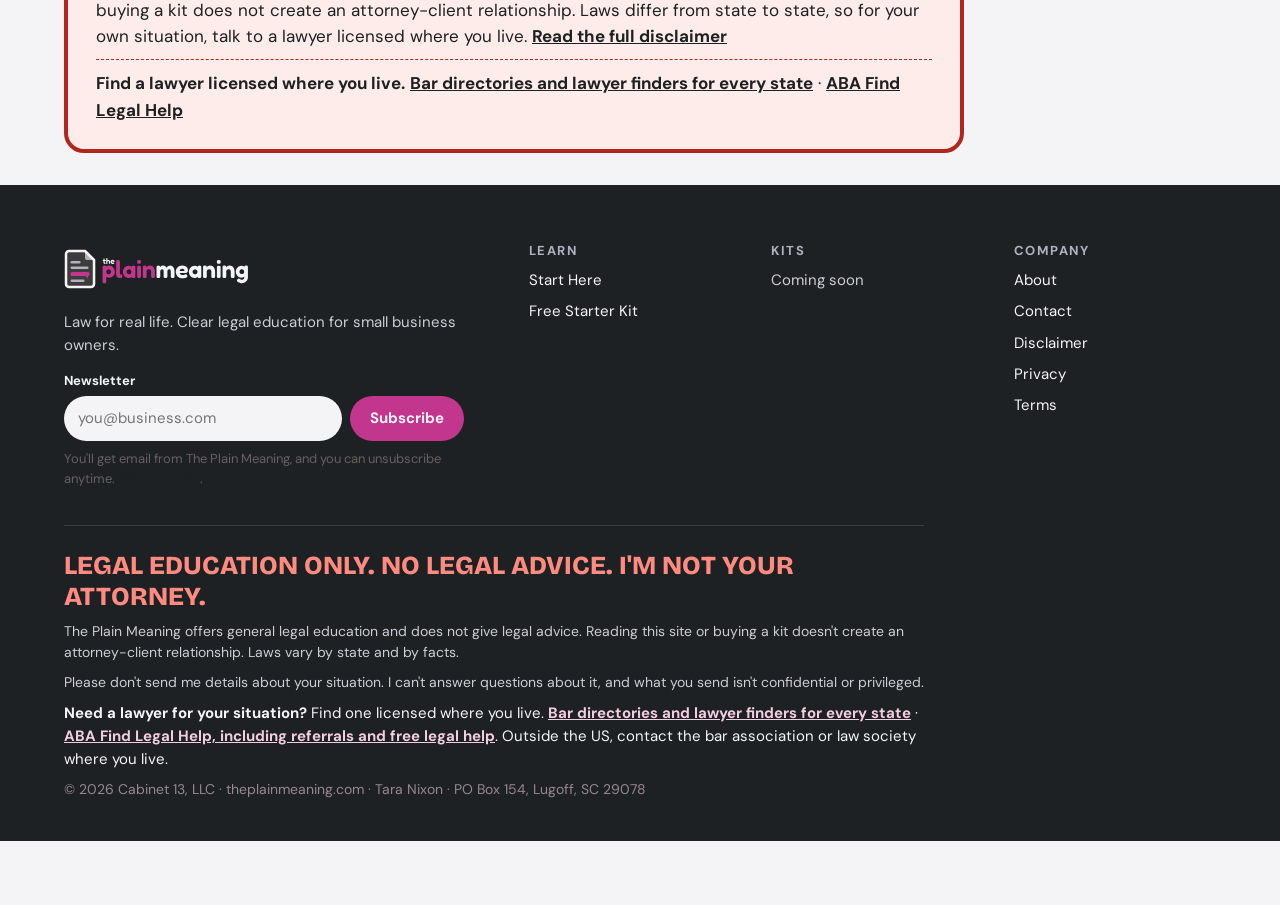
==== commit 22c1d1f7: "Homepage sprint card, deep-dives/ now redirects to /2027sprint/ Sprint card reuses the approved sale" ====
--- a/index.html
+++ b/index.html
@@ -96,6 +96,18 @@
 <p class="webinar-detail__fine">This webinar is for general legal education only. It is not legal advice and does not create an attorney-client relationship. Laws and requirements vary depending on your circumstances and location. For advice about your specific business, please consult your own attorney.</p>
 </div></section>
 
+<section class="webinar-ad" id="sprint" aria-label="Business Foundations Sprint" style="background:var(--hl);color:var(--ink)"><div class="wrap">
+<div class="webinar-ad__copy">
+<div class="pill" style="align-self:flex-start;background:var(--ink);color:var(--paper)">A five-night live sprint from The Plain Meaning</div>
+<div class="webinar-ad__when" style="color:var(--ink)">Live Dec 3 to Dec 17. Weeknights 7 PM ET, Saturdays 12 PM ET.</div>
+<h2>The legal side of starting a business, in plain English (finally).</h2>
+<p style="color:var(--ink)">Five live sessions. Two weeks in December. You'll learn what to look for before you file, sign, hire, or post, and when it's time to call a lawyer.</p>
+<p style="color:var(--ink);font-weight:700;font-size:16px" data-earlybird>$197 and two bonuses through Nov 26. Then $297. Or 3 payments.</p>
+<div><a class="btn" href="2027sprint/">Join the sprint</a></div>
+</div>
+<div class="webinar-ad__photo"><img src="assets/img/sprint/sprint-workbook.png" alt="An open sprint workbook with a mountain and flag on one page, a checked-off list on the other, a binder clip, and a pink highlighter" width="1100" height="611" loading="lazy" style="border:0;box-shadow:none;border-radius:0"></div>
+</div></section>
+
 <section class="section section--white"><div class="wrap stack gap-28">
 <div class="row row--between row--baseline" style="gap:12px"><h2 class="h2">What's happening in your business?</h2></div>
 <div class="cards cards--sm">
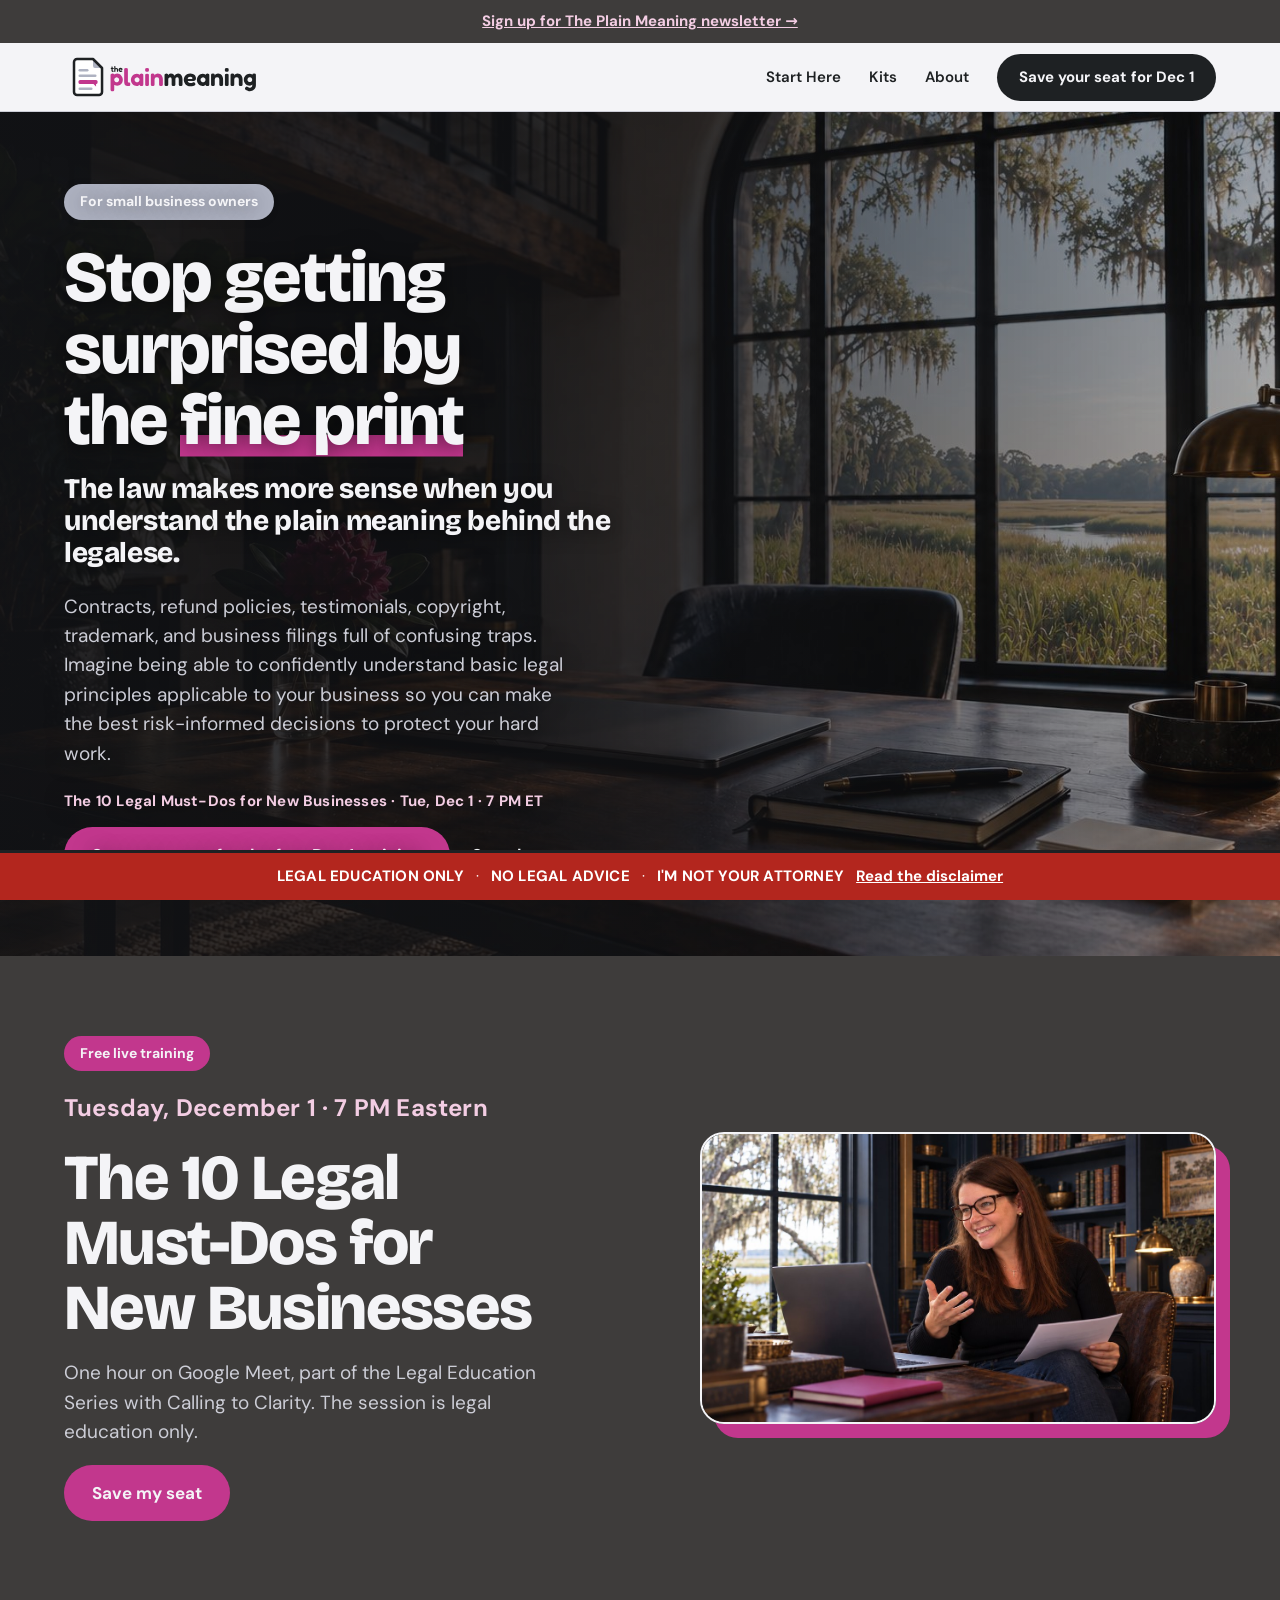
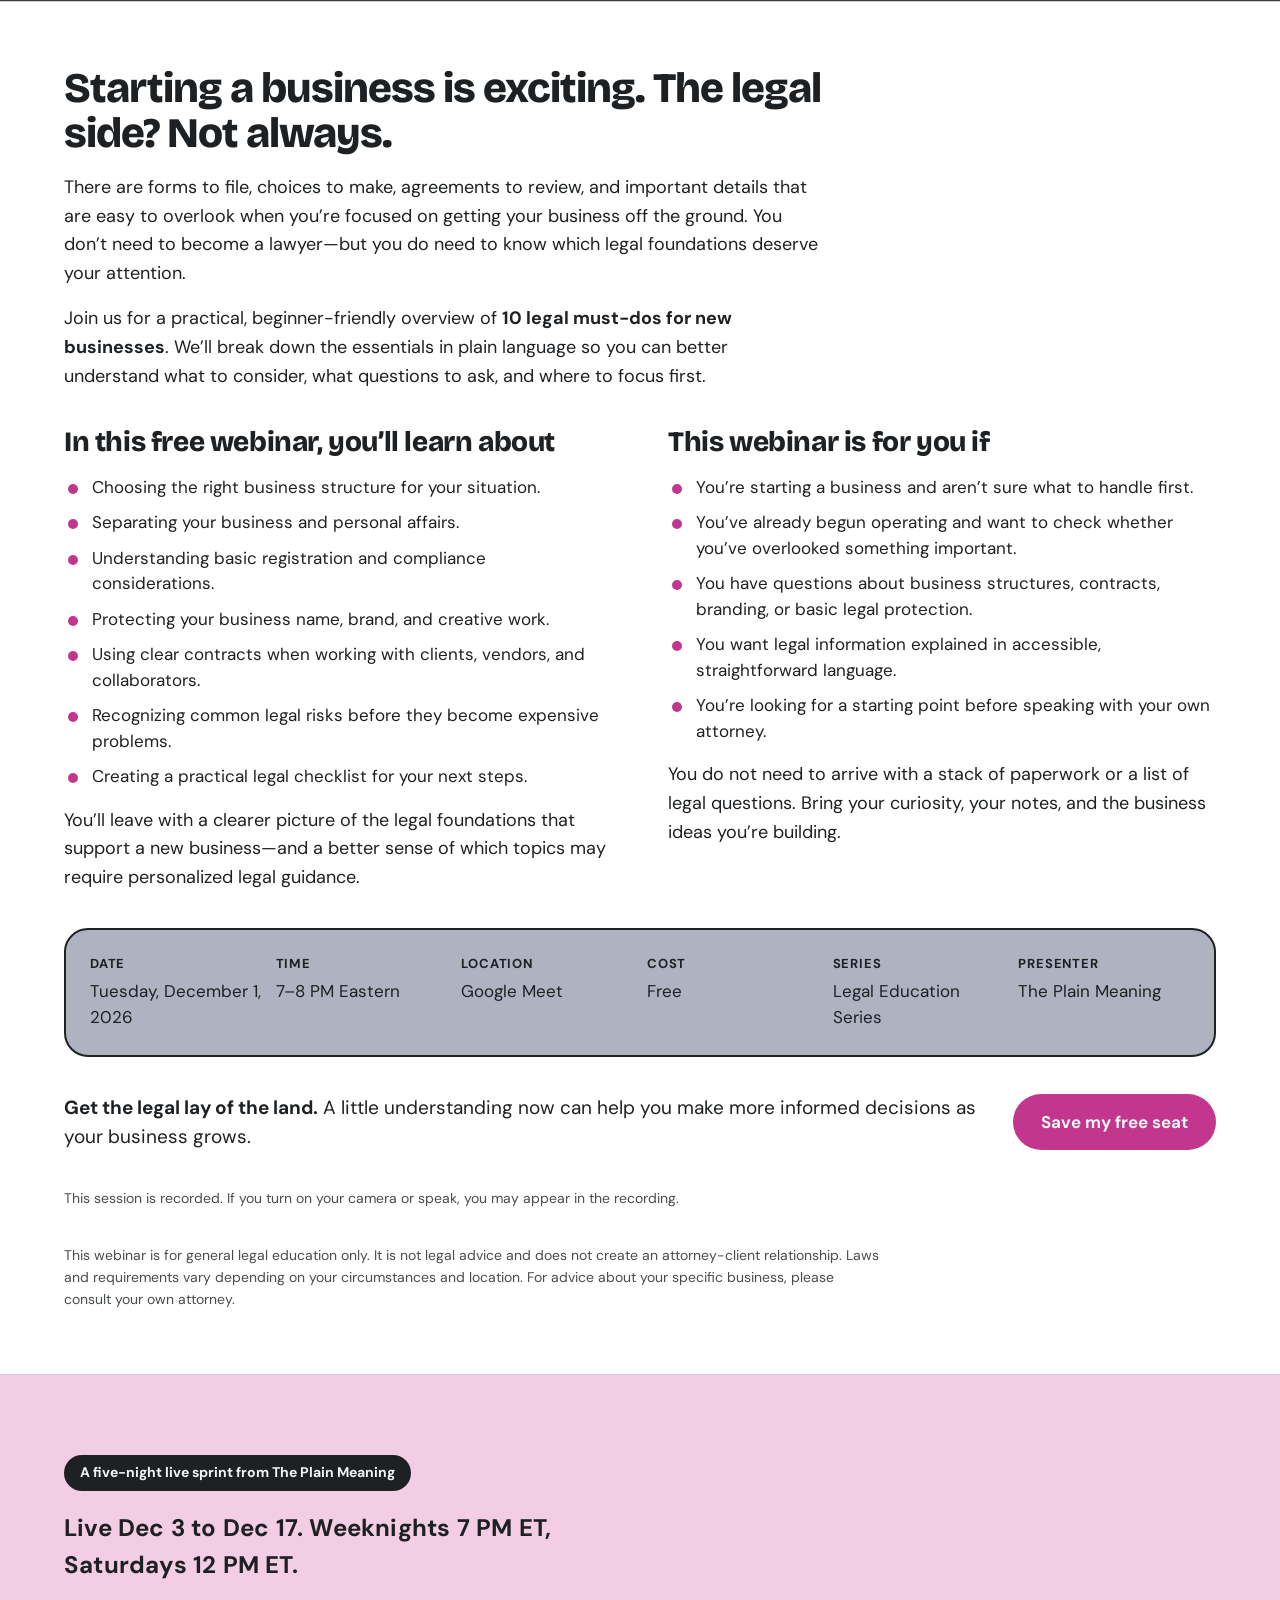
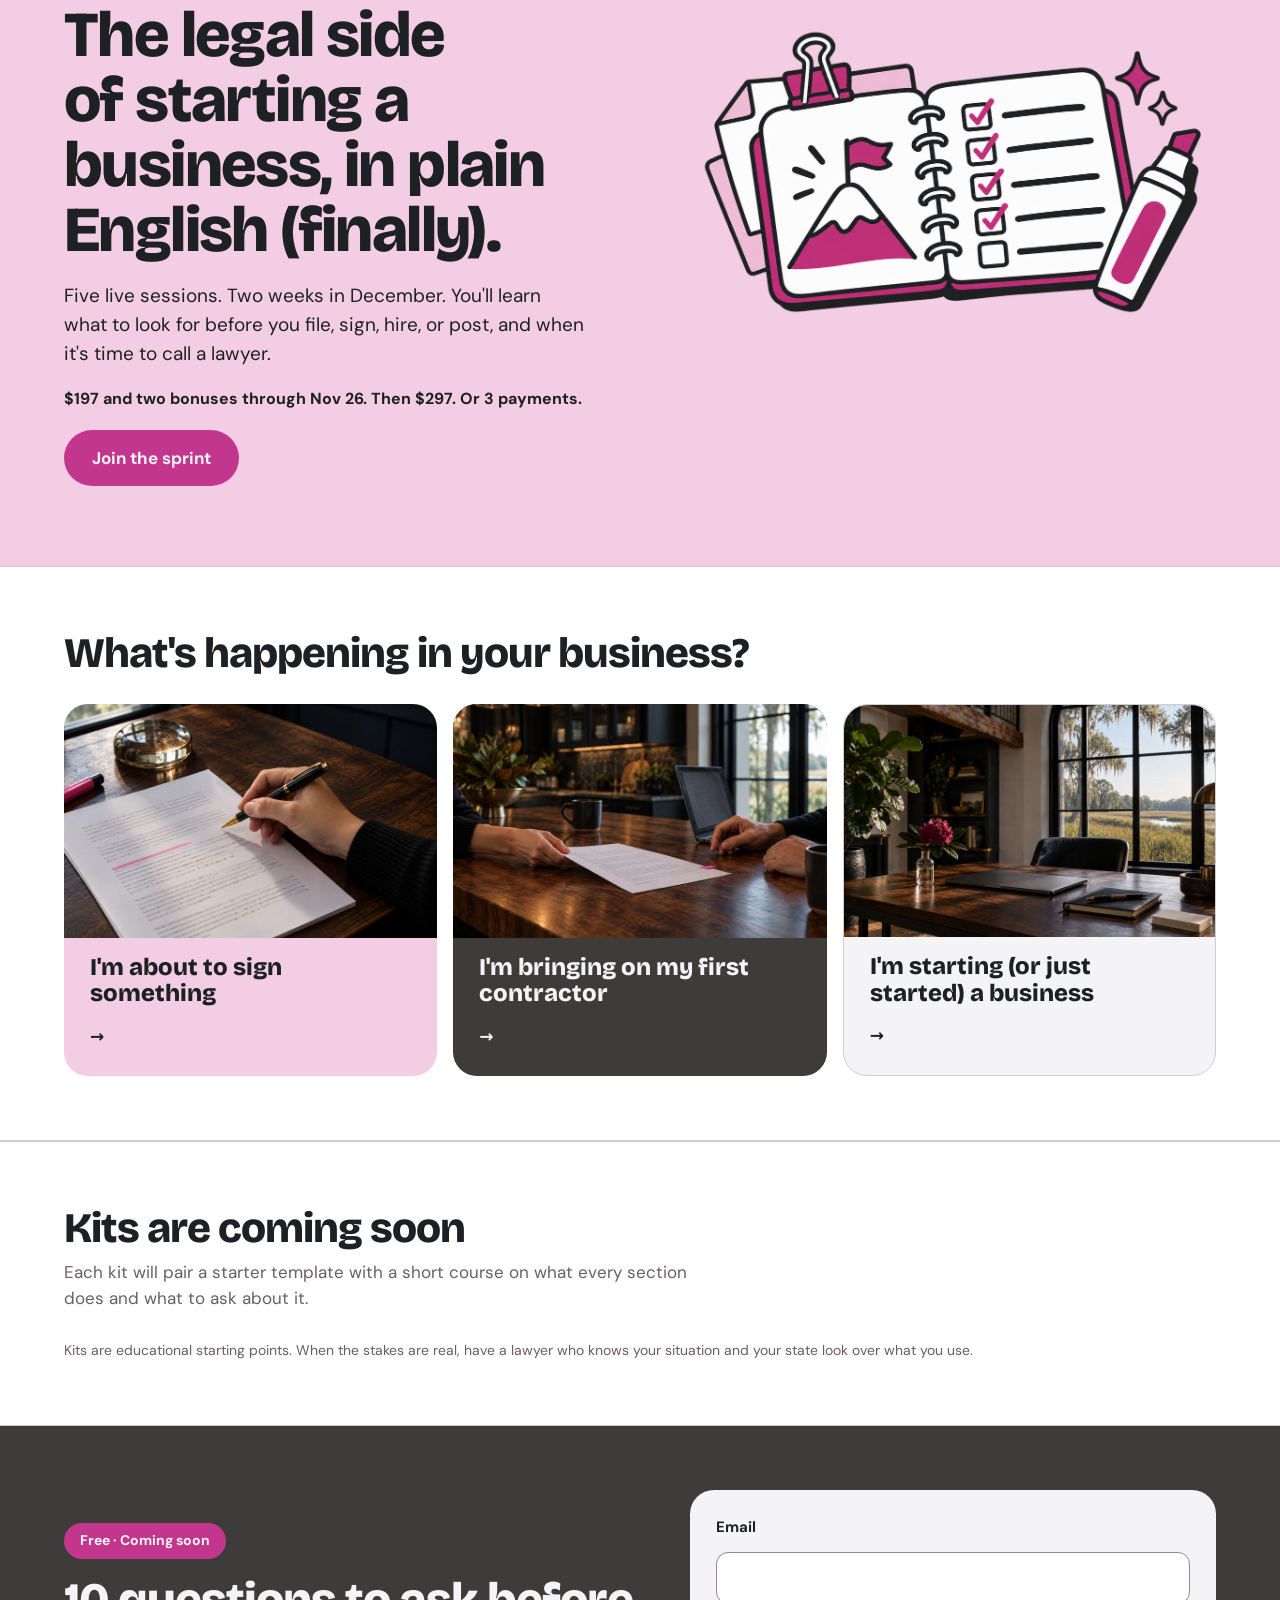
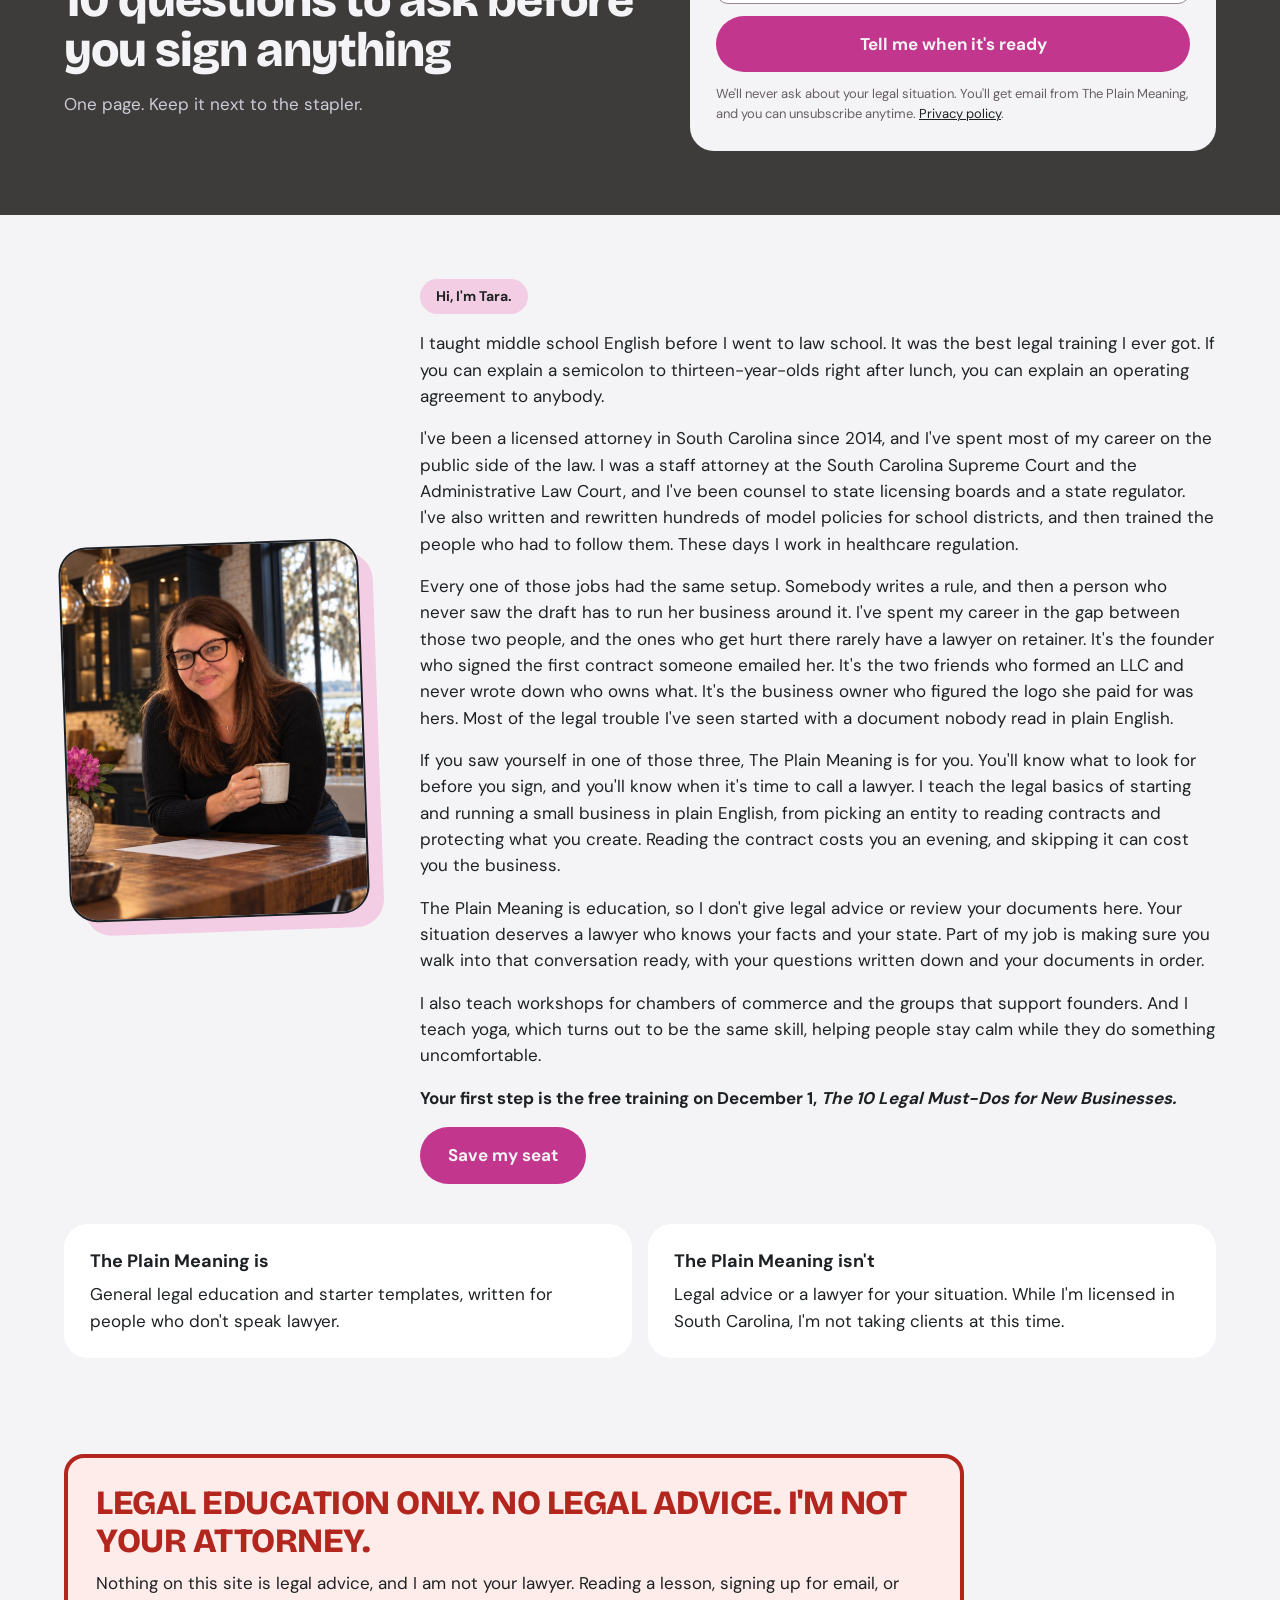
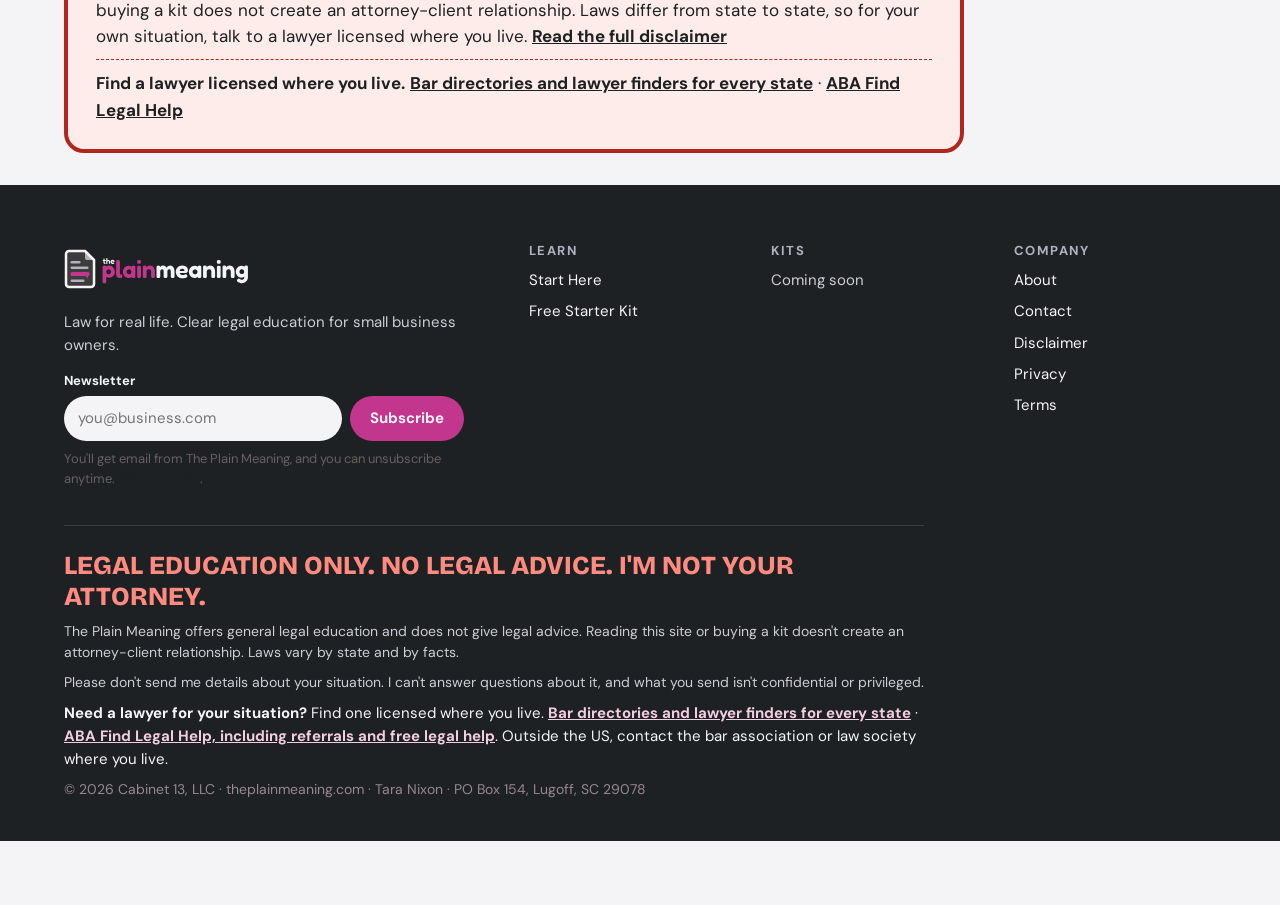
==== commit 1e7aa91f: "Legal Must-Dos training moves back to Tue Dec 1, 7 PM ET (not pushed) Co-Authored-By: Claude Opus 5." ====
--- a/index.html
+++ b/index.html
@@ -20,7 +20,7 @@
 
 <a href="index.html#kits">Kits</a>
 <a href="index.html#about">About</a>
-<a class="btn" href="https://callingtoclarity.com/webinars/legal-must-dos/">Save your seat for Dec 2</a>
+<a class="btn" href="https://callingtoclarity.com/webinars/legal-must-dos/">Save your seat for Dec 1</a>
 </nav></div></header>
 <main id="main">
 
@@ -32,15 +32,15 @@
 <h1 class="h1 rise d2">Stop getting surprised by the <span class="swipe">fine print</span></h1>
 <p class="hero-x__sub rise d3">The law makes more sense when you understand the plain meaning behind the legalese.</p>
 <p class="lede rise d3">Contracts, refund policies, testimonials, copyright, trademark, and business filings full of confusing traps. Imagine being able to confidently understand basic legal principles applicable to your business so you can make the best risk-informed decisions to protect your hard work.</p>
-<div class="hero-x__when rise d4">The 10 Legal Must-Dos for New Businesses · Wed, Dec 2 · 7 PM ET</div>
-<div class="row row--center rise d4" style="gap:14px 22px"><a class="btn" href="https://callingtoclarity.com/webinars/legal-must-dos/">Save your seat for the free Dec 2 training</a><a href="start-here.html" style="font-weight:700">Start here</a></div>
+<div class="hero-x__when rise d4">The 10 Legal Must-Dos for New Businesses · Tue, Dec 1 · 7 PM ET</div>
+<div class="row row--center rise d4" style="gap:14px 22px"><a class="btn" href="https://callingtoclarity.com/webinars/legal-must-dos/">Save your seat for the free Dec 1 training</a><a href="start-here.html" style="font-weight:700">Start here</a></div>
 </div>
 </div>
 </section>
 <section class="webinar-ad" aria-label="Free live training"><div class="wrap">
 <div class="webinar-ad__copy">
 <div class="pill pill--pink" style="align-self:flex-start">Free live training</div>
-<div class="webinar-ad__when">Wednesday, December 2 · 7 PM Eastern</div>
+<div class="webinar-ad__when">Tuesday, December 1 · 7 PM Eastern</div>
 <h2>The 10 Legal Must-Dos for New Businesses</h2>
 <p>One hour on Google Meet, part of the Legal Education Series with Calling to Clarity. The session is legal education only.</p>
 <div><a class="btn" href="https://callingtoclarity.com/webinars/legal-must-dos/">Save my seat</a></div>
@@ -81,7 +81,7 @@
 </div>
 </div>
 <dl class="webinar-detail__facts">
-<div><dt>Date</dt><dd>Wednesday, December 2, 2026</dd></div>
+<div><dt>Date</dt><dd>Tuesday, December 1, 2026</dd></div>
 <div><dt>Time</dt><dd>7–8 PM Eastern</dd></div>
 <div><dt>Location</dt><dd>Google Meet</dd></div>
 <div><dt>Cost</dt><dd>Free</dd></div>
@@ -148,7 +148,7 @@
 <p>If you saw yourself in one of those three, The Plain Meaning is for you. You'll know what to look for before you sign, and you'll know when it's time to call a lawyer. I teach the legal basics of starting and running a small business in plain English, from picking an entity to reading contracts and protecting what you create. Reading the contract costs you an evening, and skipping it can cost you the business.</p>
 <p>The Plain Meaning is education, so I don't give legal advice or review your documents here. Your situation deserves a lawyer who knows your facts and your state. Part of my job is making sure you walk into that conversation ready, with your questions written down and your documents in order.</p>
 <p>I also teach workshops for chambers of commerce and the groups that support founders. And I teach yoga, which turns out to be the same skill, helping people stay calm while they do something uncomfortable.</p>
-<p><strong>Your first step is the free training on December 2, <em>The 10 Legal Must-Dos for New Businesses.</em></strong></p>
+<p><strong>Your first step is the free training on December 1, <em>The 10 Legal Must-Dos for New Businesses.</em></strong></p>
 <div><a class="btn" href="https://callingtoclarity.com/webinars/legal-must-dos/">Save my seat</a></div>
 </div>
 </div>
